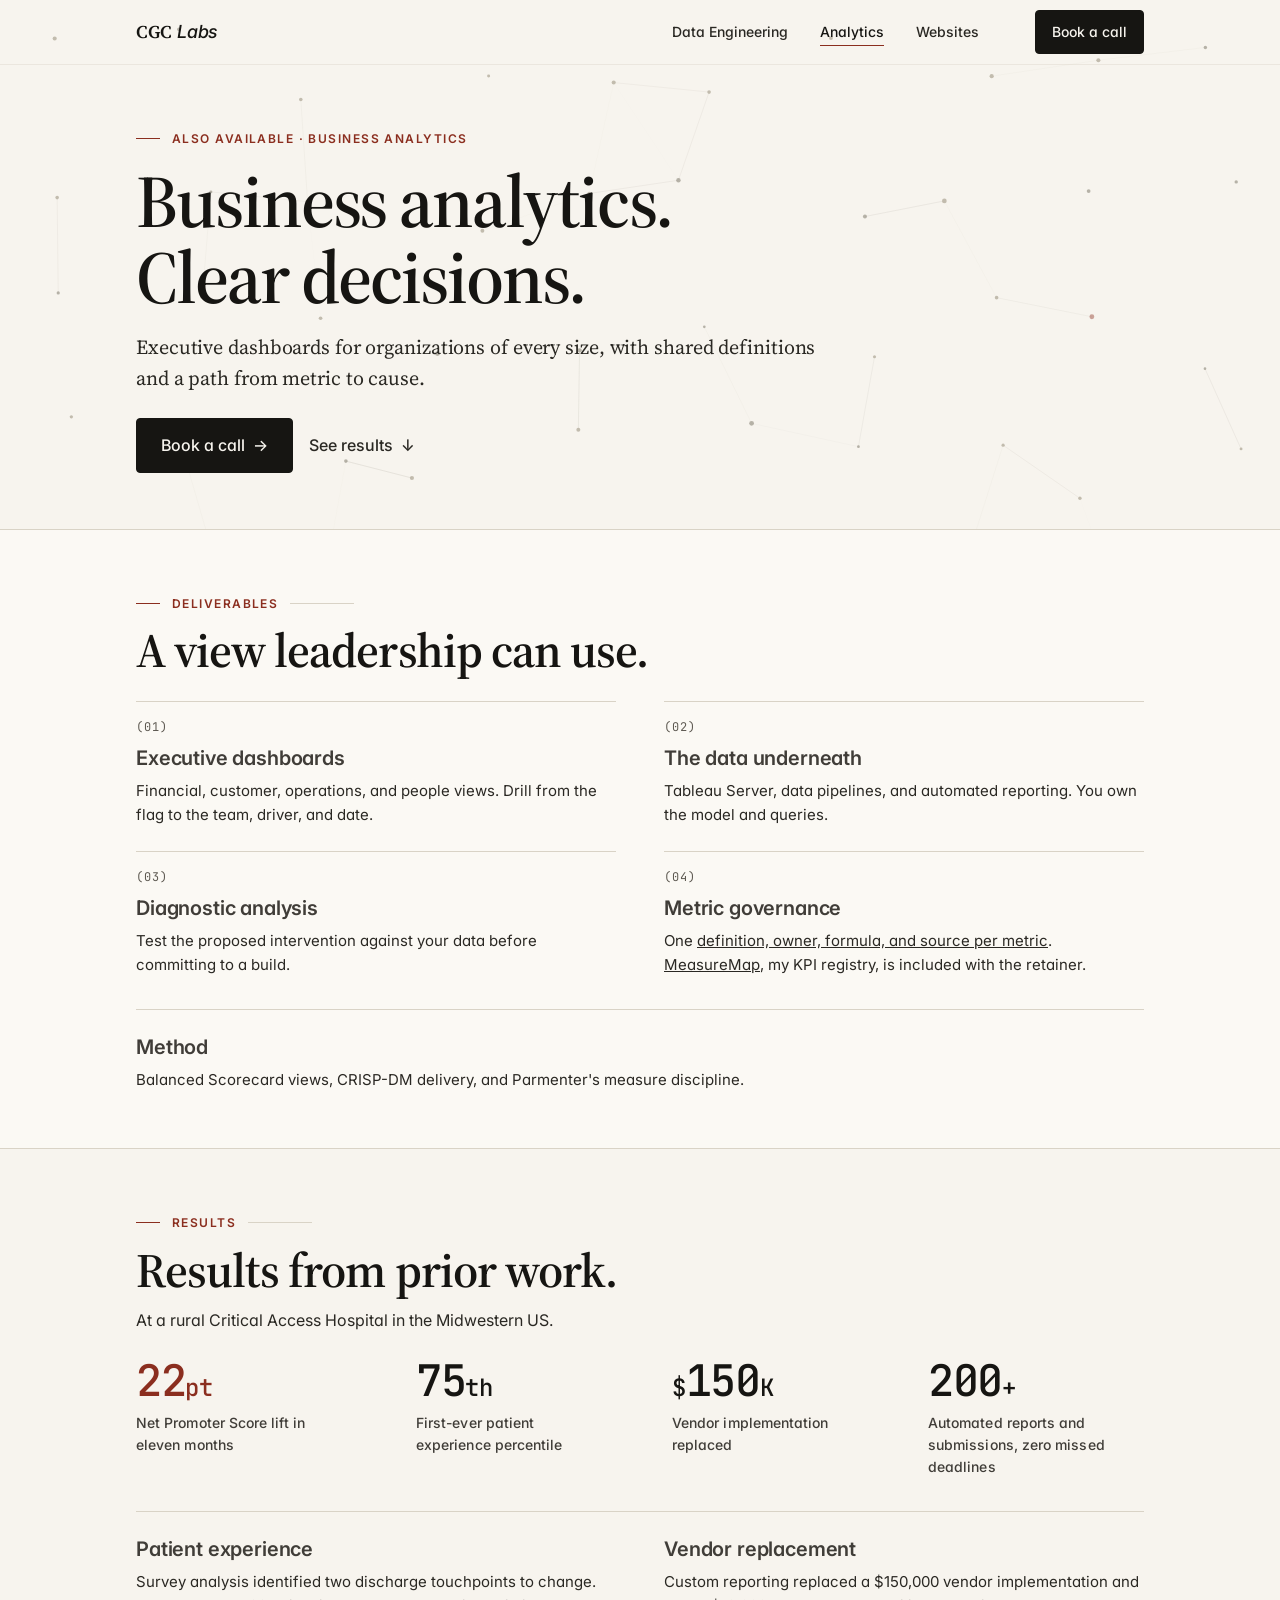
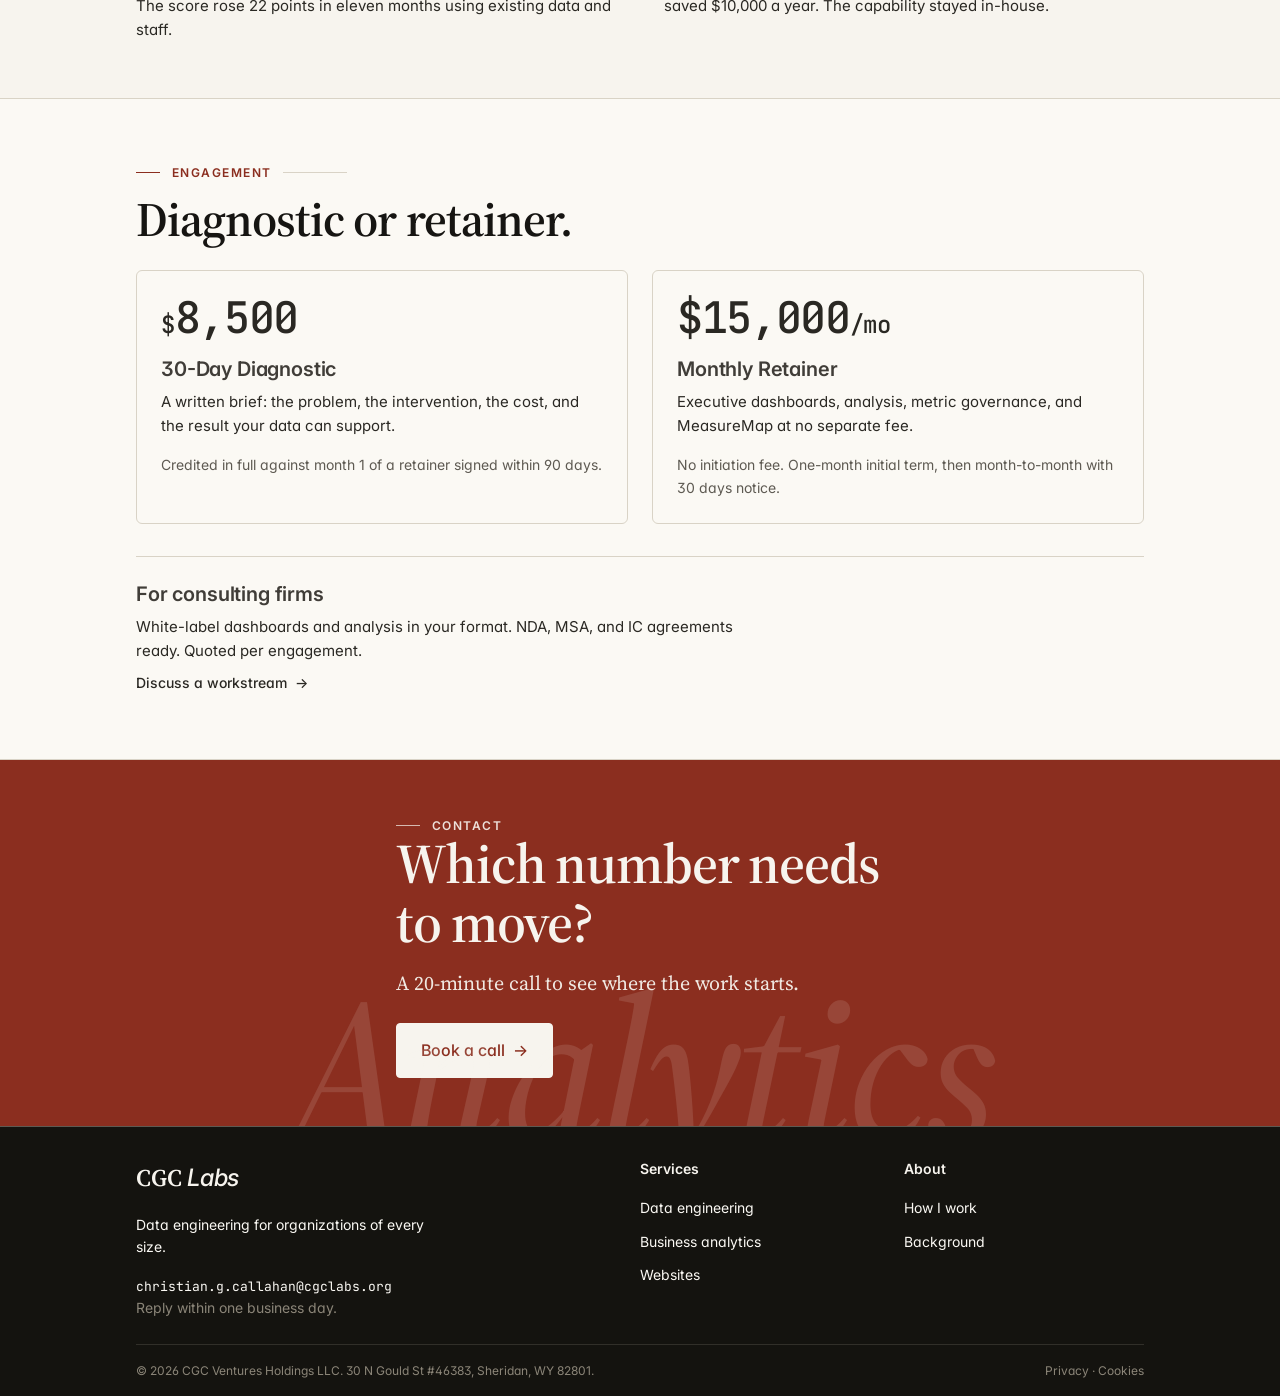
==== analytics.html @ a2caecab "Position CGC Labs for organizations of every size and improve SEO" ====
<!DOCTYPE html>
<html lang="en">
<head>
<meta charset="utf-8">
<meta name="viewport" content="width=device-width, initial-scale=1">
<title>Business Analytics &amp; Executive Dashboards | CGC Labs</title>
<meta name="description" content="Executive dashboards, diagnostic analysis, and metric governance for organizations of every size. Shared definitions and reporting built on your data.">
<link rel="canonical" href="https://cgclabs.org/analytics">
<meta property="og:title" content="Business Analytics &amp; Executive Dashboards | CGC Labs">
<meta property="og:description" content="Executive dashboards, diagnostic analysis, and metric governance for organizations of every size. Shared definitions and reporting built on your data.">
<meta property="og:type" content="website">
<meta property="og:url" content="https://cgclabs.org/analytics">
<link rel="icon" type="image/svg+xml" href="assets/favicon.svg">
<link rel="preconnect" href="https://fonts.googleapis.com">
<link rel="preconnect" href="https://fonts.gstatic.com" crossorigin>
<link rel="stylesheet" href="https://fonts.googleapis.com/css2?family=Source+Serif+4:ital,wght@0,400;0,500;0,600;0,700;1,400;1,500;1,600&family=Inter:ital,wght@0,400;0,500;0,600;0,700;1,400;1,500&family=JetBrains+Mono:ital,wght@0,400;0,500;0,700;1,400;1,500&display=swap">
<link rel="stylesheet" href="assets/style.css?v=20261020-1">
<meta name="robots" content="index, follow, max-image-preview:large">
<meta property="og:site_name" content="CGC Labs">
<script type="application/ld+json">
{
  "@context": "https://schema.org",
  "@graph": [
    {
      "@type": "Organization",
      "@id": "https://cgclabs.org/#organization",
      "name": "CGC Labs",
      "legalName": "CGC Ventures Holdings LLC",
      "url": "https://cgclabs.org/",
      "email": "christian.g.callahan@cgclabs.org",
      "logo": {
        "@type": "ImageObject",
        "url": "https://cgclabs.org/assets/logo.svg",
        "width": 512,
        "height": 512
      }
    },
    {
      "@type": "WebSite",
      "@id": "https://cgclabs.org/#website",
      "name": "CGC Labs",
      "url": "https://cgclabs.org/",
      "publisher": {
        "@id": "https://cgclabs.org/#organization"
      },
      "inLanguage": "en-US"
    },
    {
      "@type": "WebPage",
      "@id": "https://cgclabs.org/analytics#webpage",
      "name": "Business Analytics & Executive Dashboards | CGC Labs",
      "url": "https://cgclabs.org/analytics",
      "description": "Executive dashboards, diagnostic analysis, and metric governance for organizations of every size. Shared definitions and reporting built on your data.",
      "isPartOf": {
        "@id": "https://cgclabs.org/#website"
      },
      "publisher": {
        "@id": "https://cgclabs.org/#organization"
      },
      "inLanguage": "en-US",
      "mainEntity": {
        "@id": "https://cgclabs.org/analytics#service"
      },
      "breadcrumb": {
        "@id": "https://cgclabs.org/analytics#breadcrumb"
      }
    },
    {
      "@type": "Service",
      "@id": "https://cgclabs.org/analytics#service",
      "name": "Business analytics",
      "serviceType": "Business analytics",
      "url": "https://cgclabs.org/analytics",
      "provider": {
        "@id": "https://cgclabs.org/#organization"
      },
      "areaServed": {
        "@type": "Country",
        "name": "United States"
      }
    },
    {
      "@type": "BreadcrumbList",
      "@id": "https://cgclabs.org/analytics#breadcrumb",
      "itemListElement": [
        {
          "@type": "ListItem",
          "position": 1,
          "name": "CGC Labs",
          "item": "https://cgclabs.org/"
        },
        {
          "@type": "ListItem",
          "position": 2,
          "name": "Business analytics",
          "item": "https://cgclabs.org/analytics"
        }
      ]
    }
  ]
}
</script>
</head>
<body>
<a class="skip-link" href="#main">Skip to content</a>
<canvas class="bg-field" aria-hidden="true"></canvas>

<header class="nav">
  <div class="container nav-inner">
    <a class="logo" href="/" aria-label="CGC Labs, home"><b>CGC</b><i>Labs</i></a>
    <ul class="nav-links">
      <li><a href="/data-engineering">Data Engineering</a></li>
      <li><a href="/analytics" aria-current="page">Analytics</a></li>
      <li><a href="/website">Websites</a></li>
    </ul>
    <a class="btn btn-primary nav-cta" href="mailto:christian.g.callahan@cgclabs.org?subject=Analytics%20inquiry">Book a call</a>
    <button class="hamburger" aria-expanded="false" aria-controls="drawer" aria-label="Open menu">
      <span></span><span></span><span></span>
    </button>
  </div>
</header>

<div class="scrim"></div>
<aside class="drawer" id="drawer" aria-label="Menu">
  <div class="drawer-head">
    <a class="logo" href="/"><b>CGC</b><i>Labs</i></a>
    <button class="drawer-close" aria-label="Close menu">&times;</button>
  </div>
  <ul class="drawer-links">
    <li><a href="/data-engineering">Data Engineering</a></li>
    <li><a href="/analytics" aria-current="page">Analytics</a></li>
    <li><a href="/website">Websites</a></li>
  </ul>
  <div class="drawer-cta">
    <a class="btn btn-primary btn-lg" href="mailto:christian.g.callahan@cgclabs.org?subject=Analytics%20inquiry">Book a call</a>
  </div>
</aside>

<main id="main">
  <section class="hero">
    <div class="container">
      <div class="prose prose--hero">
        <span class="overline reveal">Also available &middot; Business analytics</span>
        <h1 class="h1 reveal reveal--1">Business analytics.<br>Clear decisions.</h1>
        <p class="body-lg reveal reveal--2">Executive dashboards for organizations of every size, with shared definitions and a path from metric to cause.</p>
        <div class="hero-ctas reveal reveal--3">
          <a class="btn btn-primary btn-lg" href="mailto:christian.g.callahan@cgclabs.org?subject=Analytics%20inquiry">Book a call <span class="arr">&rarr;</span></a>
          <a class="btn btn-ghost btn-lg" href="#proof">See results <span class="arr">&darr;</span></a>
        </div>
      </div>
    </div>
  </section>

  <section class="section section--bone" id="deliver">
    <div class="container">
      <div class="section-head">
        <span class="overline">Deliverables</span>
        <h2 class="h2">A view leadership can use.</h2>
      </div>
      <div class="block-list block-list--2">
        <div class="block">
          <span class="num">01</span>
          <h3 class="h4">Executive dashboards</h3>
          <p>Financial, customer, operations, and people views. Drill from the flag to the team, driver, and date.</p>
        </div>
        <div class="block">
          <span class="num">02</span>
          <h3 class="h4">The data underneath</h3>
          <p>Tableau Server, data pipelines, and automated reporting. You own the model and queries.</p>
        </div>
        <div class="block">
          <span class="num">03</span>
          <h3 class="h4">Diagnostic analysis</h3>
          <p>Test the proposed intervention against your data before committing to a build.</p>
        </div>
        <div class="block">
          <span class="num">04</span>
          <h3 class="h4">Metric governance</h3>
          <p>One <a href="https://measuremap.cgclabs.org/#product">definition, owner, formula, and source per metric</a>. <a href="https://measuremap.cgclabs.org/">MeasureMap</a>, my KPI registry, is included with the retainer.</p>
        </div>
      </div>
      <div class="section-note" id="method">
        <h3 class="h4">Method</h3>
        <p>Balanced Scorecard views, CRISP-DM delivery, and Parmenter's measure discipline.</p>
      </div>
    </div>
  </section>

  <section class="section" id="proof">
    <div class="container">
      <div class="section-head">
        <span class="overline">Results</span>
        <h2 class="h2">Results from prior work.</h2>
        <p class="body">At a rural Critical Access Hospital in the Midwestern US.</p>
      </div>
      <div class="stat-grid stat-grid--4">
        <div class="stat">
          <p class="metric metric--brick"><span data-count-to="22">22</span><span class="unit">pt</span></p>
          <p class="stat-label">Net Promoter Score lift in eleven months</p>
        </div>
        <div class="stat">
          <p class="metric"><span data-count-to="75">75</span><span class="unit">th</span></p>
          <p class="stat-label">First-ever patient experience percentile</p>
        </div>
        <div class="stat">
          <p class="metric"><span class="unit">$</span><span data-count-to="150">150</span><span class="unit">K</span></p>
          <p class="stat-label">Vendor implementation replaced</p>
        </div>
        <div class="stat">
          <p class="metric"><span data-count-to="200">200</span><span class="unit">+</span></p>
          <p class="stat-label">Automated reports and submissions, zero missed deadlines</p>
        </div>
      </div>
      <div class="section-note block-list block-list--2">
        <div>
          <h3 class="h4">Patient experience</h3>
          <p>Survey analysis identified two discharge touchpoints to change. The score rose 22 points in eleven months using existing data and staff.</p>
        </div>
        <div>
          <h3 class="h4">Vendor replacement</h3>
          <p>Custom reporting replaced a $150,000 vendor implementation and saved $10,000 a year. The capability stayed in-house.</p>
        </div>
      </div>
    </div>
  </section>

  <section class="section section--bone" id="pricing">
    <div class="container">
      <div class="section-head">
        <span class="overline">Engagement</span>
        <h2 class="h2">Diagnostic or retainer.</h2>
      </div>
      <div class="price-grid">
        <div class="price-card">
          <p class="metric metric--brick"><span class="unit">$</span>8,500</p>
          <h3 class="h4">30-Day Diagnostic</h3>
          <p>A written brief: the problem, the intervention, the cost, and the result your data can support.</p>
          <p class="price-note">Credited in full against month 1 of a retainer signed within 90 days.</p>
        </div>
        <div class="price-card">
          <p class="metric">$15,000<span class="unit">/mo</span></p>
          <h3 class="h4">Monthly Retainer</h3>
          <p>Executive dashboards, analysis, metric governance, and MeasureMap at no separate fee.</p>
          <p class="price-note">No initiation fee. One-month initial term, then month-to-month with 30 days notice.</p>
        </div>
      </div>
      <div class="section-note" id="firms">
        <h3 class="h4">For consulting firms</h3>
        <p>White-label dashboards and analysis in your format. NDA, MSA, and IC agreements ready. Quoted per engagement.</p>
        <a class="btn btn-ghost" href="mailto:christian.g.callahan@cgclabs.org?subject=Subcontract%20workstream">Discuss a workstream <span class="arr">&rarr;</span></a>
      </div>
    </div>
  </section>

  <section class="cta-dark">
    <span class="ghost" aria-hidden="true">Analytics</span>
    <div class="container prose">
      <span class="overline">Contact</span>
      <h2 class="h2">Which number needs to move?</h2>
      <p class="body-lg">A 20-minute call to see where the work starts.</p>
      <a class="btn btn-invert btn-lg" href="mailto:christian.g.callahan@cgclabs.org?subject=Analytics%20inquiry">Book a call <span class="arr">&rarr;</span></a>
    </div>
  </section>
</main>

<footer class="footer">
  <div class="container">
    <div class="footer-grid">
      <div>
        <a class="logo" href="/" aria-label="CGC Labs, home"><b>CGC</b><i>Labs</i></a>
        <p class="footer-tag">Data engineering for organizations of every size.</p>
        <p class="footer-contact"><a href="mailto:christian.g.callahan@cgclabs.org">christian.g.callahan@cgclabs.org</a><br>Reply within one business day.</p>
      </div>
      <nav aria-label="Services">
        <h6 class="h6">Services</h6>
        <ul class="footer-links">
          <li><a href="/data-engineering">Data engineering</a></li>
          <li><a href="/analytics">Business analytics</a></li>
          <li><a href="/website">Websites</a></li>
        </ul>
      </nav>
      <nav aria-label="About">
        <h6 class="h6">About</h6>
        <ul class="footer-links">
          <li><a href="/#method">How I work</a></li>
          <li><a href="/#operator">Background</a></li>
        </ul>
      </nav>
    </div>
    <div class="footer-fine">
      <span>&copy; <span data-year>2026</span> CGC Ventures Holdings LLC. 30 N Gould St #46383, Sheridan, WY 82801.</span>
      <span><a href="/privacy">Privacy</a> &middot; <a href="/cookies">Cookies</a></span>
    </div>
  </div>
</footer>

<script src="assets/site.js"></script>
<script src="assets/bg.js?v=1"></script>
</body>
</html>
---- assets/style.css ----
/* ============================================================
   CGC Labs: practice site stylesheet
   Implements the Website Theme Bible (section 3 tokens, section 4 components).
   Source palette: Paper / Ledger Ink / Brick 70. Sharp corners, hairline structure.
   ============================================================ */

:root {
  /* Surfaces */
  --paper: #F7F4EE;
  --bone: #FBF9F4;
  --vellum: #FFFFFF;
  --slate-ink: #14130F;
  --graphite-surface: #1C1A16;
  --iron: #252220;

  /* Ink scale */
  --ink: #161512;
  --pitch: #2A2823;
  --charcoal: #403D38;
  --graphite: #5E5A52;
  --slate: #8B8578;
  --stone: #D9D3C6;
  --ash: #B8B1A2;
  --bone-fill: #EDE8DE;

  /* Accent */
  --brick: #8B2E1F;
  --brick-light: #A1493C;
  --green: #3F6B4A;

  /* Type */
  --serif: "Source Serif 4", Charter, "Iowan Old Style", Baskerville, Georgia, serif;
  --sans: "Inter", -apple-system, BlinkMacSystemFont, "Segoe UI", "Helvetica Neue", Arial, sans-serif;
  --mono: "JetBrains Mono", "SF Mono", Menlo, Consolas, "Liberation Mono", monospace;

  /* Spacing (4px base) */
  --sp-xs: 4px; --sp-sm: 8px; --sp-md: 16px; --sp-lg: 24px;
  --sp-xl: 32px; --sp-2xl: 48px; --sp-3xl: 64px; --sp-4xl: 96px; --sp-5xl: 128px;
}

/* ---------- Base ---------- */
*, *::before, *::after { box-sizing: border-box; margin: 0; padding: 0; }

html { scroll-behavior: smooth; text-rendering: optimizeLegibility;
  -webkit-font-smoothing: antialiased; -moz-osx-font-smoothing: grayscale; }

body {
  background: var(--paper);
  color: var(--pitch);
  font-family: var(--sans);
  font-size: 1rem;
  line-height: 1.6;
  font-feature-settings: "cv11" 1, "ss01" 1, "calt" 1;
}

img, svg { display: block; max-width: 100%; }
a { color: inherit; }

::selection { background: var(--brick); color: var(--paper); }

*:focus { outline: none; }
*:focus-visible { outline: 2px solid #1F4D3A; outline-offset: 2px; }

.skip-link {
  position: absolute; top: -100px; left: 8px; z-index: 100;
  padding: 8px 16px; background: var(--ink); color: var(--paper);
  text-decoration: none; border-radius: 4px; transition: top 200ms ease-out;
}
.skip-link:focus { top: 8px; }

/* ---------- Type scale ---------- */
h1, h2, h3 { font-family: var(--serif); color: var(--ink); font-weight: 600; }

.h1 { font-size: clamp(2.75rem, 5.8vw, 4.75rem); line-height: 1.02; letter-spacing: -0.028em; }
.h2 { font-size: clamp(2rem, 3.9vw, 3rem); line-height: 1.08; letter-spacing: -0.02em; }
.h3 { font-size: clamp(1.5rem, 2.4vw, 1.875rem); line-height: 1.2; letter-spacing: -0.012em; }
.h4 { font-family: var(--sans); font-size: 1.25rem; font-weight: 600; color: var(--charcoal); letter-spacing: -0.008em; line-height: 1.3; }
.h6 { font-family: var(--sans); font-size: 0.875rem; font-weight: 600; color: var(--graphite); line-height: 1.4; }

.body-lg { font-family: var(--serif); font-size: 1.25rem; line-height: 1.55; color: var(--pitch); letter-spacing: -0.005em; }
.body { font-size: 1rem; line-height: 1.6; color: var(--pitch); }
.body-sm { font-size: 0.875rem; line-height: 1.5; color: var(--pitch); letter-spacing: 0.003em; }
.caption { font-size: 0.75rem; line-height: 1.45; color: var(--graphite); letter-spacing: 0.01em; }

.overline {
  font-family: var(--sans); font-size: 0.75rem; font-weight: 600;
  text-transform: uppercase; letter-spacing: 0.12em; color: var(--brick);
  display: inline-flex; align-items: center; gap: 12px;
}
.overline::before { content: ""; width: 24px; height: 1px; background: var(--brick); display: inline-block; }
.section-head .overline::after { content: ""; width: 64px; height: 1px; background: var(--stone); display: inline-block; }

.mono { font-family: var(--mono); font-feature-settings: "zero" 1; }
.metric { font-family: var(--mono); font-weight: 500; font-feature-settings: "tnum" 1, "zero" 1; letter-spacing: -0.03em; line-height: 1.05; color: var(--ink); }
.metric .unit { font-size: 0.55em; letter-spacing: -0.02em; }
.metric--brick { color: var(--brick); }

/* ---------- Layout ---------- */
.container { max-width: 1200px; margin: 0 auto; padding: 0 var(--sp-lg); }
@media (min-width: 768px)  { .container { padding: 0 var(--sp-2xl); } }
@media (min-width: 1024px) { .container { padding: 0 var(--sp-3xl); } }
@media (min-width: 1280px) { .container { padding: 0 var(--sp-4xl); } }

.prose { max-width: 680px; }
.prose p + p { margin-top: 1em; }
.prose--hero { max-width: 900px; }
.prose--hero .body-lg { max-width: 680px; }

.section { padding: var(--sp-xl) 0; }
@media (min-width: 768px)  { .section { padding: 44px 0; } }
@media (min-width: 1024px) { .section { padding: 56px 0; } }

.section--bone { background: var(--bone); border-top: 1px solid var(--stone); border-bottom: 1px solid var(--stone); }
.section--dark { background: var(--slate-ink); }

.section-head { margin-bottom: var(--sp-lg); max-width: 760px; }
.section-head .overline { margin-bottom: 12px; }
.section-head .h2 { margin-bottom: 12px; }
.section-note { margin-top: var(--sp-xl); padding-top: var(--sp-lg); border-top: 1px solid var(--stone); }
.section-note p { margin-top: var(--sp-sm); max-width: 68ch; font-size: 0.9375rem; }
.legal-copy .overline { margin-bottom: var(--sp-md); }
.legal-copy .h1 { margin-bottom: var(--sp-md); }
.legal-copy .h3 { margin-top: var(--sp-lg); margin-bottom: var(--sp-sm); }
[id] { scroll-margin-top: 80px; }

.hairline { height: 1px; background: var(--stone); border: 0; }

/* ---------- Living ledger field ---------- */
.bg-field { position: fixed; inset: 0; z-index: -1; pointer-events: none; }

/* ---------- Nav ---------- */
.nav {
  position: sticky; top: 0; z-index: 30;
  border-bottom: 1px solid rgba(217, 211, 198, 0.4);
  background: transparent;
  transition: background-color 200ms ease-out, border-color 200ms ease-out, box-shadow 200ms ease-out;
}
.nav.scrolled {
  background: var(--paper);
  border-bottom-color: var(--stone);
  box-shadow: 0 1px 2px 0 rgba(17, 17, 17, 0.04);
}
.nav-inner { display: flex; align-items: center; height: 64px; gap: var(--sp-xl); }
@media (max-width: 767px) { .nav-inner { height: 56px; } }

.logo { font-size: 18px; text-decoration: none; display: inline-flex; align-items: baseline; gap: 5px; color: var(--ink); }
.logo b { font-family: var(--serif); font-weight: 600; letter-spacing: 0; }
.logo i { font-family: var(--sans); font-style: italic; font-weight: 500; letter-spacing: -0.01em; }
.logo:hover i { border-bottom: 1px solid var(--brick); padding-bottom: 1px; }

.nav-links { display: flex; gap: var(--sp-xl); margin-left: auto; list-style: none; }
@media (max-width: 899px) { .nav-links { display: none; } }
.nav-links a {
  font-family: var(--sans); font-size: 14px; font-weight: 500; color: var(--pitch);
  text-decoration: none; padding: 6px 0;
}
.nav-links a:hover { border-bottom: 1px solid var(--brick); padding-bottom: 5px; }
.nav-links a[aria-current="page"] { color: var(--ink); border-bottom: 1px solid var(--brick); padding-bottom: 5px; }

.nav-cta { margin-left: var(--sp-lg); }
@media (max-width: 899px) { .nav-inner .nav-cta { display: none; } }

.hamburger {
  display: none; margin-left: auto;
  width: 44px; height: 44px; background: none; border: 0; cursor: pointer;
  flex-direction: column; align-items: center; justify-content: center; gap: 5px;
}
.hamburger span { display: block; width: 22px; height: 1.5px; background: var(--pitch); transition: transform 200ms ease-out, opacity 200ms ease-out; }
@media (max-width: 899px) { .hamburger { display: flex; } }
.hamburger[aria-expanded="true"] span:nth-child(1) { transform: translateY(6.5px) rotate(45deg); }
.hamburger[aria-expanded="true"] span:nth-child(2) { opacity: 0; }
.hamburger[aria-expanded="true"] span:nth-child(3) { transform: translateY(-6.5px) rotate(-45deg); }

.scrim {
  position: fixed; inset: 0; z-index: 40; background: rgba(22, 21, 18, 0.5);
  opacity: 0; pointer-events: none; transition: opacity 200ms ease-out;
}
.scrim.open { opacity: 1; pointer-events: auto; }

.drawer {
  position: fixed; top: 0; right: 0; bottom: 0; z-index: 50;
  width: 88%; max-width: 400px; background: var(--paper);
  border-left: 1px solid var(--stone);
  transform: translateX(100%); transition: transform 300ms ease-out;
  display: flex; flex-direction: column; padding: var(--sp-lg);
}
.drawer.open { transform: translateX(0); }
.drawer-head { display: flex; justify-content: space-between; align-items: center; margin-bottom: var(--sp-lg); }
.drawer-close { width: 44px; height: 44px; border: 0; background: none; cursor: pointer; font-size: 22px; line-height: 1; color: var(--pitch); }
.drawer-links { list-style: none; flex: 1; }
.drawer-links a {
  display: flex; align-items: center; justify-content: space-between;
  height: 56px; padding: 0 var(--sp-md); text-decoration: none;
  font-family: var(--sans); font-size: 16px; font-weight: 500; color: var(--pitch);
  border-bottom: 1px solid var(--stone);
}
.drawer-links a::after { content: "\2192"; color: var(--slate); }
.drawer-links a[aria-current="page"] { color: var(--ink); border-bottom: 1px solid var(--brick); }
.drawer-cta { padding: var(--sp-lg) var(--sp-md) var(--sp-md); }

/* ---------- Buttons ---------- */
.btn {
  display: inline-flex; align-items: center; justify-content: center; gap: 8px;
  font-family: var(--sans); font-size: 14px; font-weight: 500;
  border-radius: 4px; text-decoration: none; cursor: pointer;
  padding: 10px 16px; min-height: 40px;
  transition: background-color 150ms ease-out, border-color 150ms ease-out, color 150ms ease-out;
}
.btn-lg { font-size: 16px; padding: 14px 24px; min-height: 52px; }
.btn .arr { display: inline-block; transition: transform 150ms ease-out; }
.btn:hover .arr { transform: translateX(4px); }

.btn-primary { background: var(--ink); color: var(--paper); border: 1px solid var(--ink); }
.btn-primary:hover { background: var(--pitch); }

.btn-secondary { background: transparent; color: var(--pitch); border: 1px solid var(--pitch); }
.btn-secondary:hover { background: var(--bone-fill); }

.btn-ghost { background: transparent; color: var(--pitch); border: 0; padding: 6px 0; }
.btn-ghost:hover { color: var(--ink); }
.btn-ghost:hover .arr { transform: translateX(4px); }

.btn-invert { background: var(--paper); color: var(--ink); border: 1px solid var(--paper); }
.btn-invert:hover { background: var(--bone); }

/* ---------- Hero ---------- */
.hero { padding: 36px 0; }
@media (min-width: 768px)  { .hero { padding: var(--sp-2xl) 0; } }
@media (min-width: 1024px) { .hero { padding: 56px 0; } }

.hero-grid { display: grid; gap: var(--sp-xl); }
@media (min-width: 1024px) { .hero-grid { grid-template-columns: 7fr 5fr; align-items: center; } }

.hero-copy .overline { margin-bottom: var(--sp-md); }
.hero-copy .h1 { max-width: 10.5em; margin-bottom: var(--sp-md); }
.hero-copy .body-lg { max-width: 60ch; margin-bottom: var(--sp-lg); }
.prose--hero .overline { margin-bottom: var(--sp-md); }
.prose--hero .h1 { margin-bottom: var(--sp-md); }
.prose--hero .body-lg { margin-bottom: var(--sp-lg); }
.hero-ctas { display: flex; flex-wrap: wrap; gap: var(--sp-md); align-items: center; }
.hero-trust { margin-top: var(--sp-md); font-size: 0.875rem; color: var(--slate); }

.hero-meta { display: flex; flex-wrap: wrap; gap: var(--sp-sm); margin-top: var(--sp-xl); }
.hero-meta span {
  font-family: var(--mono); font-size: 0.75rem; letter-spacing: 0.02em; color: var(--charcoal);
  border: 1px solid var(--stone); background: var(--vellum);
  padding: 6px 14px; border-radius: 2px; display: inline-flex; align-items: center;
}

/* Home hero chart card: stacked offset sheets behind the panel */
.hero-visual {
  border: 1px solid var(--stone); background: var(--vellum); padding: var(--sp-lg); border-radius: 4px;
  box-shadow:
    12px 12px 0 -1px var(--stone),
    12px 12px 0 0 var(--bone),
    24px 24px 0 -2px var(--stone),
    24px 24px 0 -1px var(--bone-fill);
  margin-right: 24px; margin-bottom: 24px;
}
@media (max-width: 1023px) {
  .hero-visual { box-shadow: 12px 12px 0 -1px var(--stone), 12px 12px 0 0 var(--bone); margin-right: 12px; margin-bottom: 12px; }
}
.hero-visual .h6 { margin-bottom: var(--sp-md); }
.chart-caption { margin-top: var(--sp-md); }

/* ---------- Practices index (museum word list) ---------- */
.index-list { border-top: 1px solid var(--stone); }
.index-row {
  display: grid; grid-template-columns: auto 1fr auto; column-gap: var(--sp-lg);
  align-items: baseline; padding: var(--sp-lg) 0; border-bottom: 1px solid var(--stone);
  text-decoration: none;
}
.index-row .idx {
  grid-column: 1; grid-row: 1;
  font-family: var(--mono); font-size: 0.75rem; color: var(--slate); letter-spacing: 0.08em;
  align-self: start; padding-top: 0.5em;
}
.index-row .idx::before { content: "("; }
.index-row .idx::after { content: ")"; }
.index-row .name {
  grid-column: 2; grid-row: 1;
  font-family: var(--serif); font-weight: 600; color: var(--ink);
  font-size: clamp(1.875rem, 5vw, 3.75rem); line-height: 1.04; letter-spacing: -0.022em;
  transition: color 150ms ease-out;
}
.index-row .name em { font-style: italic; font-weight: 500; }
.index-row--primary .name, .index-row--primary .idx { color: var(--brick); }
.index-row .arr {
  grid-column: 3; grid-row: 1 / 3; align-self: center;
  font-family: var(--sans); font-size: clamp(1.25rem, 2.2vw, 2rem); color: var(--slate);
  transition: transform 150ms ease-out, color 150ms ease-out;
}
.index-row .desc {
  grid-column: 2; grid-row: 2; margin-top: var(--sp-sm);
  font-size: 0.9375rem; line-height: 1.6; color: var(--pitch); max-width: 56ch;
}
.index-row:hover .name, .index-row:focus-visible .name { color: var(--brick); }
.index-row:hover .arr, .index-row:focus-visible .arr { color: var(--ink); transform: translateX(6px); }
@media (max-width: 767px) {
  .index-row { grid-template-columns: auto 1fr; column-gap: var(--sp-md); padding: var(--sp-md) 0; }
  .index-row .arr { display: none; }
  .index-row .desc { grid-column: 2; }
}

/* ---------- Stat blocks ---------- */
.stat-grid { display: grid; gap: var(--sp-md); }
.stat-grid--4 { grid-template-columns: repeat(2, minmax(0, 1fr)); }
@media (min-width: 768px) { .stat-grid--4 { grid-template-columns: repeat(2, 1fr); } }
@media (min-width: 1024px) { .stat-grid--4 { grid-template-columns: repeat(4, 1fr); } .stat-grid--3 { grid-template-columns: repeat(3, 1fr); } }
@media (min-width: 768px) { .stat-grid--3 { grid-template-columns: repeat(3, 1fr); } }
@media (min-width: 1024px) { .stat-grid--3 { grid-template-columns: repeat(3, 1fr); } }

.stat-grid--2 { grid-template-columns: repeat(2, 1fr); gap: var(--sp-lg); }
.stat--mini .metric { font-size: clamp(1.625rem, 2.4vw, 2.125rem); }
.stat--mini .stat-label { font-size: 0.8125rem; }

.stat { padding: var(--sp-sm) 0; }
@media (min-width: 1024px) { .stat { padding: 0 var(--sp-lg); } .stat:first-child { padding-left: 0; } }
.stat .metric { font-size: clamp(2.25rem, 3.4vw, 3rem); }
.stat-label { margin-top: var(--sp-sm); font-size: 0.875rem; font-weight: 500; color: var(--charcoal); letter-spacing: 0.005em; max-width: 24ch; }

/* ---------- Cards ---------- */
.card-grid { display: grid; gap: var(--sp-lg); }
@media (min-width: 768px) { .card-grid--3 { grid-template-columns: repeat(3, 1fr); } }
@media (min-width: 768px) { .card-grid--2 { grid-template-columns: repeat(2, 1fr); } }

.card {
  background: var(--bone); border: 1px solid var(--stone); border-radius: 6px;
  padding: var(--sp-xl); text-decoration: none; display: flex; flex-direction: column;
  transition: background-color 200ms ease-out, border-color 200ms ease-out, box-shadow 200ms ease-out, transform 450ms ease;
}
.card:hover { background: var(--vellum); border-color: var(--pitch); box-shadow: 0 1px 2px 0 rgba(17,17,17,0.04); transform: translateY(-3px); }
.card .num { font-family: var(--mono); font-size: 0.75rem; color: var(--brick); letter-spacing: 0.08em; margin-bottom: var(--sp-lg); }
.card .num::before { content: "("; }
.card .num::after { content: ")"; }
.card h3 { margin-bottom: var(--sp-md); }
.card p { font-size: 0.9375rem; color: var(--pitch); margin-bottom: var(--sp-lg); }
.card .card-link { margin-top: auto; font-size: 14px; font-weight: 500; color: var(--pitch); }
.card:hover .card-link { color: var(--ink); }
.card-link .arr { transition: transform 150ms ease-out; display: inline-block; }
.card:hover .card-link .arr { transform: translateX(4px); }

.card--static { text-decoration: none; }
.card--static:hover { transform: none; }

/* ---------- Deliverable blocks (numbered sections) ---------- */
.block-list { display: grid; gap: var(--sp-lg); }
@media (min-width: 768px) { .block-list--2 { grid-template-columns: repeat(2, 1fr); gap: var(--sp-lg) var(--sp-2xl); } }
.block { border-top: 1px solid var(--stone); padding-top: var(--sp-md); }
.block .num { font-family: var(--mono); font-size: 0.75rem; color: var(--graphite); letter-spacing: 0.08em; display: block; margin-bottom: var(--sp-sm); }
.block .num::before { content: "("; }
.block .num::after { content: ")"; }
.block h3 { font-size: 1.25rem; margin-bottom: var(--sp-sm); }
.block p { font-size: 0.9375rem; color: var(--pitch); }

/* ---------- Drag / fix lists ---------- */
.list-two-col { display: grid; gap: var(--sp-2xl); }
@media (min-width: 768px) { .list-two-col { grid-template-columns: 1fr 1fr; gap: var(--sp-2xl) var(--sp-2xl); } }
.sq-list { list-style: none; display: grid; gap: var(--sp-md); }
.sq-list li { position: relative; padding-left: 20px; font-size: 0.9375rem; color: var(--pitch); }
.sq-list li::before { content: ""; position: absolute; left: 0; top: 8px; width: 5px; height: 5px; background: var(--stone); }
.sq-list--muted li { color: var(--slate); text-decoration: line-through; }
.sq-list--muted li::before { background: var(--ash); }
.sq-list--strong li { font-weight: 500; color: var(--pitch); }
.sq-list--strong li::before { background: var(--brick); }

/* ---------- Timeline ---------- */
.timeline { display: grid; gap: var(--sp-xl); position: relative; }
@media (min-width: 1024px) { .timeline { grid-template-columns: repeat(3, 1fr); gap: var(--sp-lg); } }
.step { position: relative; padding-top: var(--sp-lg); }
.step::before { content: ""; position: absolute; top: 4px; left: 0; right: 0; height: 1px; background: var(--stone); }
.step::after { content: ""; position: absolute; top: 0; left: 0; width: 9px; height: 9px; background: var(--ink); border-radius: 9999px; }
.step .num { font-family: var(--mono); font-size: 0.75rem; color: var(--brick); letter-spacing: 0.08em; display: block; margin-bottom: var(--sp-sm); }
.step .num::before { content: "("; }
.step .num::after { content: ")"; }
.step h3 { font-size: 1.25rem; margin-bottom: var(--sp-sm); }
.step p { font-size: 0.9375rem; color: var(--pitch); }

/* ---------- Case narratives ---------- */
.case { display: grid; gap: var(--sp-2xl); }
@media (min-width: 1024px) { .case { grid-template-columns: 8fr 4fr; } }
.case-meta { font-size: 0.875rem; color: var(--graphite); margin-bottom: var(--sp-md); }
.case .h3 { margin-bottom: var(--sp-md); }
.case-side { border-left: 1px solid var(--stone); padding-left: var(--sp-xl); }
@media (max-width: 1023px) { .case-side { border-left: 0; padding-left: 0; border-top: 1px solid var(--stone); padding-top: var(--sp-xl); } }
.case-side dt { font-family: var(--sans); font-size: 0.75rem; font-weight: 600; color: var(--graphite); text-transform: uppercase; letter-spacing: 0.08em; margin-top: var(--sp-md); }
.case-side dt:first-child { margin-top: 0; }
.case-side dd { font-size: 0.875rem; color: var(--pitch); margin-top: 2px; }

/* ---------- Pricing ---------- */
.price-grid { display: grid; gap: var(--sp-lg); }
@media (min-width: 768px) { .price-grid { grid-template-columns: 1fr 1fr; } }
.price-card { background: var(--bone); border: 1px solid var(--stone); border-radius: 6px; padding: var(--sp-lg); }
.price-card .metric { font-size: clamp(2.25rem, 3.4vw, 3rem); }
.price-card h3 { margin-top: var(--sp-md); margin-bottom: var(--sp-sm); }
.price-card p { font-size: 0.9375rem; color: var(--pitch); }
.price-card .price-note { margin-top: var(--sp-md); font-size: 0.875rem; color: var(--graphite); }

/* ---------- Pull quote (statement panel) ---------- */
.pull-quote {
  border: 1px solid var(--stone); border-left: 3px solid var(--brick);
  background: var(--vellum); padding: var(--sp-xl); max-width: 620px;
}
.pull-quote p { font-family: var(--serif); font-style: italic; font-size: clamp(1.375rem, 2.2vw, 1.75rem); line-height: 1.4; color: var(--ink); }
.pull-quote cite { display: block; margin-top: var(--sp-md); font-family: var(--sans); font-style: normal; font-size: 0.875rem; color: var(--graphite); }

/* ---------- CTA blocks ---------- */
.cta-inline { border-top: 1px solid var(--stone); border-bottom: 1px solid var(--stone); padding: var(--sp-4xl) 0; }
.cta-inline .h2 { margin-bottom: var(--sp-md); }
.cta-inline .body-lg { margin-bottom: var(--sp-xl); max-width: 60ch; }

/* ---------- Closing CTA: the brick wall (museum field) ---------- */
.cta-dark {
  position: relative; overflow: hidden;
  background: var(--brick); color: var(--paper); padding: var(--sp-2xl) 0;
}
.cta-dark .overline { color: rgba(247, 244, 238, 0.9); }
.cta-dark .overline::before { background: rgba(247, 244, 238, 0.7); }
.cta-dark .overline::after { background: rgba(247, 244, 238, 0.35); }
.cta-dark .h2 { color: var(--paper); font-size: clamp(2.25rem, 4.6vw, 3.5rem); line-height: 1.04; margin-bottom: var(--sp-md); max-width: 22ch; }
.cta-dark .body-lg { color: rgba(247, 244, 238, 0.94); margin-bottom: var(--sp-lg); max-width: 60ch; }
.cta-dark .cta-contact { margin-top: var(--sp-lg); font-family: var(--mono); font-size: 0.75rem; color: rgba(247, 244, 238, 0.75); letter-spacing: 0.02em; }
.cta-dark .cta-contact a { color: var(--paper); }
.cta-dark .btn-invert { background: var(--paper); color: var(--brick); border: 1px solid var(--paper); }
.cta-dark .btn-invert:hover { background: var(--bone); border-color: var(--bone); }
.ghost {
  position: absolute; left: 50%; bottom: -0.22em; transform: translateX(-50%);
  font-family: var(--serif); font-style: italic; font-weight: 500; line-height: 1;
  font-size: clamp(6rem, 16vw, 14rem); letter-spacing: -0.02em;
  color: rgba(247, 244, 238, 0.12); white-space: nowrap;
  pointer-events: none; user-select: none;
}
@media (max-width: 767px) { .ghost { font-size: clamp(4rem, 22vw, 6rem); bottom: -0.12em; } }

/* ---------- Footer ---------- */
.footer { background: var(--slate-ink); color: var(--bone); padding: var(--sp-xl) 0 var(--sp-md); border-top: 1px solid var(--graphite); }
.footer a { color: var(--bone); text-decoration: none; }
.footer a:hover { color: var(--paper); }
.footer-grid { display: grid; grid-template-columns: repeat(2, minmax(0, 1fr)); gap: var(--sp-lg); }
.footer-grid > div { grid-column: 1 / -1; }
@media (min-width: 768px) {
  .footer-grid { grid-template-columns: 4fr 2fr 2fr; }
  .footer-grid > div { grid-column: auto; }
}
.footer .logo { color: var(--paper); font-size: 24px; }
.footer-tag { margin-top: var(--sp-md); font-size: 0.875rem; color: var(--bone); max-width: 34ch; }
.footer-contact { margin-top: var(--sp-md); font-size: 0.875rem; color: var(--slate); }
.footer-contact a { font-family: var(--mono); font-size: 0.8125rem; overflow-wrap: anywhere; }
.footer h6 { color: var(--paper); margin-bottom: var(--sp-md); }
.footer-links { list-style: none; display: grid; gap: var(--sp-sm); }
.footer-links a { font-size: 14px; }
.footer-links a:hover { border-bottom: 1px solid var(--brick); padding-bottom: 1px; }
.footer-fine a { text-decoration: none; }
.footer-fine { margin-top: var(--sp-lg); padding-top: var(--sp-md); border-top: 1px solid rgba(94, 90, 82, 0.4); display: flex; flex-wrap: wrap; gap: var(--sp-sm) var(--sp-xl); justify-content: space-between; }
.footer-fine span, .footer-fine a { font-size: 0.75rem; color: var(--slate); }

/* ---------- Motion ---------- */
.reveal { opacity: 0; transform: translateY(18px); animation: reveal 800ms ease-out forwards; }
.reveal--1 { animation-delay: 100ms; } .reveal--2 { animation-delay: 200ms; } .reveal--3 { animation-delay: 300ms; }
@keyframes reveal { to { opacity: 1; transform: translateY(0); } }

@media (prefers-reduced-motion: reduce) {
  *, *::before, *::after {
    animation-duration: 0.01ms !important; animation-iteration-count: 1 !important;
    transition-duration: 0.01ms !important; scroll-behavior: auto !important;
  }
  .reveal { opacity: 1; transform: none; }
}
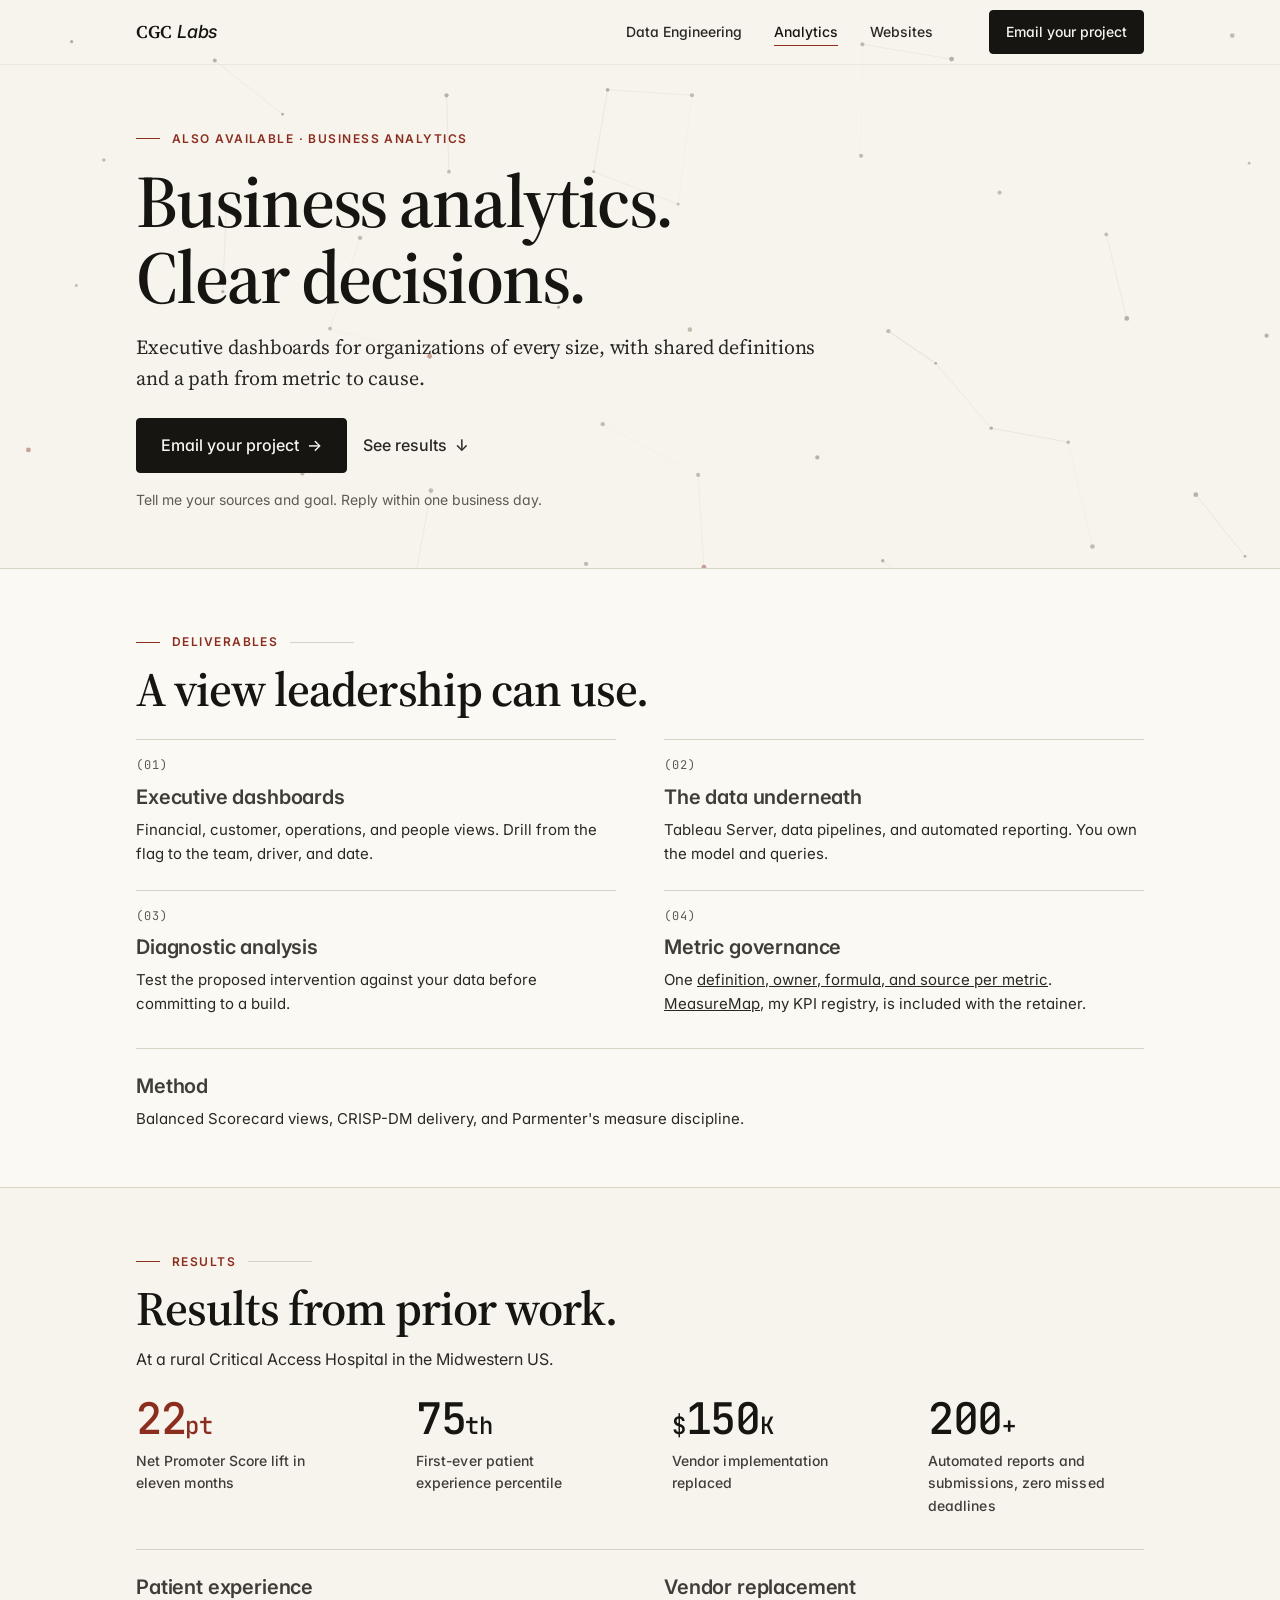
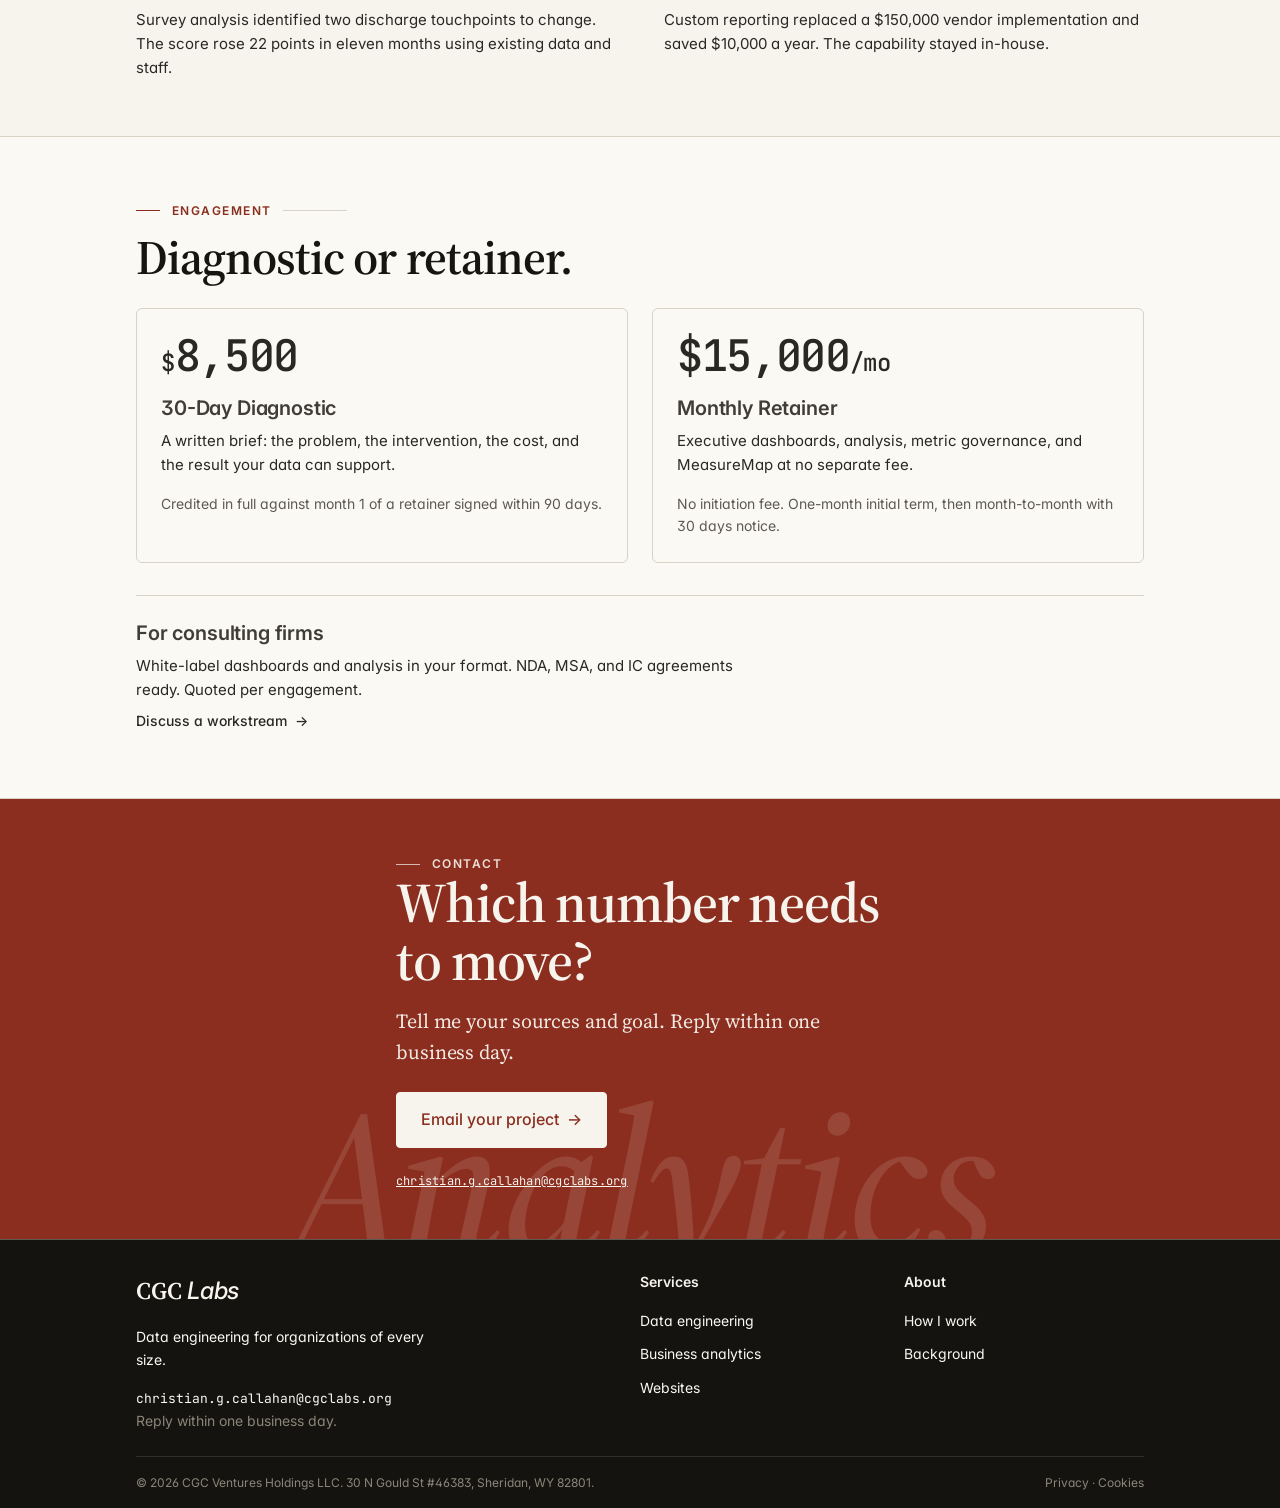
==== commit f58375d8: "Fix menu focus and simplify project inquiry UX" ====
--- a/analytics.html
+++ b/analytics.html
@@ -14,7 +14,7 @@
 <link rel="preconnect" href="https://fonts.googleapis.com">
 <link rel="preconnect" href="https://fonts.gstatic.com" crossorigin>
 <link rel="stylesheet" href="https://fonts.googleapis.com/css2?family=Source+Serif+4:ital,wght@0,400;0,500;0,600;0,700;1,400;1,500;1,600&family=Inter:ital,wght@0,400;0,500;0,600;0,700;1,400;1,500&family=JetBrains+Mono:ital,wght@0,400;0,500;0,700;1,400;1,500&display=swap">
-<link rel="stylesheet" href="assets/style.css?v=20261020-1">
+<link rel="stylesheet" href="assets/style.css?v=20261021-1">
 <meta name="robots" content="index, follow, max-image-preview:large">
 <meta property="og:site_name" content="CGC Labs">
 <script type="application/ld+json">
@@ -113,7 +113,7 @@
       <li><a href="/analytics" aria-current="page">Analytics</a></li>
       <li><a href="/website">Websites</a></li>
     </ul>
-    <a class="btn btn-primary nav-cta" href="mailto:christian.g.callahan@cgclabs.org?subject=Analytics%20inquiry">Book a call</a>
+    <a class="btn btn-primary nav-cta" href="mailto:christian.g.callahan@cgclabs.org?subject=Analytics%20inquiry&amp;body=Sources%3A%0D%0A%0D%0AGoal%3A%0D%0A%0D%0ATimeline%3A%0D%0A">Email your project</a>
     <button class="hamburger" aria-expanded="false" aria-controls="drawer" aria-label="Open menu">
       <span></span><span></span><span></span>
     </button>
@@ -121,7 +121,7 @@
 </header>
 
 <div class="scrim"></div>
-<aside class="drawer" id="drawer" aria-label="Menu">
+<aside class="drawer" id="drawer" role="dialog" aria-label="Menu" inert aria-hidden="true">
   <div class="drawer-head">
     <a class="logo" href="/"><b>CGC</b><i>Labs</i></a>
     <button class="drawer-close" aria-label="Close menu">&times;</button>
@@ -132,7 +132,7 @@
     <li><a href="/website">Websites</a></li>
   </ul>
   <div class="drawer-cta">
-    <a class="btn btn-primary btn-lg" href="mailto:christian.g.callahan@cgclabs.org?subject=Analytics%20inquiry">Book a call</a>
+    <a class="btn btn-primary btn-lg" href="mailto:christian.g.callahan@cgclabs.org?subject=Analytics%20inquiry&amp;body=Sources%3A%0D%0A%0D%0AGoal%3A%0D%0A%0D%0ATimeline%3A%0D%0A">Email your project</a>
   </div>
 </aside>
 
@@ -144,9 +144,10 @@
         <h1 class="h1 reveal reveal--1">Business analytics.<br>Clear decisions.</h1>
         <p class="body-lg reveal reveal--2">Executive dashboards for organizations of every size, with shared definitions and a path from metric to cause.</p>
         <div class="hero-ctas reveal reveal--3">
-          <a class="btn btn-primary btn-lg" href="mailto:christian.g.callahan@cgclabs.org?subject=Analytics%20inquiry">Book a call <span class="arr">&rarr;</span></a>
+          <a class="btn btn-primary btn-lg" href="mailto:christian.g.callahan@cgclabs.org?subject=Analytics%20inquiry&amp;body=Sources%3A%0D%0A%0D%0AGoal%3A%0D%0A%0D%0ATimeline%3A%0D%0A">Email your project <span class="arr">&rarr;</span></a>
           <a class="btn btn-ghost btn-lg" href="#proof">See results <span class="arr">&darr;</span></a>
         </div>
+        <p class="hero-trust">Tell me your sources and goal. Reply within one business day.</p>
       </div>
     </div>
   </section>
@@ -247,7 +248,7 @@
       <div class="section-note" id="firms">
         <h3 class="h4">For consulting firms</h3>
         <p>White-label dashboards and analysis in your format. NDA, MSA, and IC agreements ready. Quoted per engagement.</p>
-        <a class="btn btn-ghost" href="mailto:christian.g.callahan@cgclabs.org?subject=Subcontract%20workstream">Discuss a workstream <span class="arr">&rarr;</span></a>
+        <a class="btn btn-ghost" href="mailto:christian.g.callahan@cgclabs.org?subject=Subcontract%20workstream&amp;body=Sources%3A%0D%0A%0D%0AGoal%3A%0D%0A%0D%0ATimeline%3A%0D%0A">Discuss a workstream <span class="arr">&rarr;</span></a>
       </div>
     </div>
   </section>
@@ -257,8 +258,9 @@
     <div class="container prose">
       <span class="overline">Contact</span>
       <h2 class="h2">Which number needs to move?</h2>
-      <p class="body-lg">A 20-minute call to see where the work starts.</p>
-      <a class="btn btn-invert btn-lg" href="mailto:christian.g.callahan@cgclabs.org?subject=Analytics%20inquiry">Book a call <span class="arr">&rarr;</span></a>
+      <p class="body-lg">Tell me your sources and goal. Reply within one business day.</p>
+      <a class="btn btn-invert btn-lg" href="mailto:christian.g.callahan@cgclabs.org?subject=Analytics%20inquiry&amp;body=Sources%3A%0D%0A%0D%0AGoal%3A%0D%0A%0D%0ATimeline%3A%0D%0A">Email your project <span class="arr">&rarr;</span></a>
+      <p class="cta-contact"><a href="mailto:christian.g.callahan@cgclabs.org">christian.g.callahan@cgclabs.org</a></p>
     </div>
   </section>
 </main>
@@ -294,7 +296,7 @@
   </div>
 </footer>
 
-<script src="assets/site.js"></script>
+<script src="assets/site.js?v=20261021-1"></script>
 <script src="assets/bg.js?v=1"></script>
 </body>
 </html>
--- a/assets/style.css
+++ b/assets/style.css
@@ -60,6 +60,7 @@
 
 *:focus { outline: none; }
 *:focus-visible { outline: 2px solid #1F4D3A; outline-offset: 2px; }
+.cta-dark :focus-visible, .footer :focus-visible { outline-color: var(--paper); }
 
 .skip-link {
   position: absolute; top: -100px; left: 8px; z-index: 100;
@@ -181,10 +182,11 @@
   position: fixed; top: 0; right: 0; bottom: 0; z-index: 50;
   width: 88%; max-width: 400px; background: var(--paper);
   border-left: 1px solid var(--stone);
-  transform: translateX(100%); transition: transform 300ms ease-out;
+  visibility: hidden;
+  transform: translateX(100%); transition: transform 200ms ease-out, visibility 0s linear 200ms;
   display: flex; flex-direction: column; padding: var(--sp-lg);
 }
-.drawer.open { transform: translateX(0); }
+.drawer.open { visibility: visible; transform: translateX(0); transition-delay: 0s; }
 .drawer-head { display: flex; justify-content: space-between; align-items: center; margin-bottom: var(--sp-lg); }
 .drawer-close { width: 44px; height: 44px; border: 0; background: none; cursor: pointer; font-size: 22px; line-height: 1; color: var(--pitch); }
 .drawer-links { list-style: none; flex: 1; }
@@ -238,7 +240,7 @@
 .prose--hero .h1 { margin-bottom: var(--sp-md); }
 .prose--hero .body-lg { margin-bottom: var(--sp-lg); }
 .hero-ctas { display: flex; flex-wrap: wrap; gap: var(--sp-md); align-items: center; }
-.hero-trust { margin-top: var(--sp-md); font-size: 0.875rem; color: var(--slate); }
+.hero-trust { margin-top: var(--sp-md); font-size: 0.875rem; color: var(--graphite); }
 
 .hero-meta { display: flex; flex-wrap: wrap; gap: var(--sp-sm); margin-top: var(--sp-xl); }
 .hero-meta span {
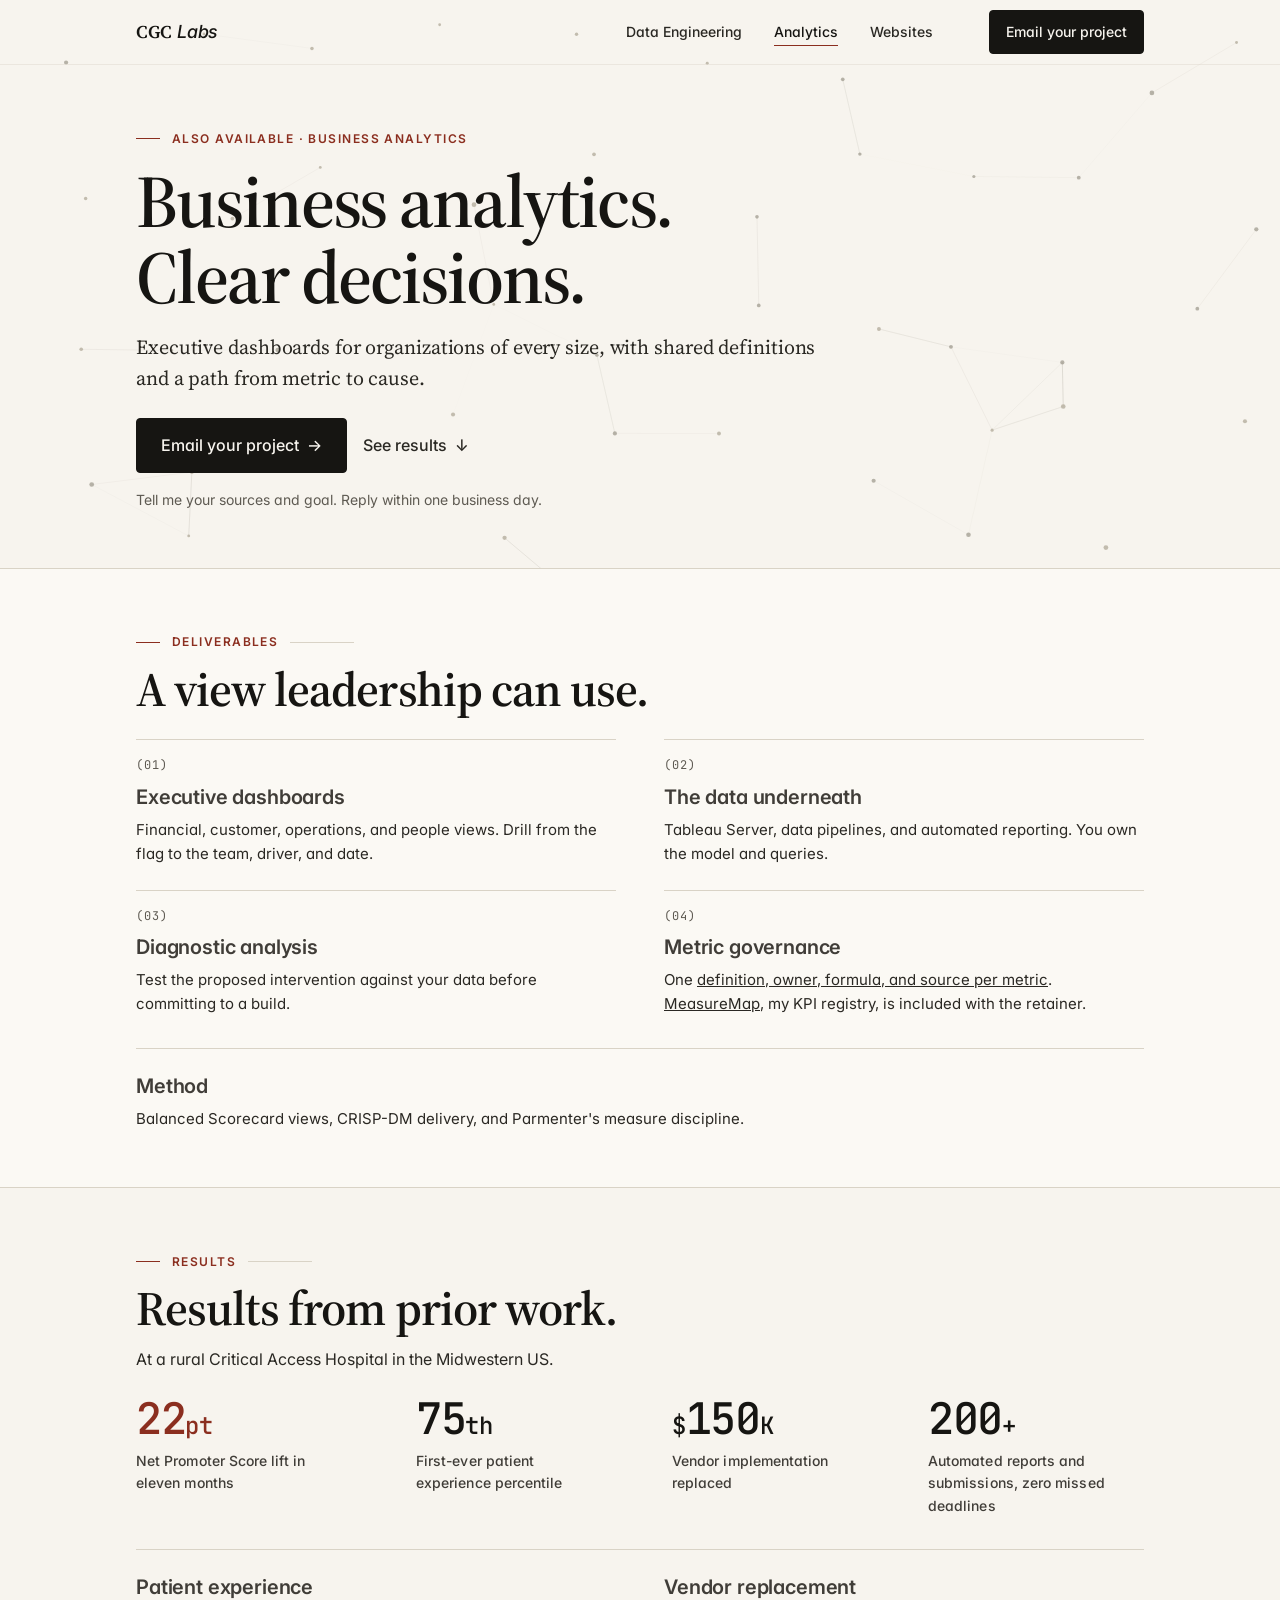
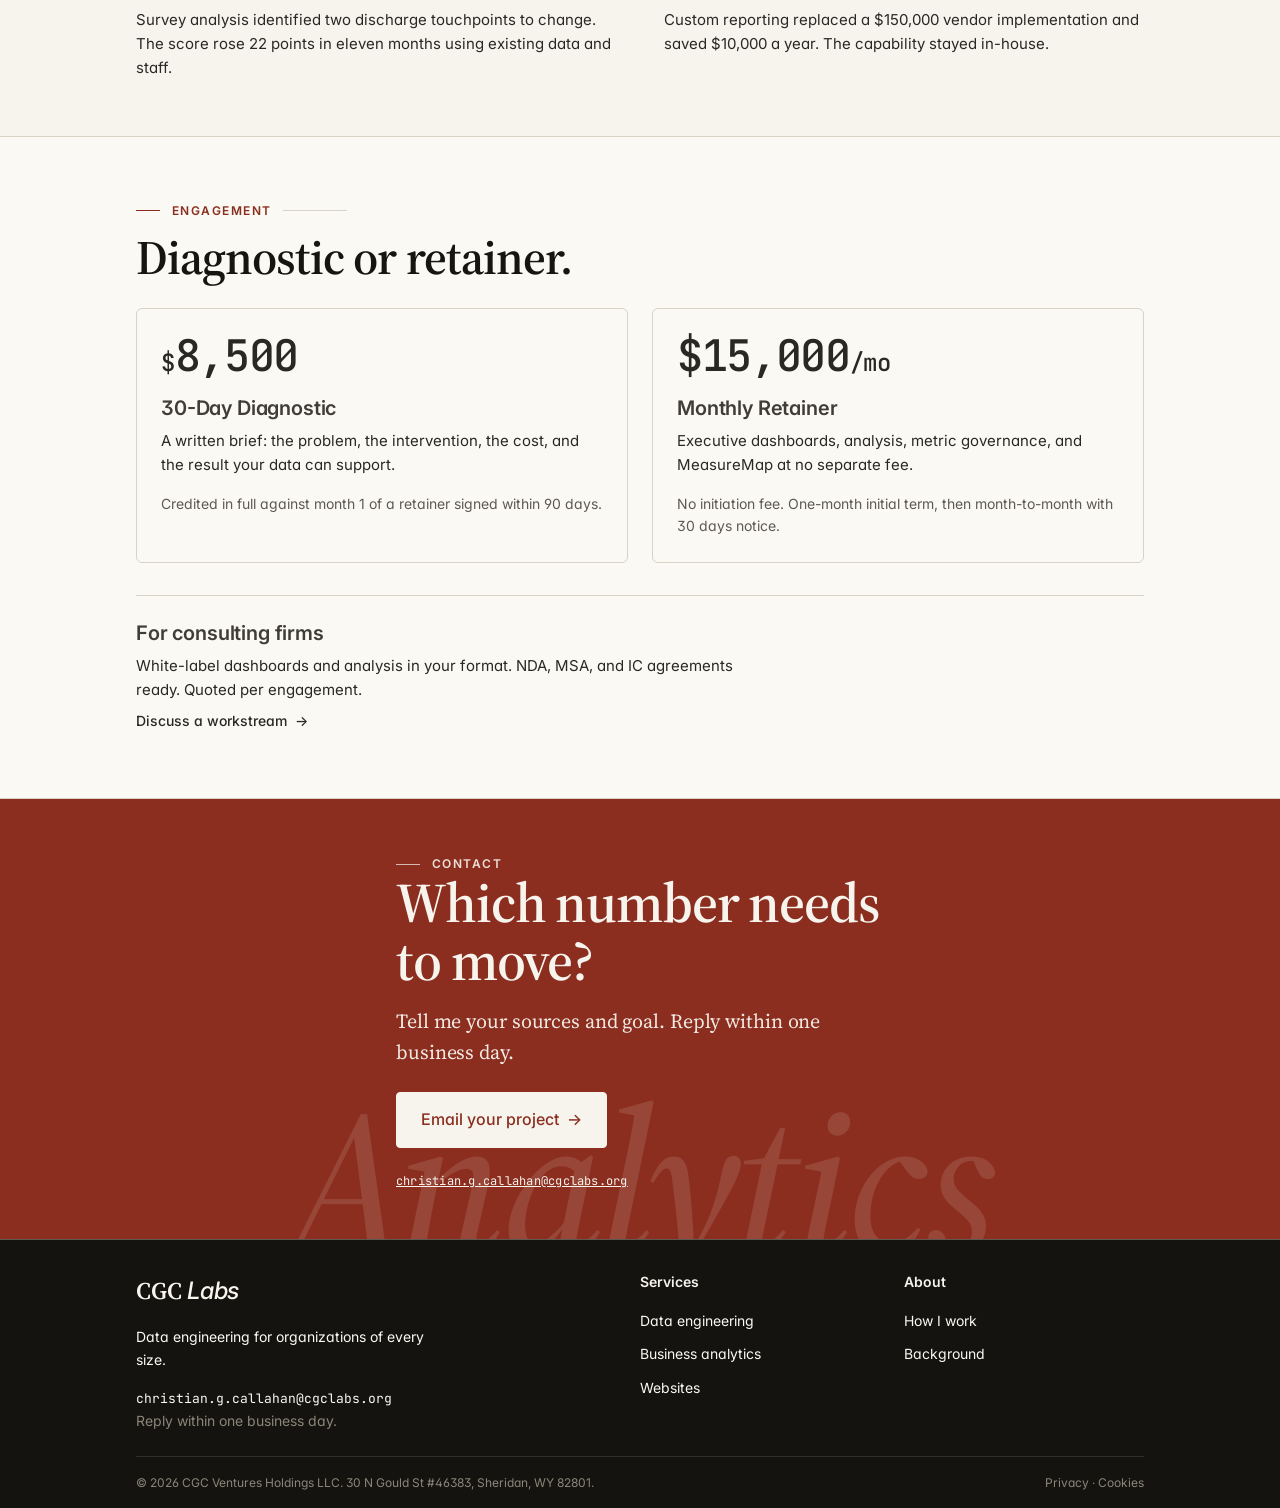
==== commit b0710f1f: "Refresh stylesheet version after menu timing fix" ====
--- a/analytics.html
+++ b/analytics.html
@@ -14,7 +14,7 @@
 <link rel="preconnect" href="https://fonts.googleapis.com">
 <link rel="preconnect" href="https://fonts.gstatic.com" crossorigin>
 <link rel="stylesheet" href="https://fonts.googleapis.com/css2?family=Source+Serif+4:ital,wght@0,400;0,500;0,600;0,700;1,400;1,500;1,600&family=Inter:ital,wght@0,400;0,500;0,600;0,700;1,400;1,500&family=JetBrains+Mono:ital,wght@0,400;0,500;0,700;1,400;1,500&display=swap">
-<link rel="stylesheet" href="assets/style.css?v=20261021-1">
+<link rel="stylesheet" href="assets/style.css?v=20261021-2">
 <meta name="robots" content="index, follow, max-image-preview:large">
 <meta property="og:site_name" content="CGC Labs">
 <script type="application/ld+json">
--- a/assets/style.css
+++ b/assets/style.css
@@ -182,11 +182,10 @@
   position: fixed; top: 0; right: 0; bottom: 0; z-index: 50;
   width: 88%; max-width: 400px; background: var(--paper);
   border-left: 1px solid var(--stone);
-  visibility: hidden;
-  transform: translateX(100%); transition: transform 200ms ease-out, visibility 0s linear 200ms;
+  transform: translateX(100%); transition: transform 200ms ease-out;
   display: flex; flex-direction: column; padding: var(--sp-lg);
 }
-.drawer.open { visibility: visible; transform: translateX(0); transition-delay: 0s; }
+.drawer.open { transform: translateX(0); }
 .drawer-head { display: flex; justify-content: space-between; align-items: center; margin-bottom: var(--sp-lg); }
 .drawer-close { width: 44px; height: 44px; border: 0; background: none; cursor: pointer; font-size: 22px; line-height: 1; color: var(--pitch); }
 .drawer-links { list-style: none; flex: 1; }
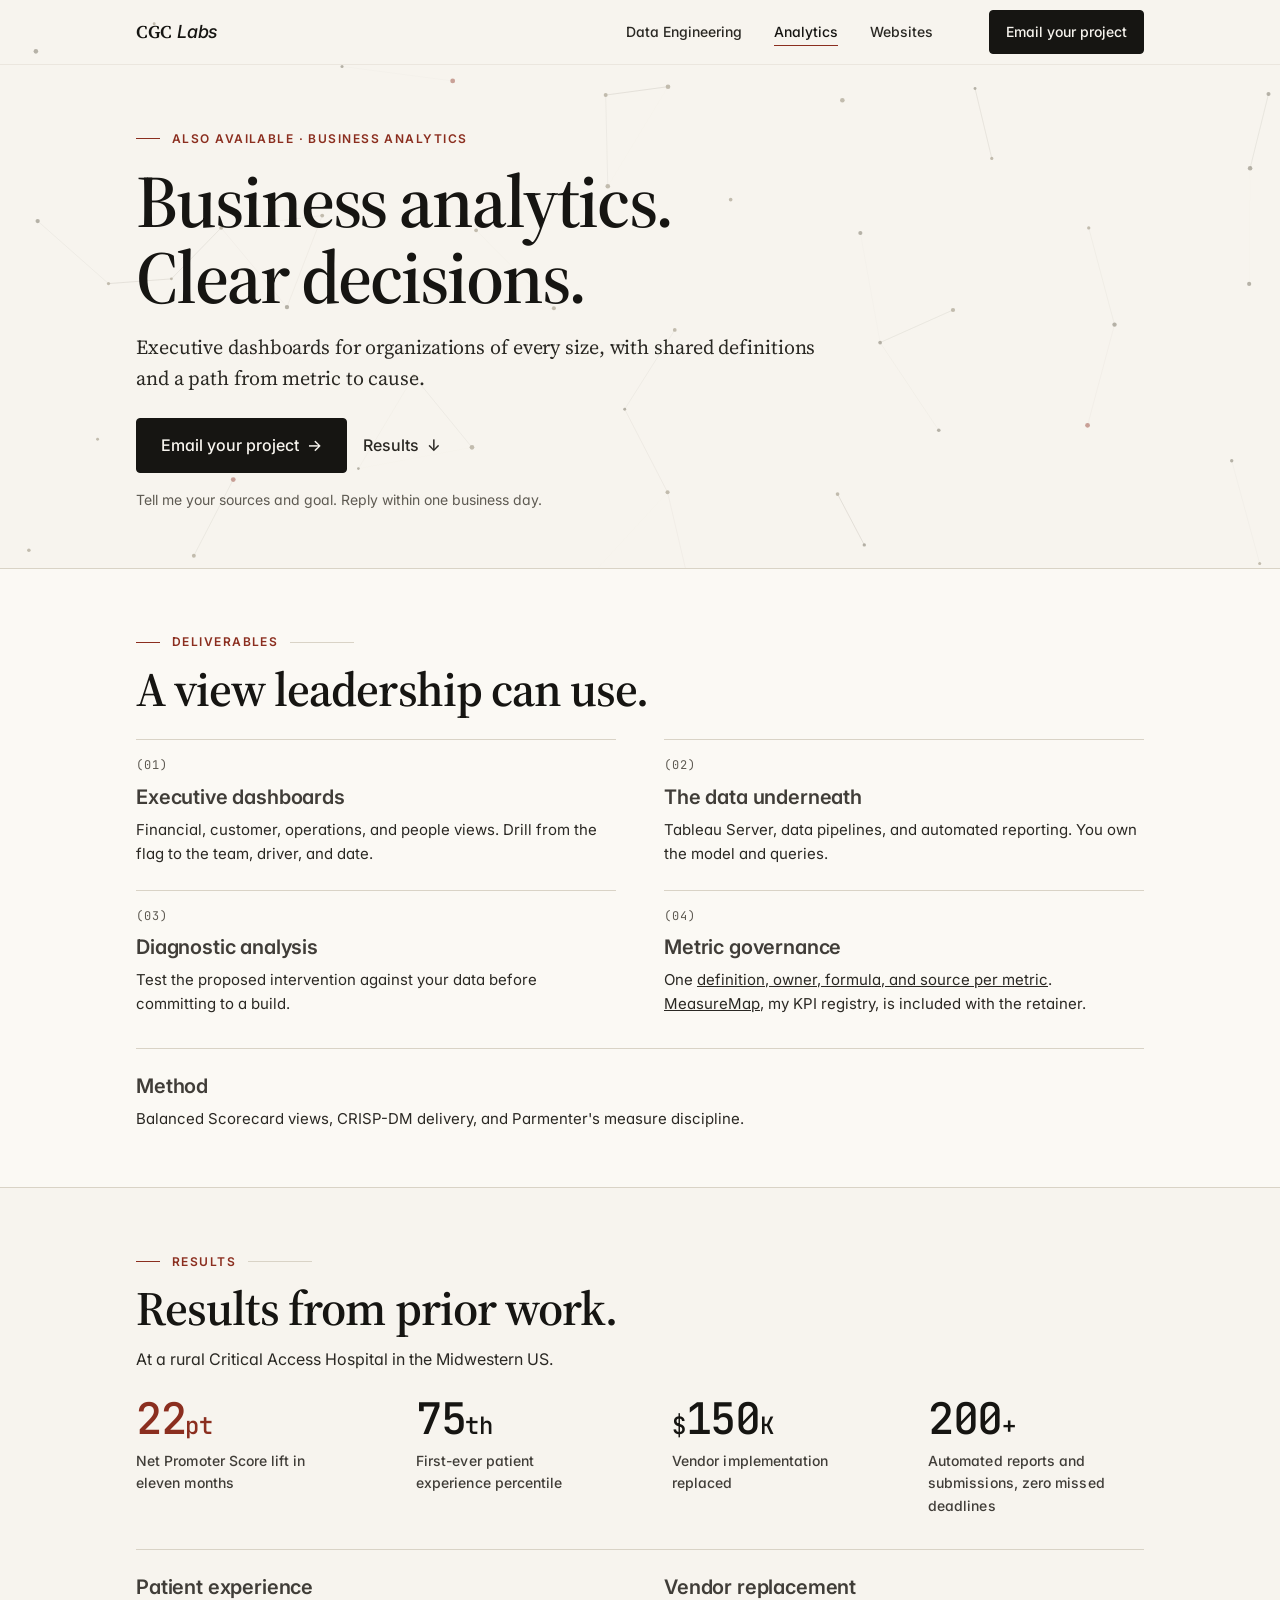
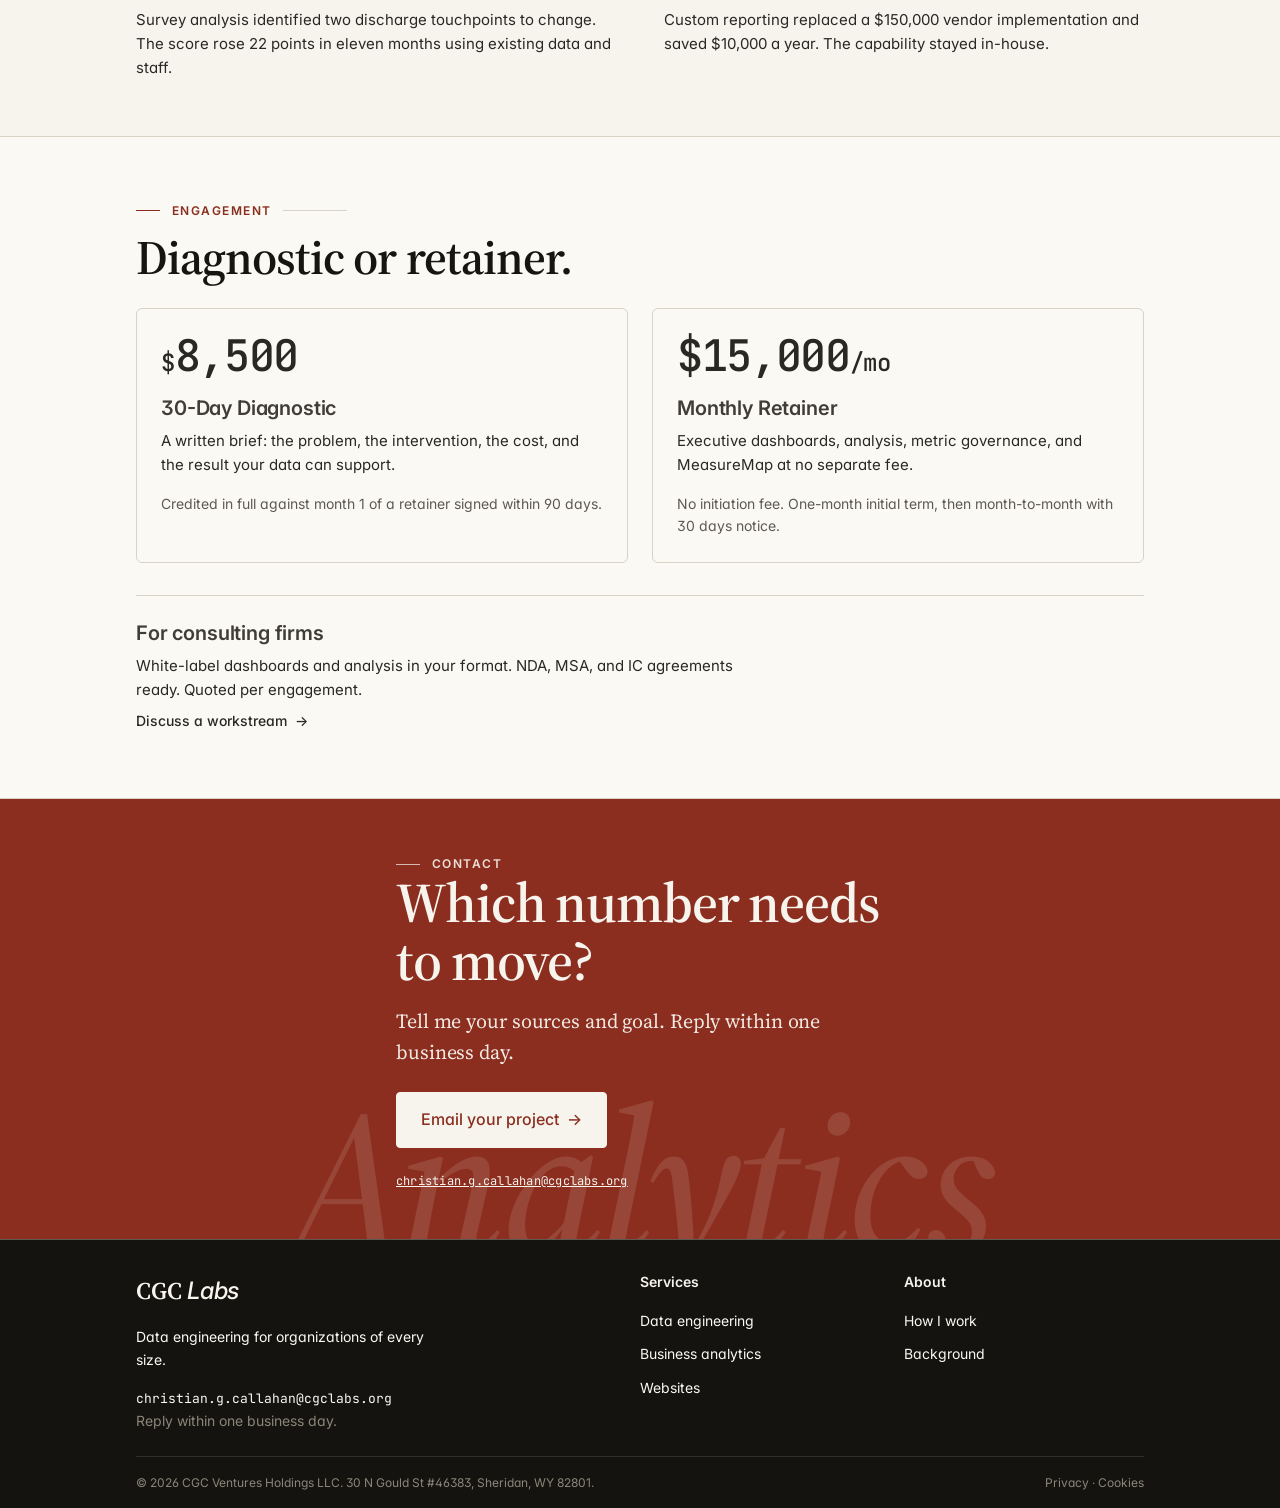
==== commit ea6de01e: "Keep project inquiry actions compact on mobile" ====
--- a/analytics.html
+++ b/analytics.html
@@ -145,7 +145,7 @@
         <p class="body-lg reveal reveal--2">Executive dashboards for organizations of every size, with shared definitions and a path from metric to cause.</p>
         <div class="hero-ctas reveal reveal--3">
           <a class="btn btn-primary btn-lg" href="mailto:christian.g.callahan@cgclabs.org?subject=Analytics%20inquiry&amp;body=Sources%3A%0D%0A%0D%0AGoal%3A%0D%0A%0D%0ATimeline%3A%0D%0A">Email your project <span class="arr">&rarr;</span></a>
-          <a class="btn btn-ghost btn-lg" href="#proof">See results <span class="arr">&darr;</span></a>
+          <a class="btn btn-ghost btn-lg" href="#proof">Results <span class="arr">&darr;</span></a>
         </div>
         <p class="hero-trust">Tell me your sources and goal. Reply within one business day.</p>
       </div>
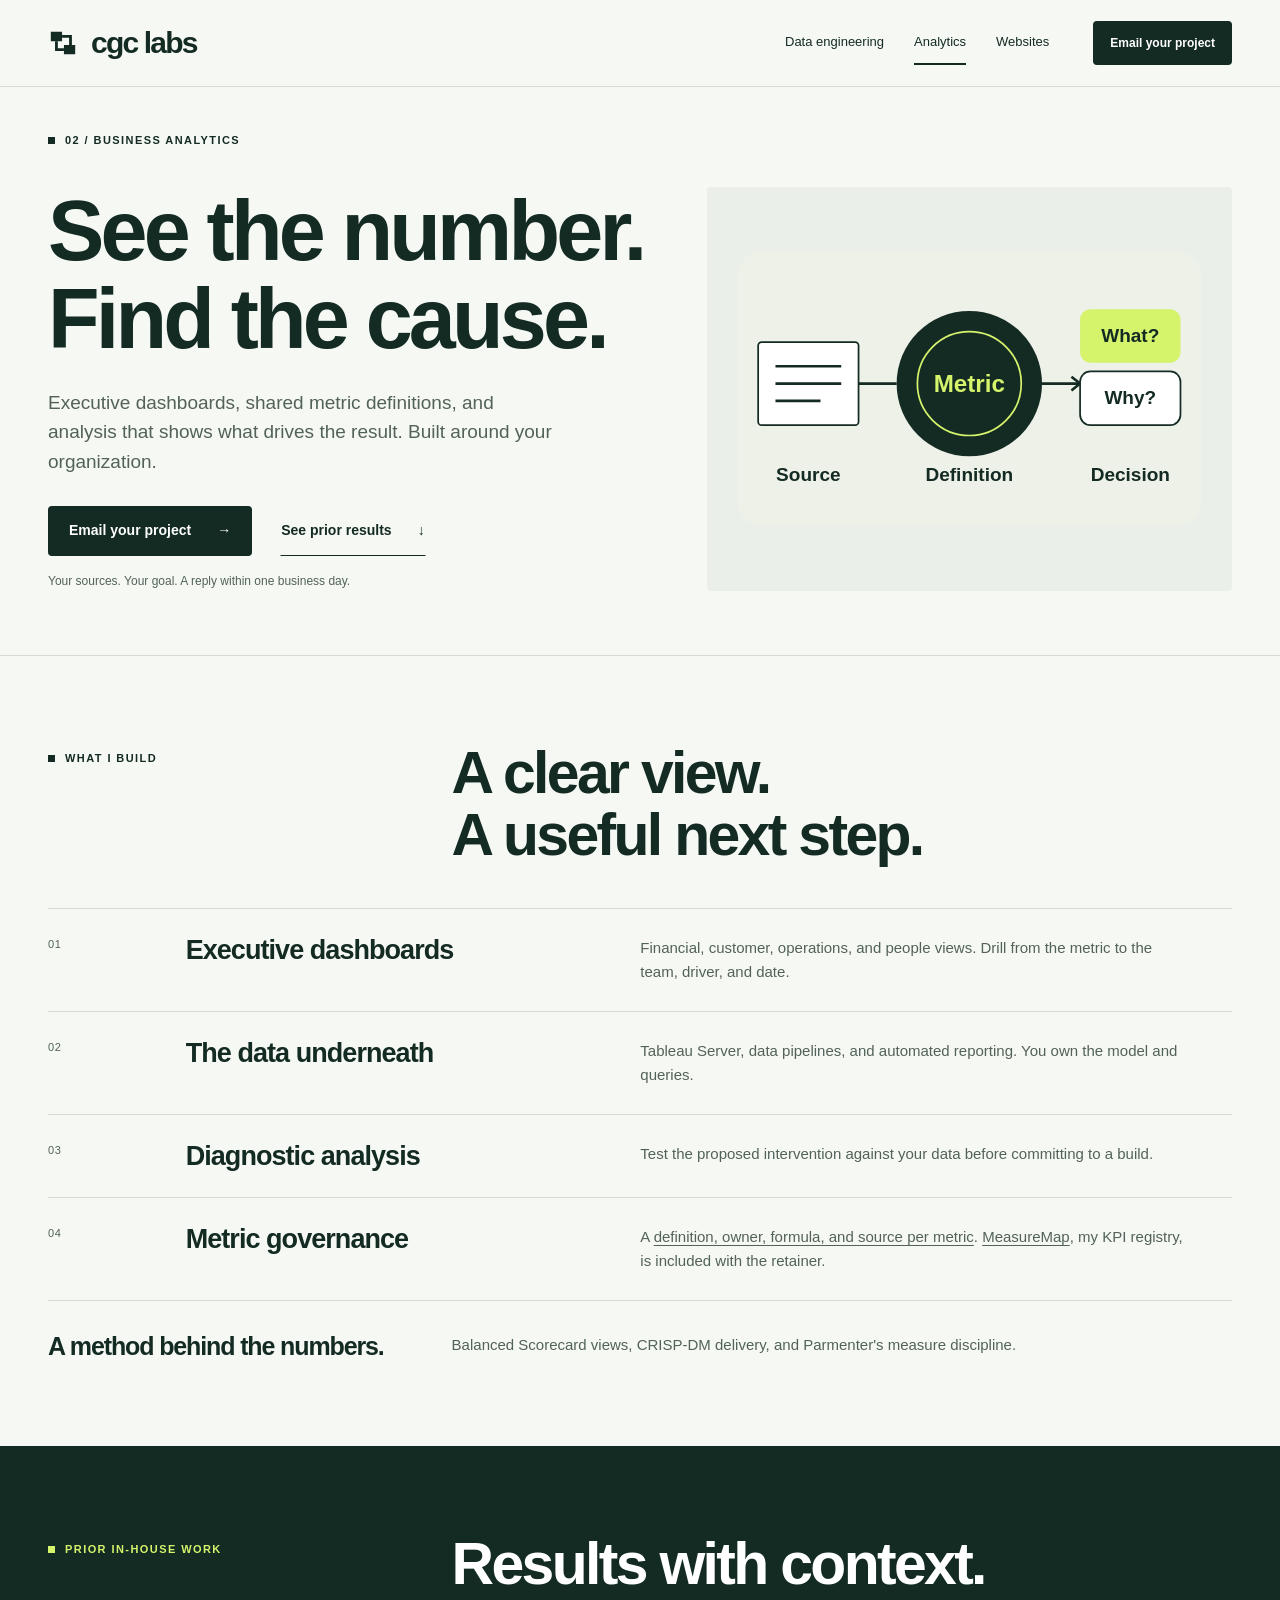
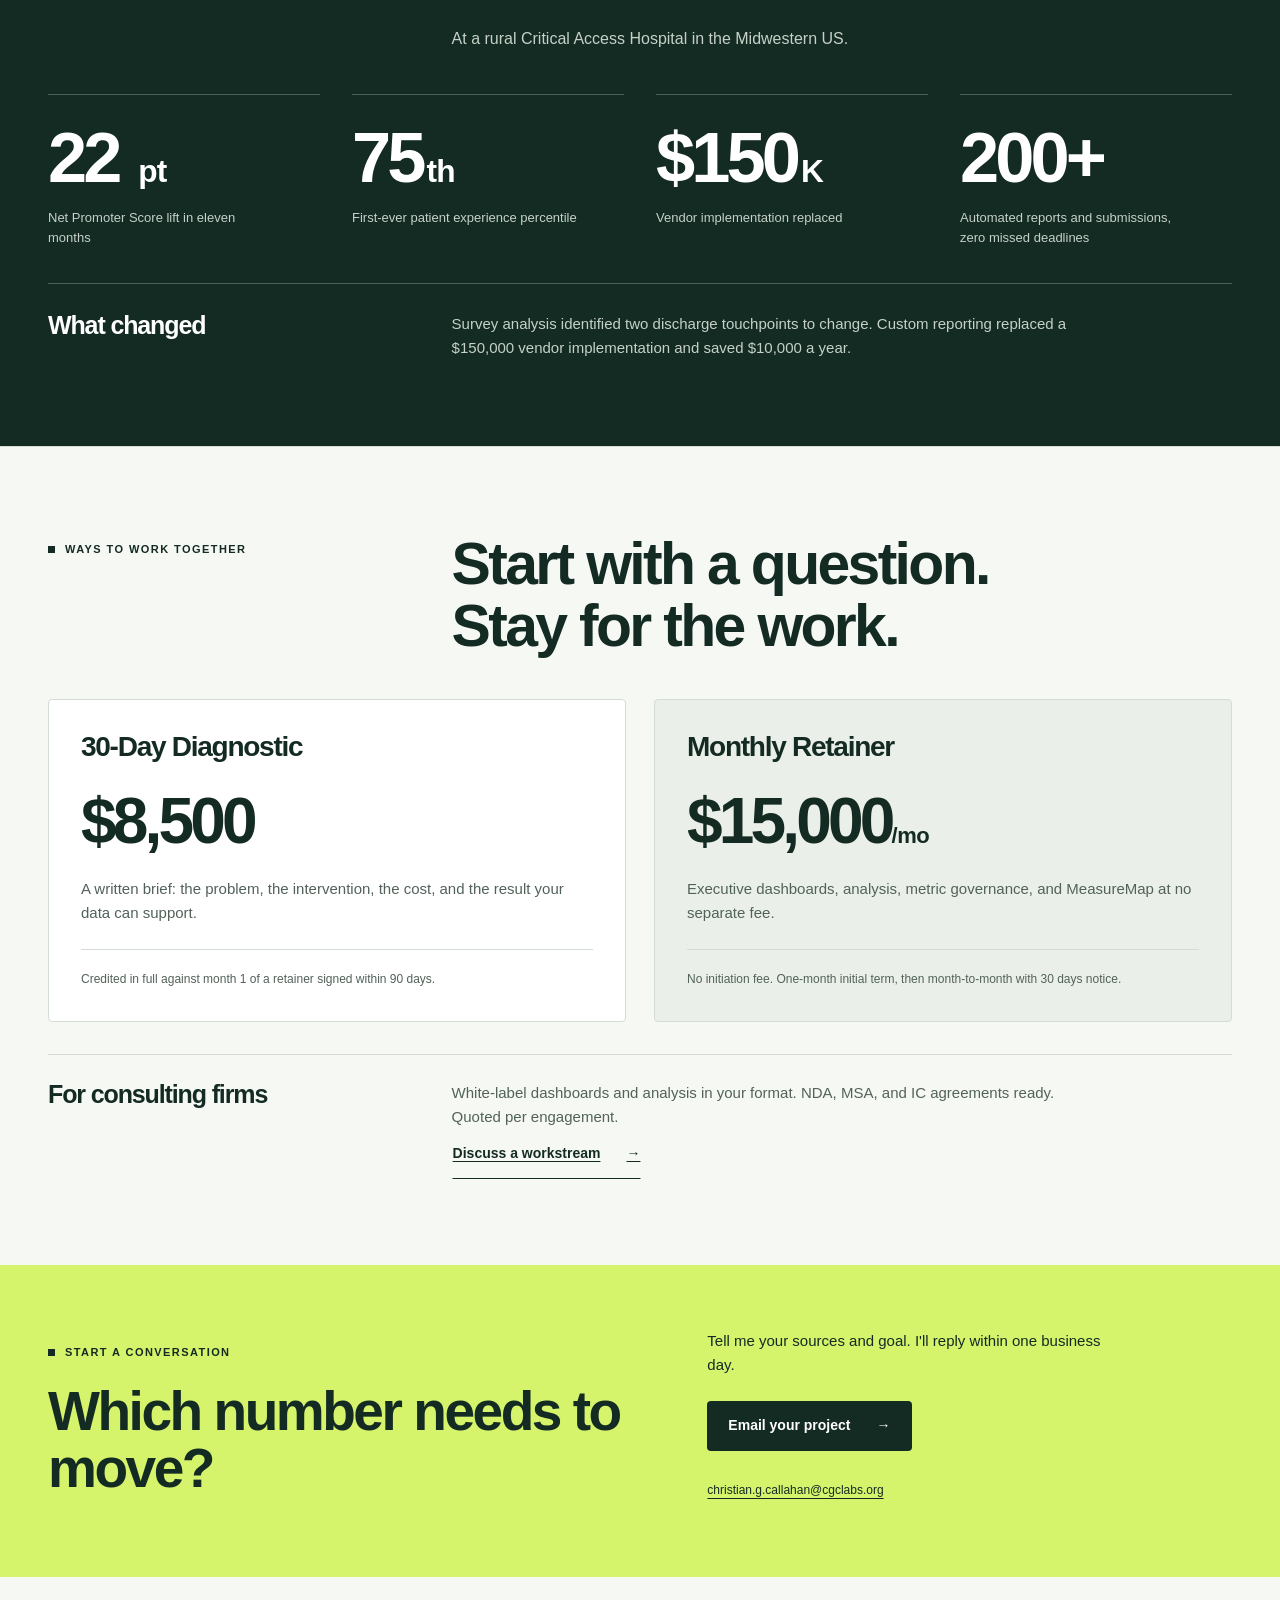
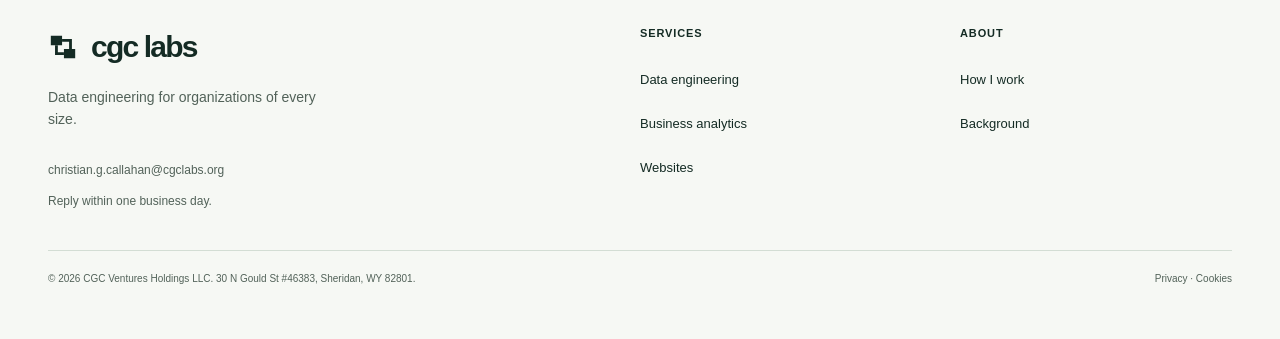
==== commit e862bf59: "Rebuild CGC Labs as an independent engineering studio" ====
--- a/analytics.html
+++ b/analytics.html
@@ -11,10 +11,11 @@
 <meta property="og:type" content="website">
 <meta property="og:url" content="https://cgclabs.org/analytics">
 <link rel="icon" type="image/svg+xml" href="assets/favicon.svg">
-<link rel="preconnect" href="https://fonts.googleapis.com">
-<link rel="preconnect" href="https://fonts.gstatic.com" crossorigin>
-<link rel="stylesheet" href="https://fonts.googleapis.com/css2?family=Source+Serif+4:ital,wght@0,400;0,500;0,600;0,700;1,400;1,500;1,600&family=Inter:ital,wght@0,400;0,500;0,600;0,700;1,400;1,500&family=JetBrains+Mono:ital,wght@0,400;0,500;0,700;1,400;1,500&display=swap">
-<link rel="stylesheet" href="assets/style.css?v=20261021-2">
+<link rel="preconnect" href="https://api.fontshare.com">
+<link rel="preconnect" href="https://cdn.fontshare.com" crossorigin>
+<link rel="stylesheet" href="https://api.fontshare.com/v2/css?f[]=cabinet-grotesk@800&amp;display=swap">
+<link rel="stylesheet" href="https://api.fontshare.com/v2/css?f[]=general-sans@400,500,600&amp;display=swap">
+<link rel="stylesheet" href="assets/style.css?v=20261022-1">
 <meta name="robots" content="index, follow, max-image-preview:large">
 <meta property="og:site_name" content="CGC Labs">
 <script type="application/ld+json">
@@ -103,19 +104,18 @@
 </head>
 <body>
 <a class="skip-link" href="#main">Skip to content</a>
-<canvas class="bg-field" aria-hidden="true"></canvas>
 
 <header class="nav">
   <div class="container nav-inner">
-    <a class="logo" href="/" aria-label="CGC Labs, home"><b>CGC</b><i>Labs</i></a>
+    <a class="logo" href="/" aria-label="CGC Labs, home"><svg class="logo-mark" viewBox="0 0 32 32" aria-hidden="true"><path d="M3 4h12v10H3zm14 14h12v10H17z" fill="currentColor"/><path d="M9 14v9h8M15 9h9v9" fill="none" stroke="currentColor" stroke-width="3"/></svg><span>cgc labs</span></a>
     <ul class="nav-links">
-      <li><a href="/data-engineering">Data Engineering</a></li>
+      <li><a href="/data-engineering">Data engineering</a></li>
       <li><a href="/analytics" aria-current="page">Analytics</a></li>
       <li><a href="/website">Websites</a></li>
     </ul>
     <a class="btn btn-primary nav-cta" href="mailto:christian.g.callahan@cgclabs.org?subject=Analytics%20inquiry&amp;body=Sources%3A%0D%0A%0D%0AGoal%3A%0D%0A%0D%0ATimeline%3A%0D%0A">Email your project</a>
     <button class="hamburger" aria-expanded="false" aria-controls="drawer" aria-label="Open menu">
-      <span></span><span></span><span></span>
+      <span></span><span></span>
     </button>
   </div>
 </header>
@@ -123,144 +123,122 @@
 <div class="scrim"></div>
 <aside class="drawer" id="drawer" role="dialog" aria-label="Menu" inert aria-hidden="true">
   <div class="drawer-head">
-    <a class="logo" href="/"><b>CGC</b><i>Labs</i></a>
+    <a class="logo" href="/"><svg class="logo-mark" viewBox="0 0 32 32" aria-hidden="true"><path d="M3 4h12v10H3zm14 14h12v10H17z" fill="currentColor"/><path d="M9 14v9h8M15 9h9v9" fill="none" stroke="currentColor" stroke-width="3"/></svg><span>cgc labs</span></a>
     <button class="drawer-close" aria-label="Close menu">&times;</button>
   </div>
   <ul class="drawer-links">
-    <li><a href="/data-engineering">Data Engineering</a></li>
+    <li><a href="/data-engineering">Data engineering</a></li>
     <li><a href="/analytics" aria-current="page">Analytics</a></li>
     <li><a href="/website">Websites</a></li>
   </ul>
   <div class="drawer-cta">
-    <a class="btn btn-primary btn-lg" href="mailto:christian.g.callahan@cgclabs.org?subject=Analytics%20inquiry&amp;body=Sources%3A%0D%0A%0D%0AGoal%3A%0D%0A%0D%0ATimeline%3A%0D%0A">Email your project</a>
-  </div>
+    <a class="btn btn-primary" href="mailto:christian.g.callahan@cgclabs.org?subject=Analytics%20inquiry&amp;body=Sources%3A%0D%0A%0D%0AGoal%3A%0D%0A%0D%0ATimeline%3A%0D%0A">Email your project</a>
+  <p class="drawer-note">Independent data engineering.<br>For organizations of every size.</p>
+</div>
 </aside>
 
 <main id="main">
-  <section class="hero">
-    <div class="container">
-      <div class="prose prose--hero">
-        <span class="overline reveal">Also available &middot; Business analytics</span>
-        <h1 class="h1 reveal reveal--1">Business analytics.<br>Clear decisions.</h1>
-        <p class="body-lg reveal reveal--2">Executive dashboards for organizations of every size, with shared definitions and a path from metric to cause.</p>
-        <div class="hero-ctas reveal reveal--3">
-          <a class="btn btn-primary btn-lg" href="mailto:christian.g.callahan@cgclabs.org?subject=Analytics%20inquiry&amp;body=Sources%3A%0D%0A%0D%0AGoal%3A%0D%0A%0D%0ATimeline%3A%0D%0A">Email your project <span class="arr">&rarr;</span></a>
-          <a class="btn btn-ghost btn-lg" href="#proof">Results <span class="arr">&darr;</span></a>
-        </div>
-        <p class="hero-trust">Tell me your sources and goal. Reply within one business day.</p>
-      </div>
-    </div>
-  </section>
-
-  <section class="section section--bone" id="deliver">
-    <div class="container">
-      <div class="section-head">
-        <span class="overline">Deliverables</span>
-        <h2 class="h2">A view leadership can use.</h2>
-      </div>
-      <div class="block-list block-list--2">
-        <div class="block">
-          <span class="num">01</span>
-          <h3 class="h4">Executive dashboards</h3>
-          <p>Financial, customer, operations, and people views. Drill from the flag to the team, driver, and date.</p>
-        </div>
-        <div class="block">
-          <span class="num">02</span>
-          <h3 class="h4">The data underneath</h3>
-          <p>Tableau Server, data pipelines, and automated reporting. You own the model and queries.</p>
-        </div>
-        <div class="block">
-          <span class="num">03</span>
-          <h3 class="h4">Diagnostic analysis</h3>
-          <p>Test the proposed intervention against your data before committing to a build.</p>
-        </div>
-        <div class="block">
-          <span class="num">04</span>
-          <h3 class="h4">Metric governance</h3>
-          <p>One <a href="https://measuremap.cgclabs.org/#product">definition, owner, formula, and source per metric</a>. <a href="https://measuremap.cgclabs.org/">MeasureMap</a>, my KPI registry, is included with the retainer.</p>
-        </div>
-      </div>
-      <div class="section-note" id="method">
-        <h3 class="h4">Method</h3>
-        <p>Balanced Scorecard views, CRISP-DM delivery, and Parmenter's measure discipline.</p>
-      </div>
-    </div>
-  </section>
-
-  <section class="section" id="proof">
-    <div class="container">
-      <div class="section-head">
-        <span class="overline">Results</span>
-        <h2 class="h2">Results from prior work.</h2>
-        <p class="body">At a rural Critical Access Hospital in the Midwestern US.</p>
-      </div>
+  <section class="service-hero">
+    <div class="container">
+      <div class="service-top"><span class="eyebrow">02 / Business analytics</span></div>
+      <div class="service-hero-grid">
+        <div>
+          <h1>See the number.<br>Find the cause.</h1>
+          <p class="lead">Executive dashboards, shared metric definitions, and analysis that shows what drives the result. Built around your organization.</p>
+          <div class="hero-actions">
+            <a class="btn btn-primary" href="mailto:christian.g.callahan@cgclabs.org?subject=Analytics%20inquiry&amp;body=Sources%3A%0D%0A%0D%0AGoal%3A%0D%0A%0D%0ATimeline%3A%0D%0A">Email your project <span aria-hidden="true">&rarr;</span></a>
+            <a class="btn btn-text" href="#proof">See prior results <span aria-hidden="true">&darr;</span></a>
+          </div>
+          <p class="reply-note">Your sources. Your goal. A reply within one business day.</p>
+        </div>
+        <div class="service-art">
+          <svg xmlns="http://www.w3.org/2000/svg" viewBox="0 0 560 360" role="img" aria-labelledby="analytics-title analytics-desc">
+            <title id="analytics-title">A shared metric connects data to a decision</title>
+            <desc id="analytics-desc">Source data is organized around a defined metric, then used to ask what changed, why, and what comes next.</desc>
+            <rect x="12" y="22" width="536" height="316" rx="28" fill="#EDF1E8"/>
+            <circle cx="280" cy="174" r="84" fill="#142b24"/>
+            <circle cx="280" cy="174" r="60" fill="none" stroke="#d5f36b" stroke-width="2"/>
+            <text x="280" y="184" text-anchor="middle" fill="#d5f36b" font-size="28" font-weight="600">Metric</text>
+            <path d="M152 174h44m168 0h44" fill="none" stroke="#142b24" stroke-width="3"/>
+            <path d="m398 166 10 8-10 8" fill="none" stroke="#142b24" stroke-width="3"/>
+            <rect x="36" y="126" width="116" height="96" rx="4" fill="#FFFFFF" stroke="#142b24" stroke-width="2"/>
+            <path d="M56 154h76m-76 20h76m-76 20h52" stroke="#142b24" stroke-width="3"/>
+            <rect x="408" y="88" width="116" height="62" rx="12" fill="#d5f36b"/>
+            <rect x="408" y="160" width="116" height="62" rx="12" fill="#FFFFFF" stroke="#142b24" stroke-width="2"/>
+            <text x="466" y="126" text-anchor="middle" fill="#142b24" font-size="22" font-weight="600">What?</text>
+            <text x="466" y="198" text-anchor="middle" fill="#142b24" font-size="22" font-weight="600">Why?</text>
+            <text x="94" y="287" text-anchor="middle" fill="#142b24" font-size="22" font-weight="600">Source</text>
+            <text x="280" y="287" text-anchor="middle" fill="#142b24" font-size="22" font-weight="600">Definition</text>
+            <text x="466" y="287" text-anchor="middle" fill="#142b24" font-size="22" font-weight="600">Decision</text>
+          </svg>
+        </div>
+      </div>
+    </div>
+  </section>
+
+  <section class="section" id="deliver">
+    <div class="container">
+      <div class="section-intro"><span class="eyebrow">What I build</span><h2>A clear view.<br>A useful next step.</h2></div>
+      <div class="deliverable-list">
+        <article class="deliverable"><span class="item-number">01</span><h3>Executive dashboards</h3><p>Financial, customer, operations, and people views. Drill from the metric to the team, driver, and date.</p></article>
+        <article class="deliverable"><span class="item-number">02</span><h3>The data underneath</h3><p>Tableau Server, data pipelines, and automated reporting. You own the model and queries.</p></article>
+        <article class="deliverable"><span class="item-number">03</span><h3>Diagnostic analysis</h3><p>Test the proposed intervention against your data before committing to a build.</p></article>
+        <article class="deliverable"><span class="item-number">04</span><h3>Metric governance</h3><p>A <a href="https://measuremap.cgclabs.org/#product">definition, owner, formula, and source per metric</a>. <a href="https://measuremap.cgclabs.org/">MeasureMap</a>, my KPI registry, is included with the retainer.</p></article>
+      </div>
+      <div class="split-note" id="method"><h3>A method behind the numbers.</h3><p>Balanced Scorecard views, CRISP-DM delivery, and Parmenter's measure discipline.</p></div>
+    </div>
+  </section>
+
+  <section class="section evidence" id="proof">
+    <div class="container">
+      <div class="section-intro"><span class="eyebrow">Prior in-house work</span><h2>Results with context.</h2><p>At a rural Critical Access Hospital in the Midwestern US.</p></div>
       <div class="stat-grid stat-grid--4">
-        <div class="stat">
-          <p class="metric metric--brick"><span data-count-to="22">22</span><span class="unit">pt</span></p>
-          <p class="stat-label">Net Promoter Score lift in eleven months</p>
-        </div>
-        <div class="stat">
-          <p class="metric"><span data-count-to="75">75</span><span class="unit">th</span></p>
-          <p class="stat-label">First-ever patient experience percentile</p>
-        </div>
-        <div class="stat">
-          <p class="metric"><span class="unit">$</span><span data-count-to="150">150</span><span class="unit">K</span></p>
-          <p class="stat-label">Vendor implementation replaced</p>
-        </div>
-        <div class="stat">
-          <p class="metric"><span data-count-to="200">200</span><span class="unit">+</span></p>
-          <p class="stat-label">Automated reports and submissions, zero missed deadlines</p>
-        </div>
-      </div>
-      <div class="section-note block-list block-list--2">
-        <div>
-          <h3 class="h4">Patient experience</h3>
-          <p>Survey analysis identified two discharge touchpoints to change. The score rose 22 points in eleven months using existing data and staff.</p>
-        </div>
-        <div>
-          <h3 class="h4">Vendor replacement</h3>
-          <p>Custom reporting replaced a $150,000 vendor implementation and saved $10,000 a year. The capability stayed in-house.</p>
-        </div>
-      </div>
-    </div>
-  </section>
-
-  <section class="section section--bone" id="pricing">
-    <div class="container">
-      <div class="section-head">
-        <span class="overline">Engagement</span>
-        <h2 class="h2">Diagnostic or retainer.</h2>
-      </div>
+        <div class="stat"><p class="metric">22 <span class="unit">pt</span></p><p class="stat-label">Net Promoter Score lift in eleven months</p></div>
+        <div class="stat"><p class="metric">75<span class="unit">th</span></p><p class="stat-label">First-ever patient experience percentile</p></div>
+        <div class="stat"><p class="metric">$150<span class="unit">K</span></p><p class="stat-label">Vendor implementation replaced</p></div>
+        <div class="stat"><p class="metric">200+</p><p class="stat-label">Automated reports and submissions, zero missed deadlines</p></div>
+      </div>
+      <div class="split-note"><h3>What changed</h3><p>Survey analysis identified two discharge touchpoints to change. Custom reporting replaced a $150,000 vendor implementation and saved $10,000 a year.</p></div>
+    </div>
+  </section>
+
+  <section class="section" id="pricing">
+    <div class="container">
+      <div class="section-intro"><span class="eyebrow">Ways to work together</span><h2>Start with a question.<br>Stay for the work.</h2></div>
       <div class="price-grid">
-        <div class="price-card">
-          <p class="metric metric--brick"><span class="unit">$</span>8,500</p>
-          <h3 class="h4">30-Day Diagnostic</h3>
+        <article class="price-card">
+          <h3>30-Day Diagnostic</h3>
+          <p class="price">$8,500</p>
           <p>A written brief: the problem, the intervention, the cost, and the result your data can support.</p>
           <p class="price-note">Credited in full against month 1 of a retainer signed within 90 days.</p>
-        </div>
-        <div class="price-card">
-          <p class="metric">$15,000<span class="unit">/mo</span></p>
-          <h3 class="h4">Monthly Retainer</h3>
+        </article>
+        <article class="price-card">
+          <h3>Monthly Retainer</h3>
+          <p class="price">$15,000<span>/mo</span></p>
           <p>Executive dashboards, analysis, metric governance, and MeasureMap at no separate fee.</p>
           <p class="price-note">No initiation fee. One-month initial term, then month-to-month with 30 days notice.</p>
-        </div>
-      </div>
-      <div class="section-note" id="firms">
-        <h3 class="h4">For consulting firms</h3>
-        <p>White-label dashboards and analysis in your format. NDA, MSA, and IC agreements ready. Quoted per engagement.</p>
-        <a class="btn btn-ghost" href="mailto:christian.g.callahan@cgclabs.org?subject=Subcontract%20workstream&amp;body=Sources%3A%0D%0A%0D%0AGoal%3A%0D%0A%0D%0ATimeline%3A%0D%0A">Discuss a workstream <span class="arr">&rarr;</span></a>
-      </div>
-    </div>
-  </section>
-
-  <section class="cta-dark">
-    <span class="ghost" aria-hidden="true">Analytics</span>
-    <div class="container prose">
-      <span class="overline">Contact</span>
-      <h2 class="h2">Which number needs to move?</h2>
-      <p class="body-lg">Tell me your sources and goal. Reply within one business day.</p>
-      <a class="btn btn-invert btn-lg" href="mailto:christian.g.callahan@cgclabs.org?subject=Analytics%20inquiry&amp;body=Sources%3A%0D%0A%0D%0AGoal%3A%0D%0A%0D%0ATimeline%3A%0D%0A">Email your project <span class="arr">&rarr;</span></a>
-      <p class="cta-contact"><a href="mailto:christian.g.callahan@cgclabs.org">christian.g.callahan@cgclabs.org</a></p>
+        </article>
+      </div>
+      <div class="split-note" id="firms">
+        <h3>For consulting firms</h3>
+        <div><p>White-label dashboards and analysis in your format. NDA, MSA, and IC agreements ready. Quoted per engagement.</p><a class="btn btn-text" href="mailto:christian.g.callahan@cgclabs.org?subject=Subcontract%20workstream&amp;body=Sources%3A%0D%0A%0D%0AGoal%3A%0D%0A%0D%0ATimeline%3A%0D%0A">Discuss a workstream <span aria-hidden="true">&rarr;</span></a></div>
+      </div>
+    </div>
+  </section>
+
+  <section class="cta-panel">
+    <div class="container">
+      <div class="cta-grid">
+        <div>
+          <span class="eyebrow">Start a conversation</span>
+          <h2>Which number needs to move?</h2>
+        </div>
+        <div>
+          <p>Tell me your sources and goal. I'll reply within one business day.</p>
+          <a class="btn btn-primary" href="mailto:christian.g.callahan@cgclabs.org?subject=Analytics%20inquiry&amp;body=Sources%3A%0D%0A%0D%0AGoal%3A%0D%0A%0D%0ATimeline%3A%0D%0A">Email your project <span aria-hidden="true">&rarr;</span></a>
+          <p class="cta-contact"><a href="mailto:christian.g.callahan@cgclabs.org">christian.g.callahan@cgclabs.org</a></p>
+        </div>
+      </div>
     </div>
   </section>
 </main>
@@ -269,7 +247,7 @@
   <div class="container">
     <div class="footer-grid">
       <div>
-        <a class="logo" href="/" aria-label="CGC Labs, home"><b>CGC</b><i>Labs</i></a>
+        <a class="logo" href="/" aria-label="CGC Labs, home"><svg class="logo-mark" viewBox="0 0 32 32" aria-hidden="true"><path d="M3 4h12v10H3zm14 14h12v10H17z" fill="currentColor"/><path d="M9 14v9h8M15 9h9v9" fill="none" stroke="currentColor" stroke-width="3"/></svg><span>cgc labs</span></a>
         <p class="footer-tag">Data engineering for organizations of every size.</p>
         <p class="footer-contact"><a href="mailto:christian.g.callahan@cgclabs.org">christian.g.callahan@cgclabs.org</a><br>Reply within one business day.</p>
       </div>
@@ -296,7 +274,6 @@
   </div>
 </footer>
 
-<script src="assets/site.js?v=20261021-1"></script>
-<script src="assets/bg.js?v=1"></script>
+<script src="assets/site.js?v=20261022-1"></script>
 </body>
 </html>
--- a/assets/style.css
+++ b/assets/style.css
@@ -1,469 +1,1496 @@
-/* ============================================================
-   CGC Labs: practice site stylesheet
-   Implements the Website Theme Bible (section 3 tokens, section 4 components).
-   Source palette: Paper / Ledger Ink / Brick 70. Sharp corners, hairline structure.
-   ============================================================ */
-
+/* CGC Labs: engineering studio. Tokens and rationale: DESIGN.md. */
 :root {
-  /* Surfaces */
-  --paper: #F7F4EE;
-  --bone: #FBF9F4;
-  --vellum: #FFFFFF;
-  --slate-ink: #14130F;
-  --graphite-surface: #1C1A16;
-  --iron: #252220;
-
-  /* Ink scale */
-  --ink: #161512;
-  --pitch: #2A2823;
-  --charcoal: #403D38;
-  --graphite: #5E5A52;
-  --slate: #8B8578;
-  --stone: #D9D3C6;
-  --ash: #B8B1A2;
-  --bone-fill: #EDE8DE;
-
-  /* Accent */
-  --brick: #8B2E1F;
-  --brick-light: #A1493C;
-  --green: #3F6B4A;
-
-  /* Type */
-  --serif: "Source Serif 4", Charter, "Iowan Old Style", Baskerville, Georgia, serif;
-  --sans: "Inter", -apple-system, BlinkMacSystemFont, "Segoe UI", "Helvetica Neue", Arial, sans-serif;
-  --mono: "JetBrains Mono", "SF Mono", Menlo, Consolas, "Liberation Mono", monospace;
-
-  /* Spacing (4px base) */
-  --sp-xs: 4px; --sp-sm: 8px; --sp-md: 16px; --sp-lg: 24px;
-  --sp-xl: 32px; --sp-2xl: 48px; --sp-3xl: 64px; --sp-4xl: 96px; --sp-5xl: 128px;
-}
-
-/* ---------- Base ---------- */
-*, *::before, *::after { box-sizing: border-box; margin: 0; padding: 0; }
-
-html { scroll-behavior: smooth; text-rendering: optimizeLegibility;
-  -webkit-font-smoothing: antialiased; -moz-osx-font-smoothing: grayscale; }
-
+  --canvas:#f6f8f4;
+  --white:#fff;
+  --soft:#eaf0e9;
+  --ink:#142b24;
+  --muted:#526259;
+  --line:#d3ddd4;
+  --accent:#d5f36b;
+  --display:'Cabinet Grotesk',Arial,sans-serif;
+  --body:'General Sans',Arial,sans-serif;
+}
+*,*::before,*::after {
+  box-sizing:border-box;
+}
+html {
+  scroll-behavior:smooth;
+  scroll-padding-top:100px;
+}
 body {
-  background: var(--paper);
-  color: var(--pitch);
-  font-family: var(--sans);
-  font-size: 1rem;
-  line-height: 1.6;
-  font-feature-settings: "cv11" 1, "ss01" 1, "calt" 1;
-}
-
-img, svg { display: block; max-width: 100%; }
-a { color: inherit; }
-
-::selection { background: var(--brick); color: var(--paper); }
-
-*:focus { outline: none; }
-*:focus-visible { outline: 2px solid #1F4D3A; outline-offset: 2px; }
-.cta-dark :focus-visible, .footer :focus-visible { outline-color: var(--paper); }
-
+  margin:0;
+  background:var(--canvas);
+  color:var(--ink);
+  font-family:var(--body);
+  font-size:16px;
+  line-height:1.6;
+  -webkit-font-smoothing:antialiased;
+}
+a {
+  color:inherit;
+  text-decoration:none;
+}
+button {
+  font:inherit;
+}
+img,svg {
+  max-width:100%;
+  vertical-align:middle;
+}
+button,a {
+  -webkit-tap-highlight-color:transparent;
+}
+button {
+  cursor:pointer;
+}
+p,h1,h2,h3,h4,h5,h6,figure {
+  margin:0;
+}
+ul {
+  padding:0;
+  margin:0;
+  list-style:none;
+}
+p+p {
+  margin-top:16px;
+}
+h1,h2,h3,h4,.h1,.h2,.h3,.h4 {
+  font-family:var(--display);
+  font-weight:800;
+  line-height:1.05;
+  letter-spacing:-.045em;
+}
+h1 {
+  font-size:clamp(56px,7vw,100px);
+}
+h2 {
+  font-size:clamp(36px,4.6vw,64px);
+}
+h3 {
+  font-size:30px;
+}
+h4,.h4 {
+  font-size:24px;
+}
+.h3 {
+  font-size:30px;
+}
+.container {
+  width:min(1280px,calc(100% - 96px));
+  margin-inline:auto;
+}
+.eyebrow {
+  display:block;
+  font-size:11px;
+  font-weight:600;
+  letter-spacing:.13em;
+  text-transform:uppercase;
+  line-height:1.5;
+}
+.eyebrow::before {
+  content:'';
+  display:inline-block;
+  width:7px;
+  height:7px;
+  background:currentColor;
+  margin-right:10px;
+}
+.lead {
+  font-size:19px;
+  line-height:1.55;
+  color:var(--muted);
+  max-width:515px;
+}
+.btn {
+  display:inline-flex;
+  align-items:center;
+  justify-content:center;
+  gap:26px;
+  min-height:50px;
+  padding:12px 20px;
+  font-size:14px;
+  font-weight:600;
+  line-height:1.4;
+  border:1px solid transparent;
+  border-radius:4px;
+  transition:background .18s ease,color .18s ease,transform .18s ease;
+}
+.btn-primary {
+  background:var(--ink);
+  color:var(--white);
+}
+.btn-primary:hover {
+  background:#2e4a3f;
+}
+.btn-accent {
+  background:var(--accent);
+  color:var(--ink);
+}
+.btn-accent:hover {
+  background:#e2fc96;
+}
+.btn-text {
+  padding-inline:0;
+  border-radius:0;
+  border-bottom:1px solid var(--ink);
+}
+.btn-text:hover {
+  color:#496824;
+}
+.arr {
+  font-size:20px;
+  line-height:1;
+}
+.btn:hover .arr {
+  transform:translateX(3px);
+}
+.arr {
+  transition:transform .18s ease;
+}
+.hero-actions {
+  display:flex;
+  align-items:center;
+  gap:28px;
+  flex-wrap:wrap;
+  margin-top:30px;
+}
+.reply-note {
+  margin-top:16px;
+  font-size:12px;
+  color:var(--muted);
+}
+:focus-visible {
+  outline:3px solid #637d18;
+  outline-offset:5px;
+}
 .skip-link {
-  position: absolute; top: -100px; left: 8px; z-index: 100;
-  padding: 8px 16px; background: var(--ink); color: var(--paper);
-  text-decoration: none; border-radius: 4px; transition: top 200ms ease-out;
-}
-.skip-link:focus { top: 8px; }
-
-/* ---------- Type scale ---------- */
-h1, h2, h3 { font-family: var(--serif); color: var(--ink); font-weight: 600; }
-
-.h1 { font-size: clamp(2.75rem, 5.8vw, 4.75rem); line-height: 1.02; letter-spacing: -0.028em; }
-.h2 { font-size: clamp(2rem, 3.9vw, 3rem); line-height: 1.08; letter-spacing: -0.02em; }
-.h3 { font-size: clamp(1.5rem, 2.4vw, 1.875rem); line-height: 1.2; letter-spacing: -0.012em; }
-.h4 { font-family: var(--sans); font-size: 1.25rem; font-weight: 600; color: var(--charcoal); letter-spacing: -0.008em; line-height: 1.3; }
-.h6 { font-family: var(--sans); font-size: 0.875rem; font-weight: 600; color: var(--graphite); line-height: 1.4; }
-
-.body-lg { font-family: var(--serif); font-size: 1.25rem; line-height: 1.55; color: var(--pitch); letter-spacing: -0.005em; }
-.body { font-size: 1rem; line-height: 1.6; color: var(--pitch); }
-.body-sm { font-size: 0.875rem; line-height: 1.5; color: var(--pitch); letter-spacing: 0.003em; }
-.caption { font-size: 0.75rem; line-height: 1.45; color: var(--graphite); letter-spacing: 0.01em; }
-
-.overline {
-  font-family: var(--sans); font-size: 0.75rem; font-weight: 600;
-  text-transform: uppercase; letter-spacing: 0.12em; color: var(--brick);
-  display: inline-flex; align-items: center; gap: 12px;
-}
-.overline::before { content: ""; width: 24px; height: 1px; background: var(--brick); display: inline-block; }
-.section-head .overline::after { content: ""; width: 64px; height: 1px; background: var(--stone); display: inline-block; }
-
-.mono { font-family: var(--mono); font-feature-settings: "zero" 1; }
-.metric { font-family: var(--mono); font-weight: 500; font-feature-settings: "tnum" 1, "zero" 1; letter-spacing: -0.03em; line-height: 1.05; color: var(--ink); }
-.metric .unit { font-size: 0.55em; letter-spacing: -0.02em; }
-.metric--brick { color: var(--brick); }
-
-/* ---------- Layout ---------- */
-.container { max-width: 1200px; margin: 0 auto; padding: 0 var(--sp-lg); }
-@media (min-width: 768px)  { .container { padding: 0 var(--sp-2xl); } }
-@media (min-width: 1024px) { .container { padding: 0 var(--sp-3xl); } }
-@media (min-width: 1280px) { .container { padding: 0 var(--sp-4xl); } }
-
-.prose { max-width: 680px; }
-.prose p + p { margin-top: 1em; }
-.prose--hero { max-width: 900px; }
-.prose--hero .body-lg { max-width: 680px; }
-
-.section { padding: var(--sp-xl) 0; }
-@media (min-width: 768px)  { .section { padding: 44px 0; } }
-@media (min-width: 1024px) { .section { padding: 56px 0; } }
-
-.section--bone { background: var(--bone); border-top: 1px solid var(--stone); border-bottom: 1px solid var(--stone); }
-.section--dark { background: var(--slate-ink); }
-
-.section-head { margin-bottom: var(--sp-lg); max-width: 760px; }
-.section-head .overline { margin-bottom: 12px; }
-.section-head .h2 { margin-bottom: 12px; }
-.section-note { margin-top: var(--sp-xl); padding-top: var(--sp-lg); border-top: 1px solid var(--stone); }
-.section-note p { margin-top: var(--sp-sm); max-width: 68ch; font-size: 0.9375rem; }
-.legal-copy .overline { margin-bottom: var(--sp-md); }
-.legal-copy .h1 { margin-bottom: var(--sp-md); }
-.legal-copy .h3 { margin-top: var(--sp-lg); margin-bottom: var(--sp-sm); }
-[id] { scroll-margin-top: 80px; }
-
-.hairline { height: 1px; background: var(--stone); border: 0; }
-
-/* ---------- Living ledger field ---------- */
-.bg-field { position: fixed; inset: 0; z-index: -1; pointer-events: none; }
-
-/* ---------- Nav ---------- */
+  position:fixed;
+  top:8px;
+  left:16px;
+  padding:12px 20px;
+  background:var(--accent);
+  z-index:100;
+  transform:translateY(-160%);
+}
+.skip-link:focus {
+  transform:translateY(0);
+}
+::selection {
+  background:var(--accent);
+  color:var(--ink);
+}
+/* Shared navigation. Closed drawer stays focusable immediately on opening. */
 .nav {
-  position: sticky; top: 0; z-index: 30;
-  border-bottom: 1px solid rgba(217, 211, 198, 0.4);
-  background: transparent;
-  transition: background-color 200ms ease-out, border-color 200ms ease-out, box-shadow 200ms ease-out;
+  position:sticky;
+  top:0;
+  z-index:30;
+  background:var(--canvas);
+  border-bottom:1px solid var(--line);
+  transition:box-shadow .2s;
 }
 .nav.scrolled {
-  background: var(--paper);
-  border-bottom-color: var(--stone);
-  box-shadow: 0 1px 2px 0 rgba(17, 17, 17, 0.04);
-}
-.nav-inner { display: flex; align-items: center; height: 64px; gap: var(--sp-xl); }
-@media (max-width: 767px) { .nav-inner { height: 56px; } }
-
-.logo { font-size: 18px; text-decoration: none; display: inline-flex; align-items: baseline; gap: 5px; color: var(--ink); }
-.logo b { font-family: var(--serif); font-weight: 600; letter-spacing: 0; }
-.logo i { font-family: var(--sans); font-style: italic; font-weight: 500; letter-spacing: -0.01em; }
-.logo:hover i { border-bottom: 1px solid var(--brick); padding-bottom: 1px; }
-
-.nav-links { display: flex; gap: var(--sp-xl); margin-left: auto; list-style: none; }
-@media (max-width: 899px) { .nav-links { display: none; } }
+  box-shadow:0 4px 18px #142b2408;
+}
+.nav-inner {
+  height:86px;
+  display:flex;
+  align-items:center;
+  justify-content:space-between;
+  gap:30px;
+}
+.logo {
+  display:inline-flex;
+  align-items:center;
+  gap:10px;
+  min-height:44px;
+  font-family:var(--display);
+  font-size:30px;
+  font-weight:800;
+  letter-spacing:-.06em;
+  line-height:1;
+  white-space:nowrap;
+}
+.logo-mark {
+  width:30px;
+  height:30px;
+  margin-right:3px;
+}
+.logo i {
+  font:inherit;
+}
+.logo b {
+  font:inherit;
+}
+.nav-links {
+  display:flex;
+  align-items:center;
+  gap:30px;
+  margin-left:auto;
+}
 .nav-links a {
-  font-family: var(--sans); font-size: 14px; font-weight: 500; color: var(--pitch);
-  text-decoration: none; padding: 6px 0;
-}
-.nav-links a:hover { border-bottom: 1px solid var(--brick); padding-bottom: 5px; }
-.nav-links a[aria-current="page"] { color: var(--ink); border-bottom: 1px solid var(--brick); padding-bottom: 5px; }
-
-.nav-cta { margin-left: var(--sp-lg); }
-@media (max-width: 899px) { .nav-inner .nav-cta { display: none; } }
-
+  display:flex;
+  align-items:center;
+  min-height:44px;
+  font-size:13px;
+  font-weight:500;
+  border-bottom:2px solid transparent;
+}
+.nav-links a:hover,.nav-links a[aria-current] {
+  border-color:var(--ink);
+}
+.nav-cta {
+  min-height:44px;
+  padding:10px 16px;
+  font-size:12px;
+  margin-left:14px;
+}
 .hamburger {
-  display: none; margin-left: auto;
-  width: 44px; height: 44px; background: none; border: 0; cursor: pointer;
-  flex-direction: column; align-items: center; justify-content: center; gap: 5px;
-}
-.hamburger span { display: block; width: 22px; height: 1.5px; background: var(--pitch); transition: transform 200ms ease-out, opacity 200ms ease-out; }
-@media (max-width: 899px) { .hamburger { display: flex; } }
-.hamburger[aria-expanded="true"] span:nth-child(1) { transform: translateY(6.5px) rotate(45deg); }
-.hamburger[aria-expanded="true"] span:nth-child(2) { opacity: 0; }
-.hamburger[aria-expanded="true"] span:nth-child(3) { transform: translateY(-6.5px) rotate(-45deg); }
-
+  display:none;
+  width:44px;
+  height:44px;
+  background:none;
+  border:1px solid var(--line);
+  border-radius:4px;
+  padding:12px;
+}
+.hamburger span {
+  display:block;
+  height:1px;
+  background:var(--ink);
+  margin:4px 0;
+}
 .scrim {
-  position: fixed; inset: 0; z-index: 40; background: rgba(22, 21, 18, 0.5);
-  opacity: 0; pointer-events: none; transition: opacity 200ms ease-out;
-}
-.scrim.open { opacity: 1; pointer-events: auto; }
-
+  position:fixed;
+  inset:0;
+  z-index:39;
+  pointer-events:none;
+  background:#142b2466;
+  opacity:0;
+  transition:opacity .24s;
+}
+.scrim.open {
+  opacity:1;
+  pointer-events:auto;
+}
 .drawer {
-  position: fixed; top: 0; right: 0; bottom: 0; z-index: 50;
-  width: 88%; max-width: 400px; background: var(--paper);
-  border-left: 1px solid var(--stone);
-  transform: translateX(100%); transition: transform 200ms ease-out;
-  display: flex; flex-direction: column; padding: var(--sp-lg);
-}
-.drawer.open { transform: translateX(0); }
-.drawer-head { display: flex; justify-content: space-between; align-items: center; margin-bottom: var(--sp-lg); }
-.drawer-close { width: 44px; height: 44px; border: 0; background: none; cursor: pointer; font-size: 22px; line-height: 1; color: var(--pitch); }
-.drawer-links { list-style: none; flex: 1; }
+  position:fixed;
+  right:0;
+  top:0;
+  bottom:0;
+  width:min(420px,100%);
+  padding:24px;
+  z-index:40;
+  overflow-y:auto;
+  background:var(--canvas);
+  transform:translateX(105%);
+  transition:transform .24s ease;
+}
+.drawer.open {
+  transform:translateX(0);
+}
+.drawer-head {
+  display:flex;
+  justify-content:space-between;
+  align-items:center;
+}
+.drawer-close {
+  border:1px solid var(--line);
+  background:none;
+  width:44px;
+  height:44px;
+  font-size:26px;
+  line-height:1;
+}
+.drawer-links {
+  margin-top:54px;
+}
 .drawer-links a {
-  display: flex; align-items: center; justify-content: space-between;
-  height: 56px; padding: 0 var(--sp-md); text-decoration: none;
-  font-family: var(--sans); font-size: 16px; font-weight: 500; color: var(--pitch);
-  border-bottom: 1px solid var(--stone);
-}
-.drawer-links a::after { content: "\2192"; color: var(--slate); }
-.drawer-links a[aria-current="page"] { color: var(--ink); border-bottom: 1px solid var(--brick); }
-.drawer-cta { padding: var(--sp-lg) var(--sp-md) var(--sp-md); }
-
-/* ---------- Buttons ---------- */
-.btn {
-  display: inline-flex; align-items: center; justify-content: center; gap: 8px;
-  font-family: var(--sans); font-size: 14px; font-weight: 500;
-  border-radius: 4px; text-decoration: none; cursor: pointer;
-  padding: 10px 16px; min-height: 40px;
-  transition: background-color 150ms ease-out, border-color 150ms ease-out, color 150ms ease-out;
-}
-.btn-lg { font-size: 16px; padding: 14px 24px; min-height: 52px; }
-.btn .arr { display: inline-block; transition: transform 150ms ease-out; }
-.btn:hover .arr { transform: translateX(4px); }
-
-.btn-primary { background: var(--ink); color: var(--paper); border: 1px solid var(--ink); }
-.btn-primary:hover { background: var(--pitch); }
-
-.btn-secondary { background: transparent; color: var(--pitch); border: 1px solid var(--pitch); }
-.btn-secondary:hover { background: var(--bone-fill); }
-
-.btn-ghost { background: transparent; color: var(--pitch); border: 0; padding: 6px 0; }
-.btn-ghost:hover { color: var(--ink); }
-.btn-ghost:hover .arr { transform: translateX(4px); }
-
-.btn-invert { background: var(--paper); color: var(--ink); border: 1px solid var(--paper); }
-.btn-invert:hover { background: var(--bone); }
-
-/* ---------- Hero ---------- */
-.hero { padding: 36px 0; }
-@media (min-width: 768px)  { .hero { padding: var(--sp-2xl) 0; } }
-@media (min-width: 1024px) { .hero { padding: 56px 0; } }
-
-.hero-grid { display: grid; gap: var(--sp-xl); }
-@media (min-width: 1024px) { .hero-grid { grid-template-columns: 7fr 5fr; align-items: center; } }
-
-.hero-copy .overline { margin-bottom: var(--sp-md); }
-.hero-copy .h1 { max-width: 10.5em; margin-bottom: var(--sp-md); }
-.hero-copy .body-lg { max-width: 60ch; margin-bottom: var(--sp-lg); }
-.prose--hero .overline { margin-bottom: var(--sp-md); }
-.prose--hero .h1 { margin-bottom: var(--sp-md); }
-.prose--hero .body-lg { margin-bottom: var(--sp-lg); }
-.hero-ctas { display: flex; flex-wrap: wrap; gap: var(--sp-md); align-items: center; }
-.hero-trust { margin-top: var(--sp-md); font-size: 0.875rem; color: var(--graphite); }
-
-.hero-meta { display: flex; flex-wrap: wrap; gap: var(--sp-sm); margin-top: var(--sp-xl); }
-.hero-meta span {
-  font-family: var(--mono); font-size: 0.75rem; letter-spacing: 0.02em; color: var(--charcoal);
-  border: 1px solid var(--stone); background: var(--vellum);
-  padding: 6px 14px; border-radius: 2px; display: inline-flex; align-items: center;
-}
-
-/* Home hero chart card: stacked offset sheets behind the panel */
-.hero-visual {
-  border: 1px solid var(--stone); background: var(--vellum); padding: var(--sp-lg); border-radius: 4px;
-  box-shadow:
-    12px 12px 0 -1px var(--stone),
-    12px 12px 0 0 var(--bone),
-    24px 24px 0 -2px var(--stone),
-    24px 24px 0 -1px var(--bone-fill);
-  margin-right: 24px; margin-bottom: 24px;
-}
-@media (max-width: 1023px) {
-  .hero-visual { box-shadow: 12px 12px 0 -1px var(--stone), 12px 12px 0 0 var(--bone); margin-right: 12px; margin-bottom: 12px; }
-}
-.hero-visual .h6 { margin-bottom: var(--sp-md); }
-.chart-caption { margin-top: var(--sp-md); }
-
-/* ---------- Practices index (museum word list) ---------- */
-.index-list { border-top: 1px solid var(--stone); }
-.index-row {
-  display: grid; grid-template-columns: auto 1fr auto; column-gap: var(--sp-lg);
-  align-items: baseline; padding: var(--sp-lg) 0; border-bottom: 1px solid var(--stone);
-  text-decoration: none;
-}
-.index-row .idx {
-  grid-column: 1; grid-row: 1;
-  font-family: var(--mono); font-size: 0.75rem; color: var(--slate); letter-spacing: 0.08em;
-  align-self: start; padding-top: 0.5em;
-}
-.index-row .idx::before { content: "("; }
-.index-row .idx::after { content: ")"; }
-.index-row .name {
-  grid-column: 2; grid-row: 1;
-  font-family: var(--serif); font-weight: 600; color: var(--ink);
-  font-size: clamp(1.875rem, 5vw, 3.75rem); line-height: 1.04; letter-spacing: -0.022em;
-  transition: color 150ms ease-out;
-}
-.index-row .name em { font-style: italic; font-weight: 500; }
-.index-row--primary .name, .index-row--primary .idx { color: var(--brick); }
-.index-row .arr {
-  grid-column: 3; grid-row: 1 / 3; align-self: center;
-  font-family: var(--sans); font-size: clamp(1.25rem, 2.2vw, 2rem); color: var(--slate);
-  transition: transform 150ms ease-out, color 150ms ease-out;
-}
-.index-row .desc {
-  grid-column: 2; grid-row: 2; margin-top: var(--sp-sm);
-  font-size: 0.9375rem; line-height: 1.6; color: var(--pitch); max-width: 56ch;
-}
-.index-row:hover .name, .index-row:focus-visible .name { color: var(--brick); }
-.index-row:hover .arr, .index-row:focus-visible .arr { color: var(--ink); transform: translateX(6px); }
-@media (max-width: 767px) {
-  .index-row { grid-template-columns: auto 1fr; column-gap: var(--sp-md); padding: var(--sp-md) 0; }
-  .index-row .arr { display: none; }
-  .index-row .desc { grid-column: 2; }
-}
-
-/* ---------- Stat blocks ---------- */
-.stat-grid { display: grid; gap: var(--sp-md); }
-.stat-grid--4 { grid-template-columns: repeat(2, minmax(0, 1fr)); }
-@media (min-width: 768px) { .stat-grid--4 { grid-template-columns: repeat(2, 1fr); } }
-@media (min-width: 1024px) { .stat-grid--4 { grid-template-columns: repeat(4, 1fr); } .stat-grid--3 { grid-template-columns: repeat(3, 1fr); } }
-@media (min-width: 768px) { .stat-grid--3 { grid-template-columns: repeat(3, 1fr); } }
-@media (min-width: 1024px) { .stat-grid--3 { grid-template-columns: repeat(3, 1fr); } }
-
-.stat-grid--2 { grid-template-columns: repeat(2, 1fr); gap: var(--sp-lg); }
-.stat--mini .metric { font-size: clamp(1.625rem, 2.4vw, 2.125rem); }
-.stat--mini .stat-label { font-size: 0.8125rem; }
-
-.stat { padding: var(--sp-sm) 0; }
-@media (min-width: 1024px) { .stat { padding: 0 var(--sp-lg); } .stat:first-child { padding-left: 0; } }
-.stat .metric { font-size: clamp(2.25rem, 3.4vw, 3rem); }
-.stat-label { margin-top: var(--sp-sm); font-size: 0.875rem; font-weight: 500; color: var(--charcoal); letter-spacing: 0.005em; max-width: 24ch; }
-
-/* ---------- Cards ---------- */
-.card-grid { display: grid; gap: var(--sp-lg); }
-@media (min-width: 768px) { .card-grid--3 { grid-template-columns: repeat(3, 1fr); } }
-@media (min-width: 768px) { .card-grid--2 { grid-template-columns: repeat(2, 1fr); } }
-
-.card {
-  background: var(--bone); border: 1px solid var(--stone); border-radius: 6px;
-  padding: var(--sp-xl); text-decoration: none; display: flex; flex-direction: column;
-  transition: background-color 200ms ease-out, border-color 200ms ease-out, box-shadow 200ms ease-out, transform 450ms ease;
-}
-.card:hover { background: var(--vellum); border-color: var(--pitch); box-shadow: 0 1px 2px 0 rgba(17,17,17,0.04); transform: translateY(-3px); }
-.card .num { font-family: var(--mono); font-size: 0.75rem; color: var(--brick); letter-spacing: 0.08em; margin-bottom: var(--sp-lg); }
-.card .num::before { content: "("; }
-.card .num::after { content: ")"; }
-.card h3 { margin-bottom: var(--sp-md); }
-.card p { font-size: 0.9375rem; color: var(--pitch); margin-bottom: var(--sp-lg); }
-.card .card-link { margin-top: auto; font-size: 14px; font-weight: 500; color: var(--pitch); }
-.card:hover .card-link { color: var(--ink); }
-.card-link .arr { transition: transform 150ms ease-out; display: inline-block; }
-.card:hover .card-link .arr { transform: translateX(4px); }
-
-.card--static { text-decoration: none; }
-.card--static:hover { transform: none; }
-
-/* ---------- Deliverable blocks (numbered sections) ---------- */
-.block-list { display: grid; gap: var(--sp-lg); }
-@media (min-width: 768px) { .block-list--2 { grid-template-columns: repeat(2, 1fr); gap: var(--sp-lg) var(--sp-2xl); } }
-.block { border-top: 1px solid var(--stone); padding-top: var(--sp-md); }
-.block .num { font-family: var(--mono); font-size: 0.75rem; color: var(--graphite); letter-spacing: 0.08em; display: block; margin-bottom: var(--sp-sm); }
-.block .num::before { content: "("; }
-.block .num::after { content: ")"; }
-.block h3 { font-size: 1.25rem; margin-bottom: var(--sp-sm); }
-.block p { font-size: 0.9375rem; color: var(--pitch); }
-
-/* ---------- Drag / fix lists ---------- */
-.list-two-col { display: grid; gap: var(--sp-2xl); }
-@media (min-width: 768px) { .list-two-col { grid-template-columns: 1fr 1fr; gap: var(--sp-2xl) var(--sp-2xl); } }
-.sq-list { list-style: none; display: grid; gap: var(--sp-md); }
-.sq-list li { position: relative; padding-left: 20px; font-size: 0.9375rem; color: var(--pitch); }
-.sq-list li::before { content: ""; position: absolute; left: 0; top: 8px; width: 5px; height: 5px; background: var(--stone); }
-.sq-list--muted li { color: var(--slate); text-decoration: line-through; }
-.sq-list--muted li::before { background: var(--ash); }
-.sq-list--strong li { font-weight: 500; color: var(--pitch); }
-.sq-list--strong li::before { background: var(--brick); }
-
-/* ---------- Timeline ---------- */
-.timeline { display: grid; gap: var(--sp-xl); position: relative; }
-@media (min-width: 1024px) { .timeline { grid-template-columns: repeat(3, 1fr); gap: var(--sp-lg); } }
-.step { position: relative; padding-top: var(--sp-lg); }
-.step::before { content: ""; position: absolute; top: 4px; left: 0; right: 0; height: 1px; background: var(--stone); }
-.step::after { content: ""; position: absolute; top: 0; left: 0; width: 9px; height: 9px; background: var(--ink); border-radius: 9999px; }
-.step .num { font-family: var(--mono); font-size: 0.75rem; color: var(--brick); letter-spacing: 0.08em; display: block; margin-bottom: var(--sp-sm); }
-.step .num::before { content: "("; }
-.step .num::after { content: ")"; }
-.step h3 { font-size: 1.25rem; margin-bottom: var(--sp-sm); }
-.step p { font-size: 0.9375rem; color: var(--pitch); }
-
-/* ---------- Case narratives ---------- */
-.case { display: grid; gap: var(--sp-2xl); }
-@media (min-width: 1024px) { .case { grid-template-columns: 8fr 4fr; } }
-.case-meta { font-size: 0.875rem; color: var(--graphite); margin-bottom: var(--sp-md); }
-.case .h3 { margin-bottom: var(--sp-md); }
-.case-side { border-left: 1px solid var(--stone); padding-left: var(--sp-xl); }
-@media (max-width: 1023px) { .case-side { border-left: 0; padding-left: 0; border-top: 1px solid var(--stone); padding-top: var(--sp-xl); } }
-.case-side dt { font-family: var(--sans); font-size: 0.75rem; font-weight: 600; color: var(--graphite); text-transform: uppercase; letter-spacing: 0.08em; margin-top: var(--sp-md); }
-.case-side dt:first-child { margin-top: 0; }
-.case-side dd { font-size: 0.875rem; color: var(--pitch); margin-top: 2px; }
-
-/* ---------- Pricing ---------- */
-.price-grid { display: grid; gap: var(--sp-lg); }
-@media (min-width: 768px) { .price-grid { grid-template-columns: 1fr 1fr; } }
-.price-card { background: var(--bone); border: 1px solid var(--stone); border-radius: 6px; padding: var(--sp-lg); }
-.price-card .metric { font-size: clamp(2.25rem, 3.4vw, 3rem); }
-.price-card h3 { margin-top: var(--sp-md); margin-bottom: var(--sp-sm); }
-.price-card p { font-size: 0.9375rem; color: var(--pitch); }
-.price-card .price-note { margin-top: var(--sp-md); font-size: 0.875rem; color: var(--graphite); }
-
-/* ---------- Pull quote (statement panel) ---------- */
-.pull-quote {
-  border: 1px solid var(--stone); border-left: 3px solid var(--brick);
-  background: var(--vellum); padding: var(--sp-xl); max-width: 620px;
-}
-.pull-quote p { font-family: var(--serif); font-style: italic; font-size: clamp(1.375rem, 2.2vw, 1.75rem); line-height: 1.4; color: var(--ink); }
-.pull-quote cite { display: block; margin-top: var(--sp-md); font-family: var(--sans); font-style: normal; font-size: 0.875rem; color: var(--graphite); }
-
-/* ---------- CTA blocks ---------- */
-.cta-inline { border-top: 1px solid var(--stone); border-bottom: 1px solid var(--stone); padding: var(--sp-4xl) 0; }
-.cta-inline .h2 { margin-bottom: var(--sp-md); }
-.cta-inline .body-lg { margin-bottom: var(--sp-xl); max-width: 60ch; }
-
-/* ---------- Closing CTA: the brick wall (museum field) ---------- */
-.cta-dark {
-  position: relative; overflow: hidden;
-  background: var(--brick); color: var(--paper); padding: var(--sp-2xl) 0;
-}
-.cta-dark .overline { color: rgba(247, 244, 238, 0.9); }
-.cta-dark .overline::before { background: rgba(247, 244, 238, 0.7); }
-.cta-dark .overline::after { background: rgba(247, 244, 238, 0.35); }
-.cta-dark .h2 { color: var(--paper); font-size: clamp(2.25rem, 4.6vw, 3.5rem); line-height: 1.04; margin-bottom: var(--sp-md); max-width: 22ch; }
-.cta-dark .body-lg { color: rgba(247, 244, 238, 0.94); margin-bottom: var(--sp-lg); max-width: 60ch; }
-.cta-dark .cta-contact { margin-top: var(--sp-lg); font-family: var(--mono); font-size: 0.75rem; color: rgba(247, 244, 238, 0.75); letter-spacing: 0.02em; }
-.cta-dark .cta-contact a { color: var(--paper); }
-.cta-dark .btn-invert { background: var(--paper); color: var(--brick); border: 1px solid var(--paper); }
-.cta-dark .btn-invert:hover { background: var(--bone); border-color: var(--bone); }
-.ghost {
-  position: absolute; left: 50%; bottom: -0.22em; transform: translateX(-50%);
-  font-family: var(--serif); font-style: italic; font-weight: 500; line-height: 1;
-  font-size: clamp(6rem, 16vw, 14rem); letter-spacing: -0.02em;
-  color: rgba(247, 244, 238, 0.12); white-space: nowrap;
-  pointer-events: none; user-select: none;
-}
-@media (max-width: 767px) { .ghost { font-size: clamp(4rem, 22vw, 6rem); bottom: -0.12em; } }
-
-/* ---------- Footer ---------- */
-.footer { background: var(--slate-ink); color: var(--bone); padding: var(--sp-xl) 0 var(--sp-md); border-top: 1px solid var(--graphite); }
-.footer a { color: var(--bone); text-decoration: none; }
-.footer a:hover { color: var(--paper); }
-.footer-grid { display: grid; grid-template-columns: repeat(2, minmax(0, 1fr)); gap: var(--sp-lg); }
-.footer-grid > div { grid-column: 1 / -1; }
-@media (min-width: 768px) {
-  .footer-grid { grid-template-columns: 4fr 2fr 2fr; }
-  .footer-grid > div { grid-column: auto; }
-}
-.footer .logo { color: var(--paper); font-size: 24px; }
-.footer-tag { margin-top: var(--sp-md); font-size: 0.875rem; color: var(--bone); max-width: 34ch; }
-.footer-contact { margin-top: var(--sp-md); font-size: 0.875rem; color: var(--slate); }
-.footer-contact a { font-family: var(--mono); font-size: 0.8125rem; overflow-wrap: anywhere; }
-.footer h6 { color: var(--paper); margin-bottom: var(--sp-md); }
-.footer-links { list-style: none; display: grid; gap: var(--sp-sm); }
-.footer-links a { font-size: 14px; }
-.footer-links a:hover { border-bottom: 1px solid var(--brick); padding-bottom: 1px; }
-.footer-fine a { text-decoration: none; }
-.footer-fine { margin-top: var(--sp-lg); padding-top: var(--sp-md); border-top: 1px solid rgba(94, 90, 82, 0.4); display: flex; flex-wrap: wrap; gap: var(--sp-sm) var(--sp-xl); justify-content: space-between; }
-.footer-fine span, .footer-fine a { font-size: 0.75rem; color: var(--slate); }
-
-/* ---------- Motion ---------- */
-.reveal { opacity: 0; transform: translateY(18px); animation: reveal 800ms ease-out forwards; }
-.reveal--1 { animation-delay: 100ms; } .reveal--2 { animation-delay: 200ms; } .reveal--3 { animation-delay: 300ms; }
-@keyframes reveal { to { opacity: 1; transform: translateY(0); } }
-
-@media (prefers-reduced-motion: reduce) {
-  *, *::before, *::after {
-    animation-duration: 0.01ms !important; animation-iteration-count: 1 !important;
-    transition-duration: 0.01ms !important; scroll-behavior: auto !important;
-  }
-  .reveal { opacity: 1; transform: none; }
-}
+  display:block;
+  padding:18px 0;
+  border-bottom:1px solid var(--line);
+  font-family:var(--display);
+  font-size:32px;
+  line-height:1.2;
+  font-weight:800;
+  letter-spacing:-.03em;
+}
+.drawer-links a[aria-current] {
+  color:#4c681c;
+}
+.drawer-cta {
+  margin-top:36px;
+}
+.drawer-note {
+  margin-top:20px;
+  font-size:13px;
+  color:var(--muted);
+}
+/* Home: a routing diagram is the signature visual, not decoration over copy. */
+.home-hero {
+  padding:62px 0 42px;
+}
+.hero-topline {
+  display:flex;
+  justify-content:space-between;
+  align-items:center;
+  margin-bottom:38px;
+}
+.studio-note {
+  font-size:11px;
+  color:var(--muted);
+}
+.home-hero-grid {
+  display:grid;
+  grid-template-columns:1.12fr 1fr;
+  gap:36px;
+  align-items:center;
+}
+.home-hero h1 {
+  font-size:clamp(64px,7.6vw,108px);
+  line-height:.96;
+  letter-spacing:-.058em;
+  max-width:640px;
+}
+.accent-word {
+  position:relative;
+  display:inline-block;
+  isolation:isolate;
+}
+.accent-word::after {
+  content:'';
+  position:absolute;
+  z-index:-1;
+  height:.2em;
+  bottom:.04em;
+  left:0;
+  right:0;
+  background:var(--accent);
+}
+.hero-copy .lead {
+  margin-top:28px;
+  max-width:440px;
+}
+.route-board {
+  position:relative;
+  background:var(--soft);
+  min-height:438px;
+  padding:23px;
+  display:flex;
+  flex-direction:column;
+  justify-content:space-between;
+  overflow:hidden;
+  border-radius:4px;
+}
+.board-label {
+  display:flex;
+  justify-content:space-between;
+  font-size:10px;
+  font-weight:600;
+  letter-spacing:.08em;
+  text-transform:uppercase;
+}
+.board-label span:last-child {
+  color:var(--muted);
+}
+.route-board svg {
+  width:100%;
+  height:auto;
+  overflow:visible;
+}
+.route-mobile {
+  display:none;
+}
+.route-svg .svg-invert {
+  fill:var(--white);
+}
+.board-foot {
+  display:flex;
+  justify-content:space-between;
+  gap:16px;
+  font-size:10px;
+  color:var(--muted);
+  padding-top:8px;
+  border-top:1px solid #c6d3c8;
+}
+.route-svg text {
+  font-family:var(--body);
+  font-size:12px;
+  fill:var(--ink);
+}
+.route-svg .svg-small {
+  font-size:9px;
+  letter-spacing:.08em;
+  text-transform:uppercase;
+  fill:var(--muted);
+}
+.route-svg .svg-heading {
+  font-family:var(--display);
+  font-size:22px;
+  font-weight:800;
+  letter-spacing:-.04em;
+}
+.route-flow {
+  stroke-dasharray:7 200;
+  animation:route-travel 8s linear infinite;
+}
+@keyframes route-travel {
+  to {
+    stroke-dashoffset:-414;
+  }
+}
+.proof-strip {
+  display:grid;
+  grid-template-columns:1.1fr 1fr 1fr;
+  gap:32px;
+  align-items:center;
+  margin-top:52px;
+  padding-top:26px;
+  border-top:1px solid var(--line);
+}
+.proof-intro {
+  font-size:12px;
+  color:var(--muted);
+  max-width:190px;
+}
+.proof-item {
+  display:flex;
+  gap:18px;
+  align-items:center;
+}
+.proof-value {
+  font-family:var(--display);
+  font-weight:800;
+  font-size:44px;
+  letter-spacing:-.06em;
+  line-height:1;
+  white-space:nowrap;
+}
+.proof-value small {
+  font-size:19px;
+  margin-left:4px;
+}
+.proof-item p {
+  font-size:12px;
+  line-height:1.5;
+  max-width:155px;
+  color:var(--muted);
+}
+.section {
+  padding:86px 0;
+  border-top:1px solid var(--line);
+}
+.section-intro {
+  display:grid;
+  grid-template-columns:1fr 2.1fr;
+  gap:32px;
+  align-items:start;
+  margin-bottom:42px;
+}
+.section-intro>.eyebrow {
+  padding-top:8px;
+}
+.section-intro h2 {
+  max-width:700px;
+}
+.section-intro>p {
+  grid-column:2;
+  max-width:640px;
+  color:var(--muted);
+}
+.service-directory {
+  display:grid;
+  grid-template-columns:1.3fr 1fr;
+  gap:32px;
+}
+.feature-service {
+  background:var(--ink);
+  color:var(--white);
+  padding:36px;
+  position:relative;
+  display:flex;
+  flex-direction:column;
+  align-items:flex-start;
+  min-height:300px;
+  border-radius:4px;
+}
+.feature-service h3 {
+  font-size:44px;
+  line-height:1;
+  max-width:350px;
+  margin-top:28px;
+}
+.feature-service>p {
+  color:#c5d1c7;
+  max-width:355px;
+  font-size:15px;
+  margin-top:20px;
+}
+.service-link {
+  display:flex;
+  align-items:center;
+  justify-content:space-between;
+  width:100%;
+  gap:18px;
+  margin-top:32px;
+  padding-top:18px;
+  border-top:1px solid #496055;
+  font-size:13px;
+}
+.service-link .arr {
+  width:38px;
+  height:38px;
+  display:grid;
+  place-items:center;
+  background:var(--accent);
+  color:var(--ink);
+  border-radius:50%;
+}
+.service-secondary {
+  display:flex;
+  flex-direction:column;
+}
+.secondary-service {
+  display:grid;
+  grid-template-columns:36px 1fr 30px;
+  gap:16px;
+  align-content:center;
+  flex:1;
+  padding:24px 0;
+  border-top:1px solid var(--line);
+}
+.secondary-service:last-child {
+  border-bottom:1px solid var(--line);
+}
+.secondary-service .item-number {
+  grid-row:1/3;
+}
+.secondary-service h3 {
+  font-size:29px;
+  letter-spacing:-.04em;
+}
+.secondary-service p {
+  grid-column:2;
+  font-size:14px;
+  color:var(--muted);
+  max-width:330px;
+}
+.secondary-service>.arr {
+  grid-column:3;
+  grid-row:1;
+}
+.secondary-service:hover h3 {
+  text-decoration:underline;
+  text-decoration-thickness:1px;
+  text-underline-offset:5px;
+}
+.item-number {
+  font-size:11px;
+  letter-spacing:.05em;
+  color:var(--muted);
+  line-height:1.6;
+}
+.method-section {
+  background:var(--soft);
+}
+.step-grid {
+  display:grid;
+  grid-template-columns:repeat(3,1fr);
+  gap:38px;
+}
+.step {
+  padding-top:20px;
+  border-top:1px solid #bccbbf;
+}
+.step h3 {
+  font-size:30px;
+  margin:26px 0 12px;
+}
+.step p {
+  max-width:300px;
+  color:var(--muted);
+  font-size:15px;
+}
+.operator {
+  display:grid;
+  grid-template-columns:1fr 2.1fr;
+  gap:32px;
+  border-top:1px solid #bccbbf;
+  margin-top:44px;
+  padding-top:28px;
+}
+.operator-copy {
+  display:flex;
+  align-items:flex-start;
+  justify-content:space-between;
+  gap:32px;
+}
+.operator h3 {
+  font-size:30px;
+  max-width:310px;
+}
+.operator p {
+  font-size:15px;
+  max-width:320px;
+  color:var(--muted);
+}
+/* Service pages: editorial rows and specific workflow drawings. */
+.service-hero {
+  padding:45px 0 64px;
+}
+.service-top {
+  margin-bottom:38px;
+}
+.service-hero-grid {
+  display:grid;
+  grid-template-columns:1.15fr 1fr;
+  gap:56px;
+  align-items:center;
+}
+.service-hero h1 {
+  font-size:clamp(56px,6.6vw,90px);
+}
+.service-hero .lead {
+  margin-top:24px;
+}
+.service-art {
+  background:var(--soft);
+  padding:20px;
+  border-radius:4px;
+  align-self:stretch;
+  display:flex;
+  align-items:center;
+  min-height:330px;
+}
+.service-art svg {
+  width:100%;
+  height:auto;
+  font-family:var(--body);
+}
+.deliverable-list {
+  border-top:1px solid var(--line);
+}
+.deliverable {
+  display:grid;
+  grid-template-columns:.25fr 1fr 1.4fr;
+  gap:32px;
+  border-bottom:1px solid var(--line);
+  padding:27px 0;
+  align-items:start;
+}
+.deliverable h3 {
+  font-size:27px;
+  letter-spacing:-.035em;
+}
+.deliverable p {
+  color:var(--muted);
+  font-size:15px;
+  max-width:550px;
+}
+.deliverable p a,.split-note a,.legal-copy p a {
+  text-decoration:underline;
+  text-underline-offset:3px;
+}
+.split-note {
+  display:grid;
+  grid-template-columns:1fr 2.1fr;
+  gap:32px;
+  margin-top:32px;
+}
+.split-note h3 {
+  font-size:25px;
+}
+.split-note p {
+  font-size:15px;
+  color:var(--muted);
+  max-width:650px;
+}
+.evidence {
+  background:var(--ink);
+  color:var(--white);
+  border-color:var(--ink);
+}
+.evidence .section-intro>p {
+  color:#c5d1c7;
+}
+.evidence .eyebrow {
+  color:var(--accent);
+}
+.stat-grid {
+  display:grid;
+  gap:32px;
+}
+.stat-grid--3 {
+  grid-template-columns:repeat(3,1fr);
+}
+.stat-grid--4 {
+  grid-template-columns:repeat(4,1fr);
+}
+.stat {
+  border-top:1px solid #496055;
+  padding-top:24px;
+}
+.metric {
+  font-family:var(--display);
+  font-size:clamp(44px,5.5vw,76px);
+  font-weight:800;
+  letter-spacing:-.055em;
+  line-height:1.1;
+  font-variant-numeric:tabular-nums;
+}
+.metric .unit,.metric small {
+  font-size:.45em;
+  margin-left:4px;
+  letter-spacing:-.03em;
+}
+.stat-label {
+  color:#c5d1c7;
+  font-size:13px;
+  line-height:1.5;
+  margin-top:12px;
+  max-width:230px;
+}
+.evidence .split-note {
+  border-top:1px solid #496055;
+  padding-top:28px;
+  margin-top:36px;
+}
+.evidence .split-note p {
+  color:#c5d1c7;
+}
+.price-grid {
+  display:grid;
+  grid-template-columns:1fr 1fr;
+  gap:28px;
+}
+.price-card {
+  border:1px solid var(--line);
+  border-radius:4px;
+  padding:32px;
+  background:var(--white);
+}
+.price-card:nth-child(2) {
+  background:var(--soft);
+}
+.price-card h3 {
+  font-size:28px;
+}
+.price {
+  font-family:var(--display);
+  font-size:64px;
+  font-weight:800;
+  letter-spacing:-.06em;
+  line-height:1.1;
+  margin:25px 0 20px;
+}
+.price small,.price span {
+  font-size:22px;
+  letter-spacing:-.02em;
+}
+.price-card>p:not(.price) {
+  font-size:15px;
+  color:var(--muted);
+}
+.price-card .price-note {
+  font-size:12px!important;
+  padding-top:20px;
+  border-top:1px solid var(--line);
+  margin-top:24px;
+}
+.price-grid+.split-note {
+  border-top:1px solid var(--line);
+  padding-top:26px;
+}
+.cta-panel {
+  background:var(--accent);
+  padding:64px 0;
+}
+.cta-grid {
+  display:grid;
+  grid-template-columns:1.15fr 1fr;
+  gap:56px;
+  align-items:center;
+}
+.cta-panel h2 {
+  font-size:clamp(38px,4.3vw,60px);
+  max-width:620px;
+  margin-top:22px;
+}
+.cta-panel p {
+  font-size:15px;
+  max-width:420px;
+}
+.cta-panel .btn {
+  margin-top:24px;
+}
+.cta-contact {
+  font-size:12px!important;
+  margin-top:18px;
+  overflow-wrap:anywhere;
+}
+.cta-contact a {
+  display:inline-flex;
+  align-items:center;
+  min-height:44px;
+  text-decoration:underline;
+  text-underline-offset:4px;
+}
+.cta-panel :focus-visible {
+  outline-color:var(--ink);
+}
+/* Legal and footer. */
+.legal-hero {
+  padding:64px 0 46px;
+}
+.legal-hero h1 {
+  margin-top:26px;
+  font-size:clamp(52px,6vw,80px);
+}
+.legal-hero .lead {
+  margin-top:24px;
+}
+.legal-section {
+  border-top:1px solid var(--line);
+  padding:48px 0 72px;
+}
+.legal-layout {
+  display:grid;
+  grid-template-columns:1fr 2.1fr;
+  gap:32px;
+}
+.legal-copy {
+  max-width:720px;
+}
+.legal-copy h2 {
+  font-size:27px;
+  margin-top:32px;
+  margin-bottom:12px;
+}
+.legal-copy h2:first-child {
+  margin-top:0;
+}
+.legal-copy p {
+  font-size:16px;
+  color:var(--muted);
+}
+.footer {
+  padding:48px 0 24px;
+  background:var(--canvas);
+}
+.footer-grid {
+  display:grid;
+  grid-template-columns:2fr 1fr 1fr;
+  gap:48px;
+}
+.footer .logo {
+  font-size:30px;
+}
+.footer-tag {
+  font-size:14px;
+  max-width:300px;
+  margin-top:16px;
+  color:var(--muted);
+}
+.footer-contact {
+  font-size:12px;
+  margin-top:18px;
+  color:var(--muted);
+  overflow-wrap:anywhere;
+}
+.footer-contact a {
+  display:inline-flex;
+  align-items:center;
+  min-height:44px;
+}
+.evidence :focus-visible {
+  outline-color:var(--accent);
+}
+.footer h6 {
+  font-size:11px;
+  letter-spacing:.08em;
+  text-transform:uppercase;
+  margin-bottom:16px;
+}
+.footer-links a {
+  font-size:13px;
+  display:inline-flex;
+  align-items:center;
+  min-height:44px;
+}
+.footer a:hover {
+  text-decoration:underline;
+  text-underline-offset:4px;
+}
+.footer-fine {
+  display:flex;
+  justify-content:space-between;
+  gap:24px;
+  align-items:start;
+  border-top:1px solid var(--line);
+  padding-top:20px;
+  margin-top:38px;
+  font-size:10px;
+  color:var(--muted);
+}
+.footer-fine>span:first-child {
+  max-width:650px;
+}
+.footer-fine a {
+  display:inline-block;
+  min-height:44px;
+  padding-top:0;
+}
+.footer-wordmark {
+  font-family:var(--display);
+  font-weight:800;
+  font-size:clamp(70px,17vw,240px);
+  letter-spacing:-.07em;
+  line-height:.9;
+  margin-top:32px;
+  color:var(--line);
+  user-select:none;
+}
+@media(min-width:1440px) {
+  .container {
+    width:min(1280px,calc(100% - 120px));
+  }
+}
+@media(max-width:1100px) {
+  .nav-links {
+    gap:20px;
+  }
+  .nav-inner {
+    gap:20px;
+  }
+  .home-hero-grid {
+    gap:28px;
+  }
+  .route-board {
+    min-height:400px;
+    padding:18px;
+  }
+  .home-hero h1 {
+    font-size:clamp(64px,7.8vw,90px);
+  }
+  .service-hero-grid {
+    gap:32px;
+  }
+  .proof-item {
+    gap:12px;
+  }
+  .proof-strip {
+    gap:24px;
+  }
+  .proof-value {
+    font-size:38px;
+  }
+  .section-intro,.operator,.split-note,.legal-layout {
+    grid-template-columns:1fr 2.3fr;
+  }
+  .service-directory {
+    gap:26px;
+  }
+  .feature-service {
+    padding:28px;
+  }
+  .feature-service h3 {
+    font-size:38px;
+  }
+}
+@media(max-width:899px) {
+  .route-desktop {
+    display:none;
+  }
+  .route-mobile {
+    display:block;
+  }
+  .route-mobile text {
+    font-size:14px;
+  }
+  .container {
+    width:calc(100% - 48px);
+  }
+  .nav-inner {
+    height:74px;
+  }
+  .nav-links,.nav-cta {
+    display:none;
+  }
+  .hamburger {
+    display:block;
+  }
+  .home-hero {
+    padding:38px 0;
+  }
+  .hero-topline {
+    margin-bottom:28px;
+  }
+  .home-hero-grid {
+    grid-template-columns:1fr 1fr;
+    gap:26px;
+  }
+  .home-hero h1 {
+    font-size:clamp(56px,8.5vw,76px);
+  }
+  .hero-copy .lead {
+    font-size:16px;
+    margin-top:22px;
+  }
+  .hero-actions {
+    gap:18px;
+    margin-top:24px;
+  }
+  .btn {
+    font-size:13px;
+    padding:12px 16px;
+    gap:18px;
+  }
+  .route-board {
+    min-height:370px;
+    padding:16px;
+  }
+  .board-label {
+    font-size:9px;
+  }
+  .board-foot {
+    font-size:9px;
+  }
+  .proof-strip {
+    grid-template-columns:.8fr 1fr 1fr;
+    gap:18px;
+    margin-top:32px;
+  }
+  .proof-item {
+    display:block;
+  }
+  .proof-item p {
+    margin-top:8px;
+  }
+  .section {
+    padding:64px 0;
+  }
+  .section-intro {
+    grid-template-columns:1fr 2fr;
+    gap:24px;
+    margin-bottom:32px;
+  }
+  .section-intro h2 {
+    font-size:42px;
+  }
+  .service-directory {
+    grid-template-columns:1fr 1fr;
+    gap:24px;
+  }
+  .feature-service {
+    padding:24px;
+  }
+  .feature-service h3 {
+    font-size:36px;
+  }
+  .secondary-service {
+    grid-template-columns:24px 1fr 20px;
+    gap:10px;
+  }
+  .secondary-service h3 {
+    font-size:25px;
+  }
+  .secondary-service p {
+    font-size:13px;
+  }
+  .step-grid {
+    gap:24px;
+  }
+  .step p {
+    font-size:14px;
+  }
+  .operator,.split-note,.legal-layout {
+    grid-template-columns:1fr 2fr;
+    gap:24px;
+  }
+  .operator-copy {
+    display:block;
+  }
+  .operator-copy p {
+    margin-top:18px;
+  }
+  .service-hero-grid {
+    grid-template-columns:1fr;
+    gap:32px;
+  }
+  .service-hero h1 {
+    max-width:720px;
+    font-size:72px;
+  }
+  .service-hero .lead {
+    max-width:570px;
+  }
+  .service-art {
+    min-height:0;
+    padding:24px;
+  }
+  .service-art svg {
+    max-height:320px;
+  }
+  .deliverable {
+    grid-template-columns:30px 1fr 1.3fr;
+    gap:24px;
+  }
+  .deliverable h3 {
+    font-size:25px;
+  }
+  .stat-grid {
+    gap:24px;
+  }
+  .stat-grid--4 {
+    grid-template-columns:repeat(2,1fr);
+  }
+  .metric {
+    font-size:60px;
+  }
+  .price-card {
+    padding:24px;
+  }
+  .price {
+    font-size:54px;
+  }
+  .cta-grid {
+    gap:32px;
+    grid-template-columns:1fr 1fr;
+  }
+  .footer-grid {
+    grid-template-columns:1.7fr 1fr 1fr;
+    gap:28px;
+  }
+  .footer-wordmark {
+    margin-top:30px;
+  }
+}
+@media(max-width:639px) {
+  html {
+    scroll-padding-top:84px;
+  }
+  .container {
+    width:calc(100% - 40px);
+  }
+  .nav-inner {
+    height:70px;
+  }
+  .logo {
+    font-size:28px;
+  }
+  .logo-mark {
+    width:26px;
+    height:26px;
+  }
+  .home-hero {
+    padding:30px 0 32px;
+  }
+  .hero-topline {
+    margin-bottom:28px;
+  }
+  .studio-note {
+    display:none;
+  }
+  .home-hero-grid {
+    grid-template-columns:1fr;
+    gap:32px;
+  }
+  .home-hero h1 {
+    font-size:clamp(58px,13.8vw,84px);
+    max-width:430px;
+  }
+  .hero-copy .lead {
+    font-size:17px;
+    max-width:420px;
+    margin-top:24px;
+  }
+  .hero-actions {
+    gap:22px;
+  }
+  .hero-actions .btn {
+    min-height:50px;
+    font-size:12px;
+    gap:12px;
+    padding-inline:14px;
+  }
+  .hero-actions .btn-text {
+    padding-inline:0;
+  }
+  .hero-actions {
+    gap:18px;
+  }
+  .reply-note {
+    max-width:280px;
+    line-height:1.7;
+  }
+  .route-board {
+    min-height:0;
+    padding:20px;
+    gap:18px;
+  }
+  .route-board svg {
+    max-height:310px;
+  }
+  .route-desktop {
+    display:none;
+  }
+  .route-mobile {
+    display:block;
+  }
+  .route-mobile text {
+    font-size:14px;
+  }
+  .board-label {
+    font-size:9px;
+  }
+  .proof-strip {
+    grid-template-columns:1fr 1fr;
+    gap:22px;
+    margin-top:28px;
+    padding-top:22px;
+  }
+  .proof-intro {
+    grid-column:1/-1;
+    max-width:none;
+    font-size:11px;
+  }
+  .proof-item {
+    display:flex;
+    gap:12px;
+  }
+  .proof-value {
+    font-size:40px;
+  }
+  .proof-item p {
+    font-size:10px;
+    margin:0;
+    max-width:100px;
+  }
+  .section {
+    padding:52px 0;
+  }
+  .section-intro {
+    grid-template-columns:1fr;
+    gap:20px;
+    margin-bottom:30px;
+  }
+  .section-intro>.eyebrow {
+    padding:0;
+  }
+  .section-intro h2 {
+    font-size:40px;
+    max-width:450px;
+  }
+  .section-intro>p {
+    grid-column:auto;
+    font-size:15px;
+  }
+  .service-directory {
+    grid-template-columns:1fr;
+    gap:28px;
+  }
+  .feature-service {
+    padding:28px;
+    min-height:300px;
+  }
+  .feature-service h3 {
+    font-size:42px;
+  }
+  .feature-service>p {
+    font-size:15px;
+  }
+  .secondary-service {
+    grid-template-columns:28px 1fr 24px;
+    padding:26px 0;
+    gap:14px;
+  }
+  .secondary-service h3 {
+    font-size:29px;
+  }
+  .secondary-service p {
+    font-size:14px;
+  }
+  .step-grid {
+    grid-template-columns:1fr;
+    gap:26px;
+  }
+  .step {
+    display:grid;
+    grid-template-columns:28px 1fr;
+    gap:14px;
+    padding-top:22px;
+  }
+  .step h3 {
+    margin:0;
+    font-size:28px;
+  }
+  .step p {
+    grid-column:2;
+    font-size:15px;
+    max-width:400px;
+  }
+  .operator {
+    grid-template-columns:1fr;
+    gap:22px;
+    margin-top:34px;
+  }
+  .operator-copy h3 {
+    font-size:30px;
+    max-width:340px;
+  }
+  .operator-copy p {
+    max-width:400px;
+    font-size:15px;
+  }
+  .service-hero {
+    padding:30px 0 44px;
+  }
+  .service-top {
+    margin-bottom:30px;
+  }
+  .service-hero h1 {
+    font-size:clamp(54px,12.8vw,76px);
+  }
+  .service-hero .lead {
+    font-size:17px;
+    margin-top:22px;
+  }
+  .service-hero-grid {
+    gap:30px;
+  }
+  .service-art {
+    padding:12px;
+    overflow:hidden;
+  }
+  .deliverable {
+    grid-template-columns:28px 1fr;
+    gap:12px 16px;
+    padding:24px 0;
+  }
+  .deliverable h3 {
+    font-size:27px;
+  }
+  .deliverable p {
+    grid-column:2;
+    font-size:15px;
+  }
+  .split-note {
+    grid-template-columns:1fr;
+    gap:14px;
+  }
+  .split-note h3 {
+    font-size:26px;
+  }
+  .stat-grid--3,.stat-grid--4 {
+    grid-template-columns:1fr 1fr;
+    gap:28px 20px;
+  }
+  .stat-grid--3 .stat:last-child {
+    grid-column:1/-1;
+  }
+  .metric {
+    font-size:58px;
+  }
+  .stat-label {
+    font-size:12px;
+    max-width:220px;
+  }
+  .price-grid {
+    grid-template-columns:1fr;
+    gap:20px;
+  }
+  .price-card {
+    padding:28px;
+  }
+  .price {
+    font-size:64px;
+  }
+  .cta-panel {
+    padding:48px 0;
+  }
+  .cta-grid {
+    grid-template-columns:1fr;
+    gap:28px;
+  }
+  .cta-panel h2 {
+    font-size:44px;
+    margin-top:18px;
+  }
+  .cta-panel .btn {
+    margin-top:22px;
+  }
+  .cta-contact {
+    font-size:11px!important;
+  }
+  .footer {
+    padding:36px 0 20px;
+  }
+  .footer-grid {
+    grid-template-columns:1fr 1fr;
+    gap:32px;
+  }
+  .footer-grid>div:first-child {
+    grid-column:1/-1;
+  }
+  .footer-tag {
+    max-width:320px;
+  }
+  .footer-contact {
+    margin-top:12px;
+  }
+  .footer-grid nav {
+    margin-top:0;
+  }
+  .footer h6 {
+    margin-bottom:8px;
+  }
+  .footer-fine {
+    display:block;
+    margin-top:28px;
+    padding-top:20px;
+    font-size:9px;
+  }
+  .footer-fine>span {
+    display:block;
+  }
+  .footer-fine>span+span {
+    margin-top:12px;
+  }
+  .footer-fine a {
+    padding:8px 0;
+  }
+  .footer-wordmark {
+    font-size:20vw;
+    margin-top:22px;
+  }
+  .legal-hero {
+    padding:42px 0 32px;
+  }
+  .legal-hero h1 {
+    font-size:56px;
+  }
+  .legal-hero .lead {
+    font-size:18px;
+  }
+  .legal-section {
+    padding:32px 0 48px;
+  }
+  .legal-layout {
+    grid-template-columns:1fr;
+    gap:30px;
+  }
+  .legal-copy h2 {
+    font-size:26px;
+  }
+  .legal-copy p {
+    font-size:15px;
+  }
+}
+@media(prefers-reduced-motion:reduce) {
+  html {
+    scroll-behavior:auto;
+  }
+  *,*::before,*::after {
+    animation:none!important;
+    transition:none!important;
+  }
+}
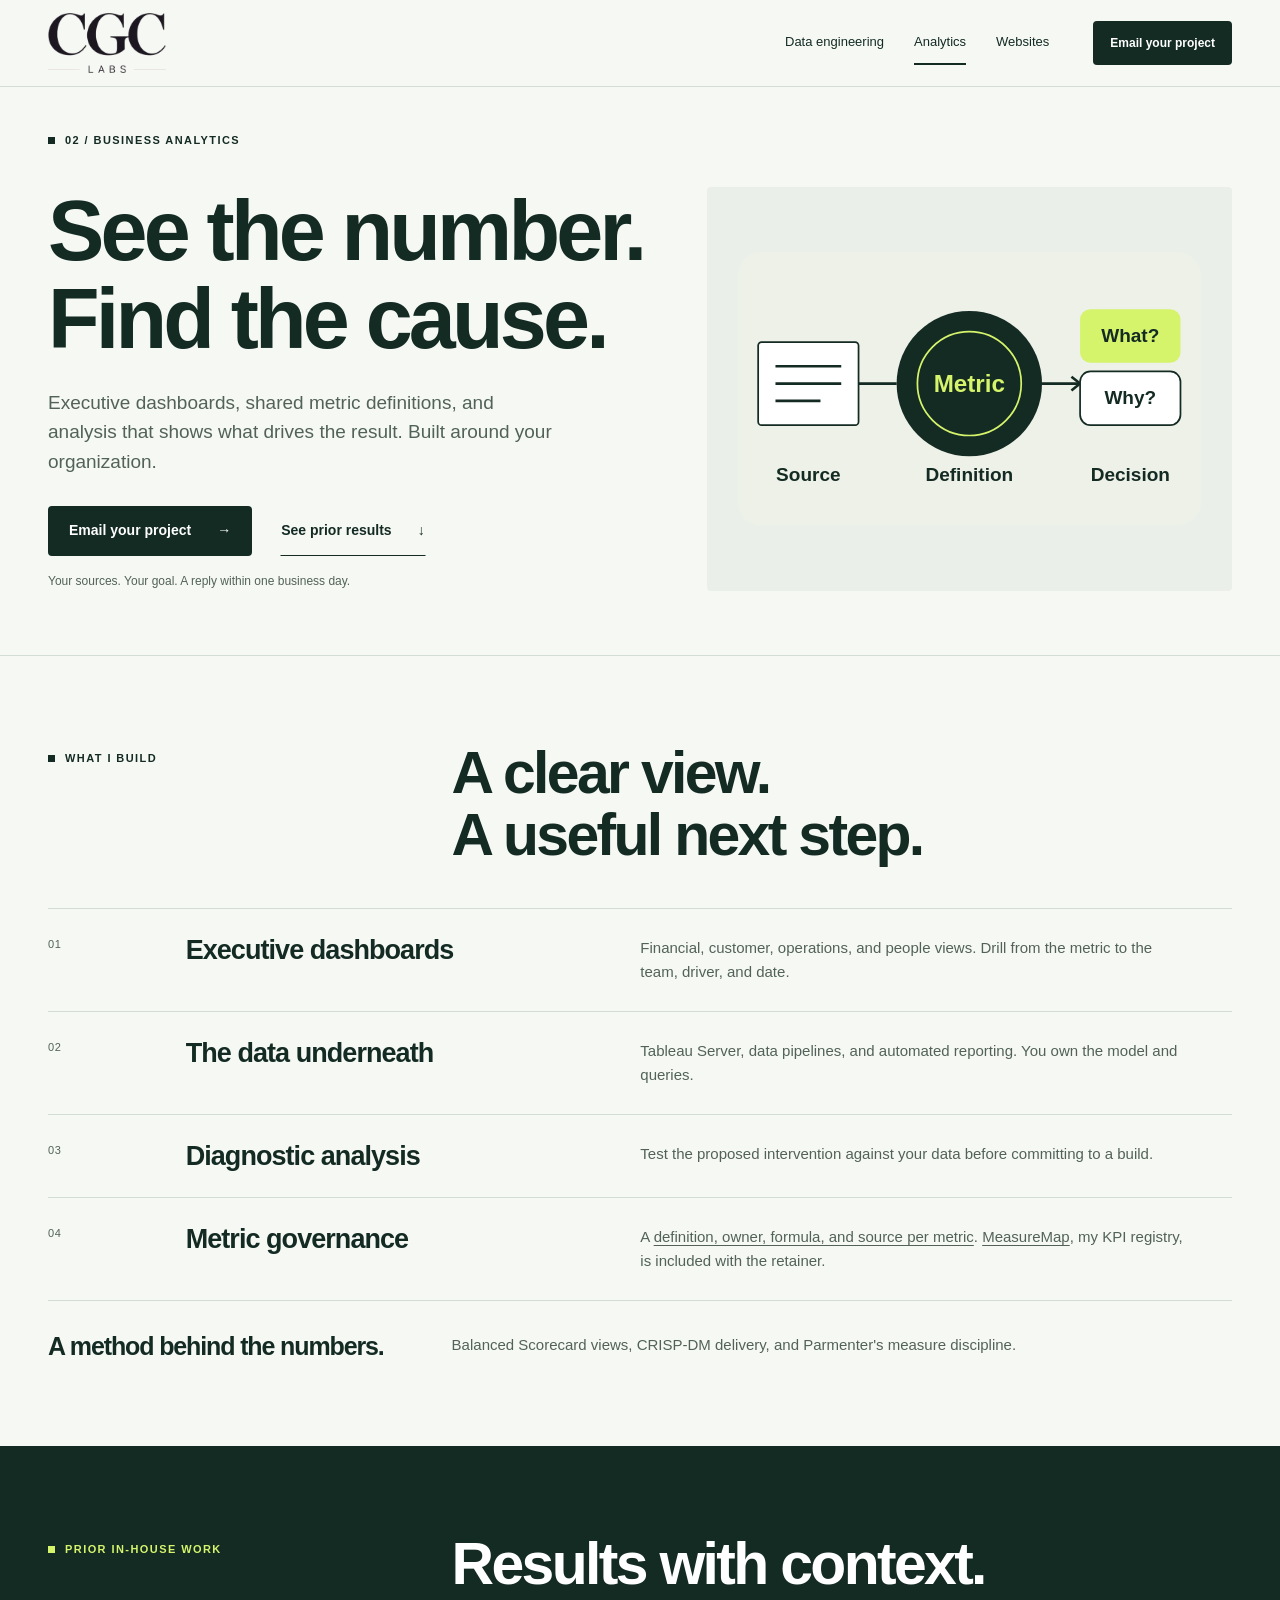
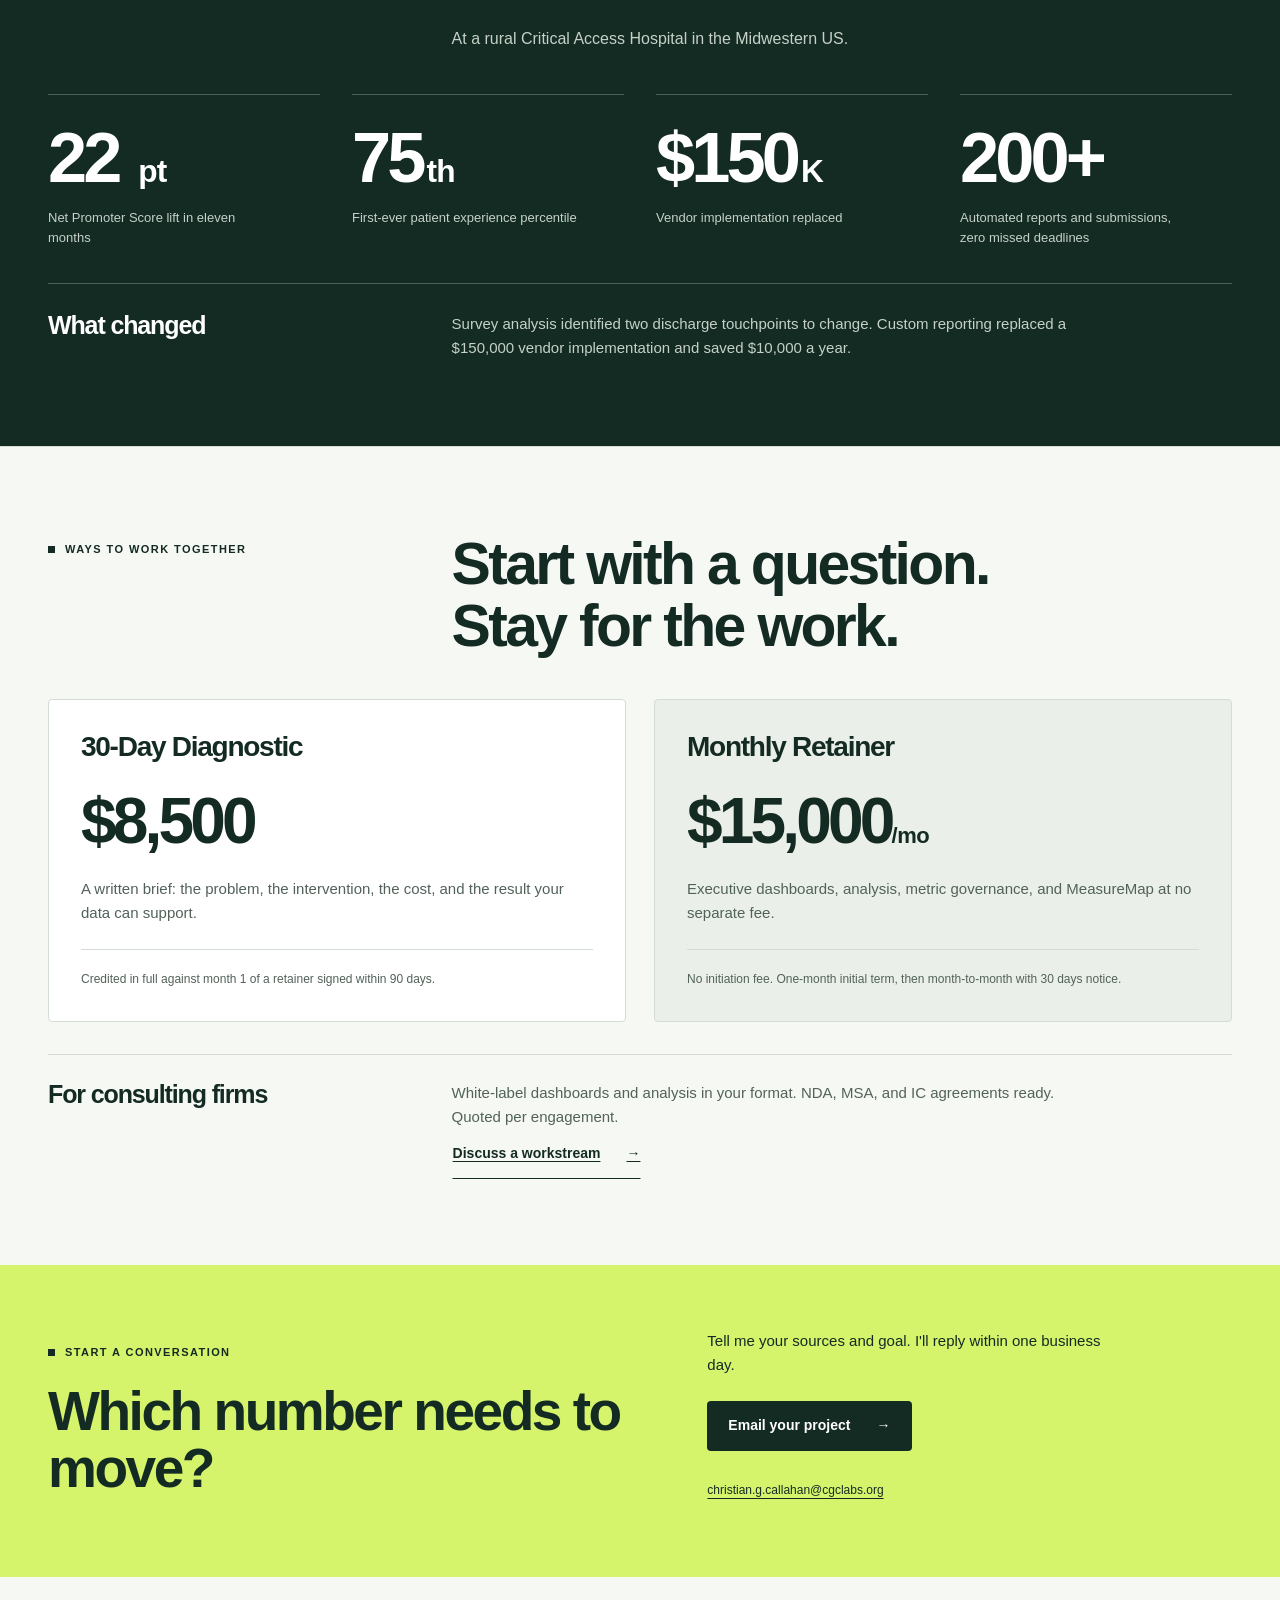
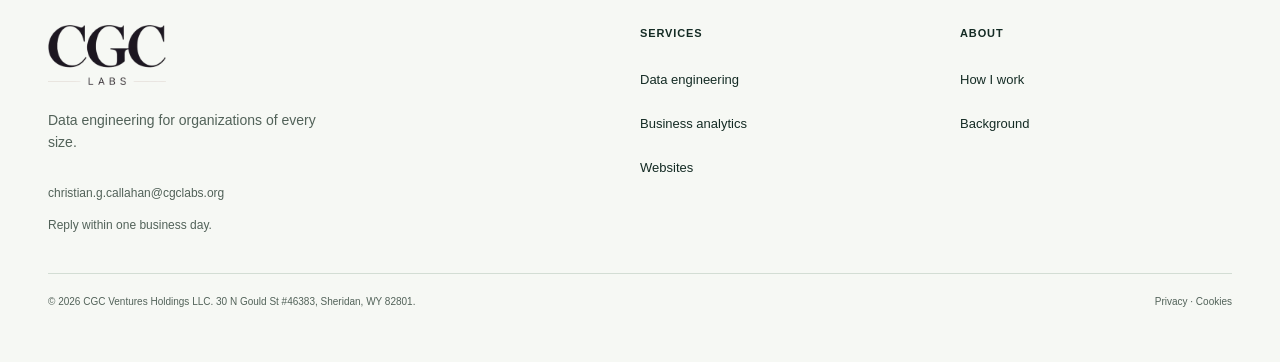
==== commit 5b320c5e: "Restore original CGC Labs brand artwork" ====
--- a/analytics.html
+++ b/analytics.html
@@ -10,12 +10,12 @@
 <meta property="og:description" content="Executive dashboards, diagnostic analysis, and metric governance for organizations of every size. Shared definitions and reporting built on your data.">
 <meta property="og:type" content="website">
 <meta property="og:url" content="https://cgclabs.org/analytics">
-<link rel="icon" type="image/svg+xml" href="assets/favicon.svg">
+<link rel="icon" type="image/svg+xml" href="assets/favicon.svg?v=20261022-2">
 <link rel="preconnect" href="https://api.fontshare.com">
 <link rel="preconnect" href="https://cdn.fontshare.com" crossorigin>
 <link rel="stylesheet" href="https://api.fontshare.com/v2/css?f[]=cabinet-grotesk@800&amp;display=swap">
 <link rel="stylesheet" href="https://api.fontshare.com/v2/css?f[]=general-sans@400,500,600&amp;display=swap">
-<link rel="stylesheet" href="assets/style.css?v=20261022-1">
+<link rel="stylesheet" href="assets/style.css?v=20261022-2">
 <meta name="robots" content="index, follow, max-image-preview:large">
 <meta property="og:site_name" content="CGC Labs">
 <script type="application/ld+json">
@@ -31,9 +31,9 @@
       "email": "christian.g.callahan@cgclabs.org",
       "logo": {
         "@type": "ImageObject",
-        "url": "https://cgclabs.org/assets/logo.svg",
-        "width": 512,
-        "height": 512
+        "url": "https://cgclabs.org/assets/logo.png",
+        "width": 314,
+        "height": 160
       }
     },
     {
@@ -107,7 +107,7 @@
 
 <header class="nav">
   <div class="container nav-inner">
-    <a class="logo" href="/" aria-label="CGC Labs, home"><svg class="logo-mark" viewBox="0 0 32 32" aria-hidden="true"><path d="M3 4h12v10H3zm14 14h12v10H17z" fill="currentColor"/><path d="M9 14v9h8M15 9h9v9" fill="none" stroke="currentColor" stroke-width="3"/></svg><span>cgc labs</span></a>
+    <a class="logo" href="/" aria-label="CGC Labs, home"><img src="assets/logo.png" width="314" height="160" alt="CGC Labs"></a>
     <ul class="nav-links">
       <li><a href="/data-engineering">Data engineering</a></li>
       <li><a href="/analytics" aria-current="page">Analytics</a></li>
@@ -123,7 +123,7 @@
 <div class="scrim"></div>
 <aside class="drawer" id="drawer" role="dialog" aria-label="Menu" inert aria-hidden="true">
   <div class="drawer-head">
-    <a class="logo" href="/"><svg class="logo-mark" viewBox="0 0 32 32" aria-hidden="true"><path d="M3 4h12v10H3zm14 14h12v10H17z" fill="currentColor"/><path d="M9 14v9h8M15 9h9v9" fill="none" stroke="currentColor" stroke-width="3"/></svg><span>cgc labs</span></a>
+    <a class="logo" href="/"><img src="assets/logo.png" width="314" height="160" alt="CGC Labs"></a>
     <button class="drawer-close" aria-label="Close menu">&times;</button>
   </div>
   <ul class="drawer-links">
@@ -247,7 +247,7 @@
   <div class="container">
     <div class="footer-grid">
       <div>
-        <a class="logo" href="/" aria-label="CGC Labs, home"><svg class="logo-mark" viewBox="0 0 32 32" aria-hidden="true"><path d="M3 4h12v10H3zm14 14h12v10H17z" fill="currentColor"/><path d="M9 14v9h8M15 9h9v9" fill="none" stroke="currentColor" stroke-width="3"/></svg><span>cgc labs</span></a>
+        <a class="logo" href="/" aria-label="CGC Labs, home"><img src="assets/logo.png" width="314" height="160" alt="CGC Labs"></a>
         <p class="footer-tag">Data engineering for organizations of every size.</p>
         <p class="footer-contact"><a href="mailto:christian.g.callahan@cgclabs.org">christian.g.callahan@cgclabs.org</a><br>Reply within one business day.</p>
       </div>
--- a/assets/style.css
+++ b/assets/style.css
@@ -201,25 +201,14 @@
 .logo {
   display:inline-flex;
   align-items:center;
-  gap:10px;
   min-height:44px;
-  font-family:var(--display);
-  font-size:30px;
-  font-weight:800;
-  letter-spacing:-.06em;
+  flex-shrink:0;
   line-height:1;
-  white-space:nowrap;
-}
-.logo-mark {
-  width:30px;
-  height:30px;
-  margin-right:3px;
-}
-.logo i {
-  font:inherit;
-}
-.logo b {
-  font:inherit;
+}
+.logo img {
+  display:block;
+  width:118px;
+  height:auto;
 }
 .nav-links {
   display:flex;
@@ -1174,12 +1163,8 @@
   .nav-inner {
     height:70px;
   }
-  .logo {
-    font-size:28px;
-  }
-  .logo-mark {
-    width:26px;
-    height:26px;
+  .logo img {
+    width:100px;
   }
   .home-hero {
     padding:30px 0 32px;
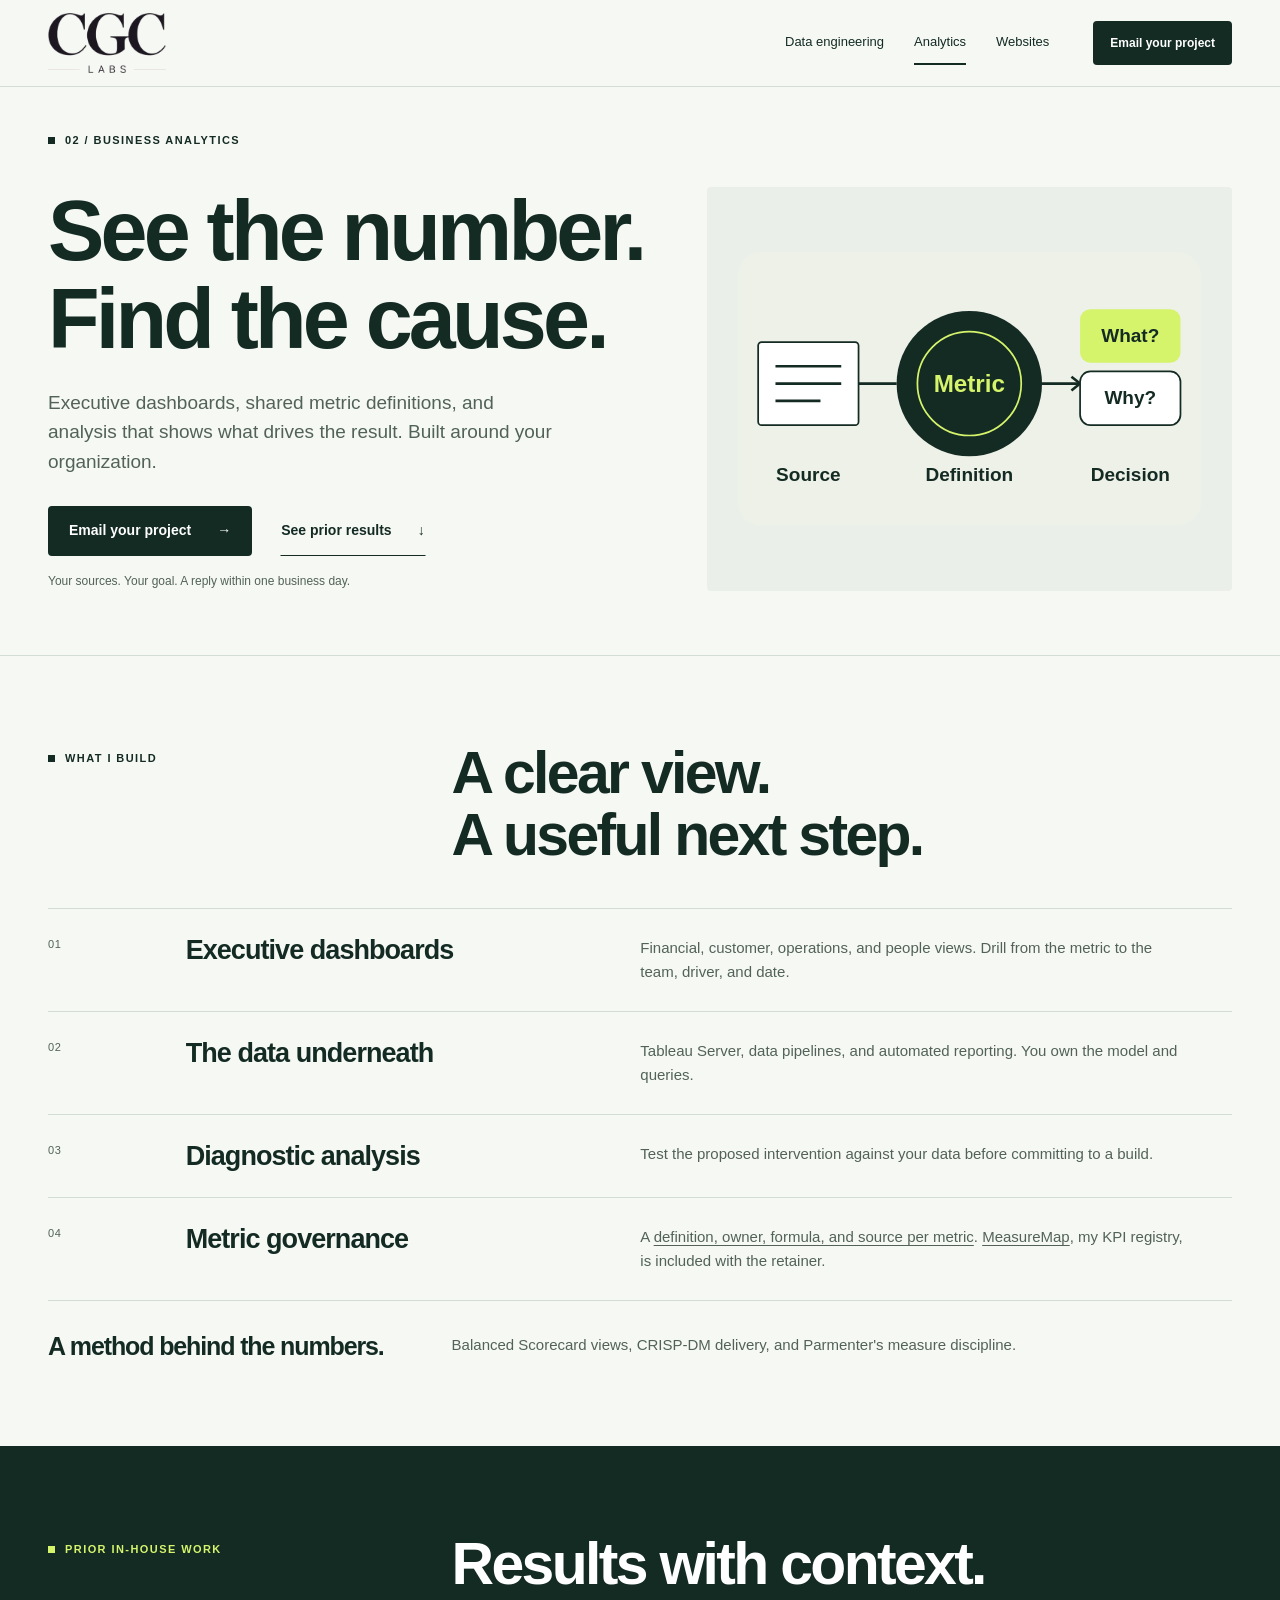
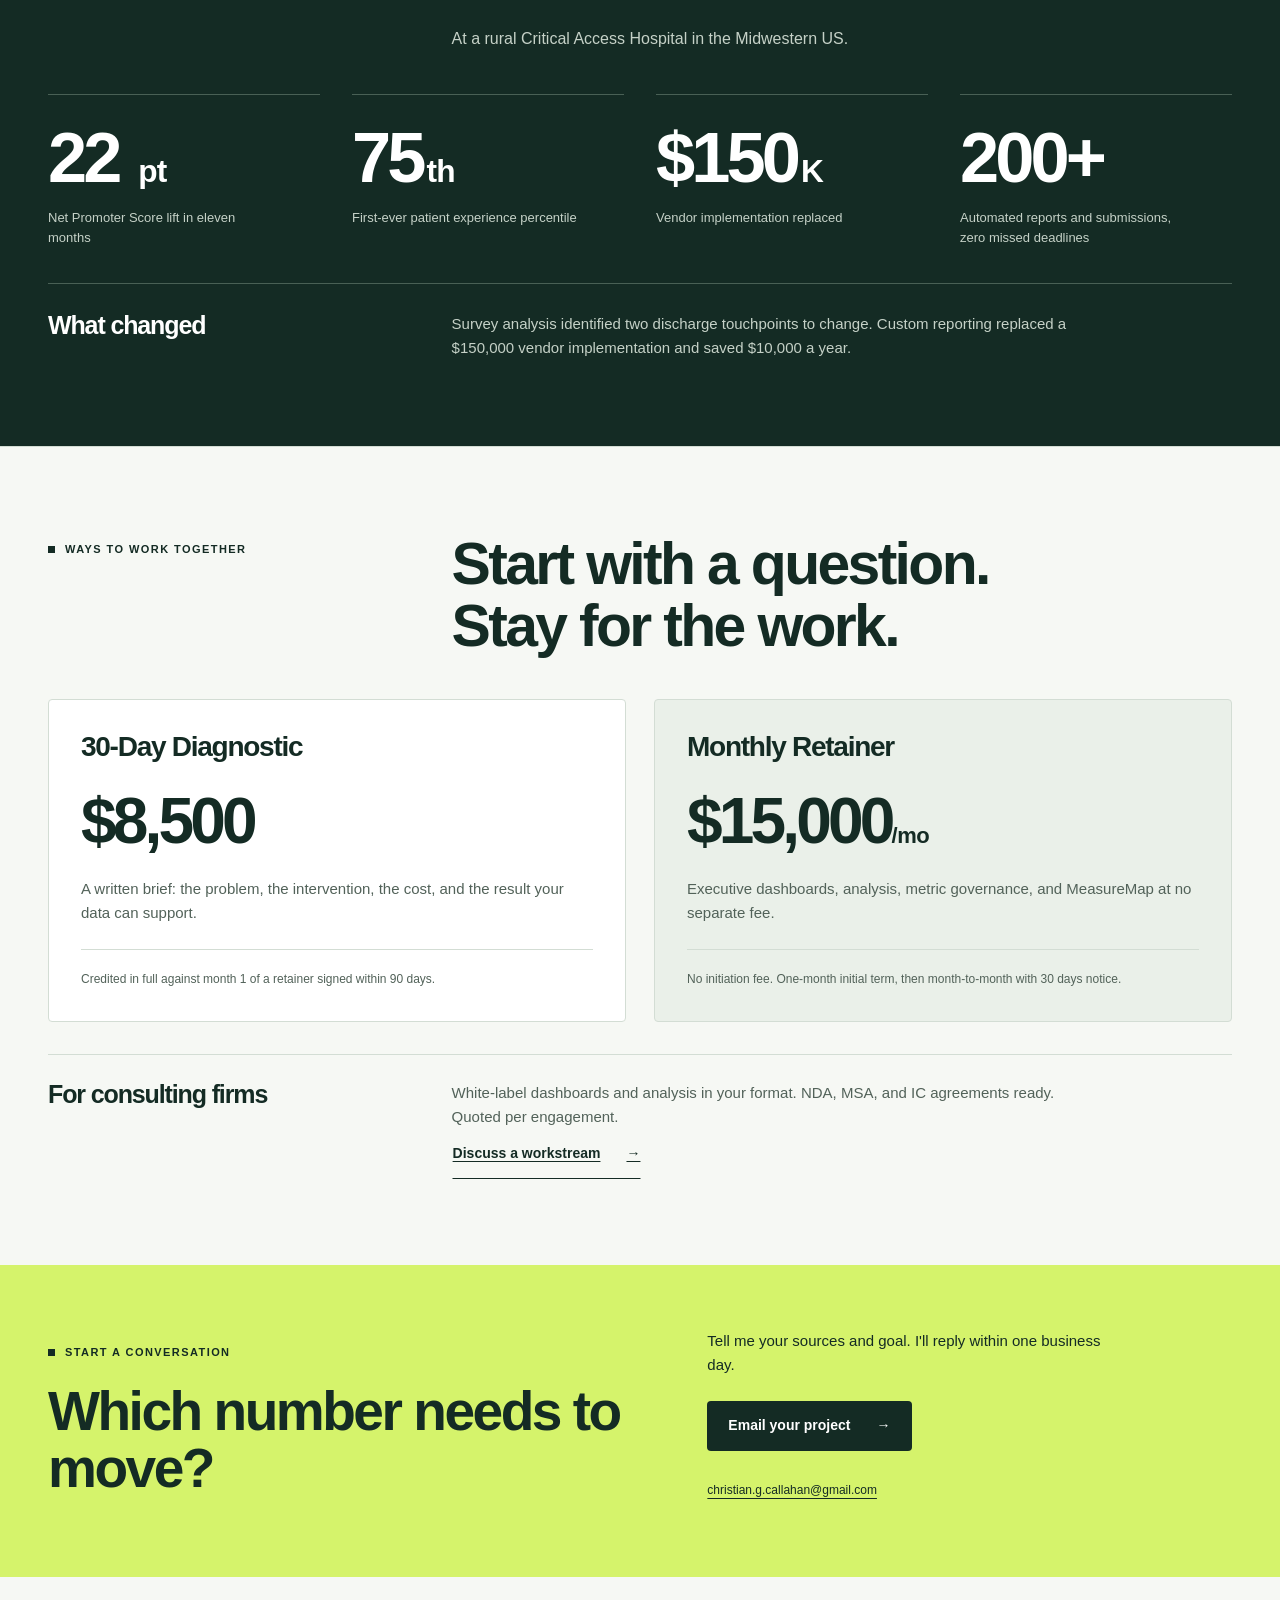
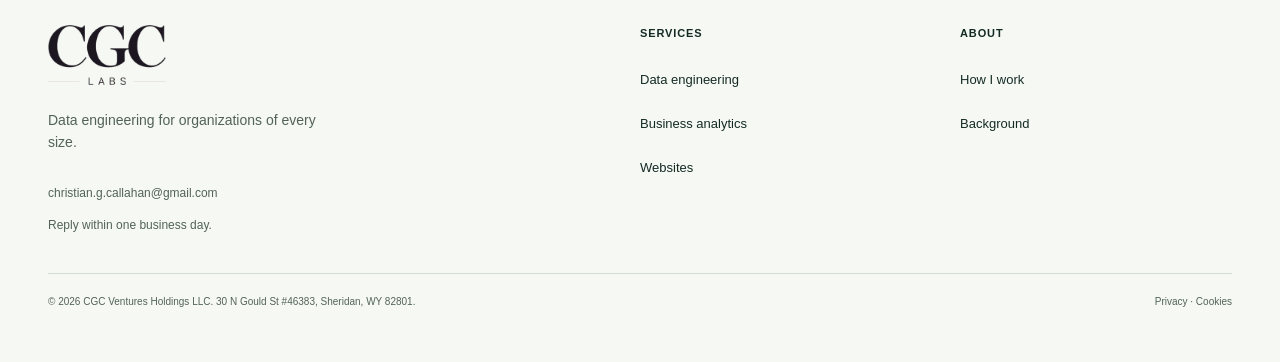
==== commit 09683930: "Use Gmail for all website contact email" ====
--- a/analytics.html
+++ b/analytics.html
@@ -28,7 +28,7 @@
       "name": "CGC Labs",
       "legalName": "CGC Ventures Holdings LLC",
       "url": "https://cgclabs.org/",
-      "email": "christian.g.callahan@cgclabs.org",
+      "email": "christian.g.callahan@gmail.com",
       "logo": {
         "@type": "ImageObject",
         "url": "https://cgclabs.org/assets/logo.png",
@@ -113,7 +113,7 @@
       <li><a href="/analytics" aria-current="page">Analytics</a></li>
       <li><a href="/website">Websites</a></li>
     </ul>
-    <a class="btn btn-primary nav-cta" href="mailto:christian.g.callahan@cgclabs.org?subject=Analytics%20inquiry&amp;body=Sources%3A%0D%0A%0D%0AGoal%3A%0D%0A%0D%0ATimeline%3A%0D%0A">Email your project</a>
+    <a class="btn btn-primary nav-cta" href="mailto:christian.g.callahan@gmail.com?subject=Analytics%20inquiry&amp;body=Sources%3A%0D%0A%0D%0AGoal%3A%0D%0A%0D%0ATimeline%3A%0D%0A">Email your project</a>
     <button class="hamburger" aria-expanded="false" aria-controls="drawer" aria-label="Open menu">
       <span></span><span></span>
     </button>
@@ -132,7 +132,7 @@
     <li><a href="/website">Websites</a></li>
   </ul>
   <div class="drawer-cta">
-    <a class="btn btn-primary" href="mailto:christian.g.callahan@cgclabs.org?subject=Analytics%20inquiry&amp;body=Sources%3A%0D%0A%0D%0AGoal%3A%0D%0A%0D%0ATimeline%3A%0D%0A">Email your project</a>
+    <a class="btn btn-primary" href="mailto:christian.g.callahan@gmail.com?subject=Analytics%20inquiry&amp;body=Sources%3A%0D%0A%0D%0AGoal%3A%0D%0A%0D%0ATimeline%3A%0D%0A">Email your project</a>
   <p class="drawer-note">Independent data engineering.<br>For organizations of every size.</p>
 </div>
 </aside>
@@ -146,7 +146,7 @@
           <h1>See the number.<br>Find the cause.</h1>
           <p class="lead">Executive dashboards, shared metric definitions, and analysis that shows what drives the result. Built around your organization.</p>
           <div class="hero-actions">
-            <a class="btn btn-primary" href="mailto:christian.g.callahan@cgclabs.org?subject=Analytics%20inquiry&amp;body=Sources%3A%0D%0A%0D%0AGoal%3A%0D%0A%0D%0ATimeline%3A%0D%0A">Email your project <span aria-hidden="true">&rarr;</span></a>
+            <a class="btn btn-primary" href="mailto:christian.g.callahan@gmail.com?subject=Analytics%20inquiry&amp;body=Sources%3A%0D%0A%0D%0AGoal%3A%0D%0A%0D%0ATimeline%3A%0D%0A">Email your project <span aria-hidden="true">&rarr;</span></a>
             <a class="btn btn-text" href="#proof">See prior results <span aria-hidden="true">&darr;</span></a>
           </div>
           <p class="reply-note">Your sources. Your goal. A reply within one business day.</p>
@@ -221,7 +221,7 @@
       </div>
       <div class="split-note" id="firms">
         <h3>For consulting firms</h3>
-        <div><p>White-label dashboards and analysis in your format. NDA, MSA, and IC agreements ready. Quoted per engagement.</p><a class="btn btn-text" href="mailto:christian.g.callahan@cgclabs.org?subject=Subcontract%20workstream&amp;body=Sources%3A%0D%0A%0D%0AGoal%3A%0D%0A%0D%0ATimeline%3A%0D%0A">Discuss a workstream <span aria-hidden="true">&rarr;</span></a></div>
+        <div><p>White-label dashboards and analysis in your format. NDA, MSA, and IC agreements ready. Quoted per engagement.</p><a class="btn btn-text" href="mailto:christian.g.callahan@gmail.com?subject=Subcontract%20workstream&amp;body=Sources%3A%0D%0A%0D%0AGoal%3A%0D%0A%0D%0ATimeline%3A%0D%0A">Discuss a workstream <span aria-hidden="true">&rarr;</span></a></div>
       </div>
     </div>
   </section>
@@ -235,8 +235,8 @@
         </div>
         <div>
           <p>Tell me your sources and goal. I'll reply within one business day.</p>
-          <a class="btn btn-primary" href="mailto:christian.g.callahan@cgclabs.org?subject=Analytics%20inquiry&amp;body=Sources%3A%0D%0A%0D%0AGoal%3A%0D%0A%0D%0ATimeline%3A%0D%0A">Email your project <span aria-hidden="true">&rarr;</span></a>
-          <p class="cta-contact"><a href="mailto:christian.g.callahan@cgclabs.org">christian.g.callahan@cgclabs.org</a></p>
+          <a class="btn btn-primary" href="mailto:christian.g.callahan@gmail.com?subject=Analytics%20inquiry&amp;body=Sources%3A%0D%0A%0D%0AGoal%3A%0D%0A%0D%0ATimeline%3A%0D%0A">Email your project <span aria-hidden="true">&rarr;</span></a>
+          <p class="cta-contact"><a href="mailto:christian.g.callahan@gmail.com">christian.g.callahan@gmail.com</a></p>
         </div>
       </div>
     </div>
@@ -249,7 +249,7 @@
       <div>
         <a class="logo" href="/" aria-label="CGC Labs, home"><img src="assets/logo.png" width="314" height="160" alt="CGC Labs"></a>
         <p class="footer-tag">Data engineering for organizations of every size.</p>
-        <p class="footer-contact"><a href="mailto:christian.g.callahan@cgclabs.org">christian.g.callahan@cgclabs.org</a><br>Reply within one business day.</p>
+        <p class="footer-contact"><a href="mailto:christian.g.callahan@gmail.com">christian.g.callahan@gmail.com</a><br>Reply within one business day.</p>
       </div>
       <nav aria-label="Services">
         <h6 class="h6">Services</h6>
